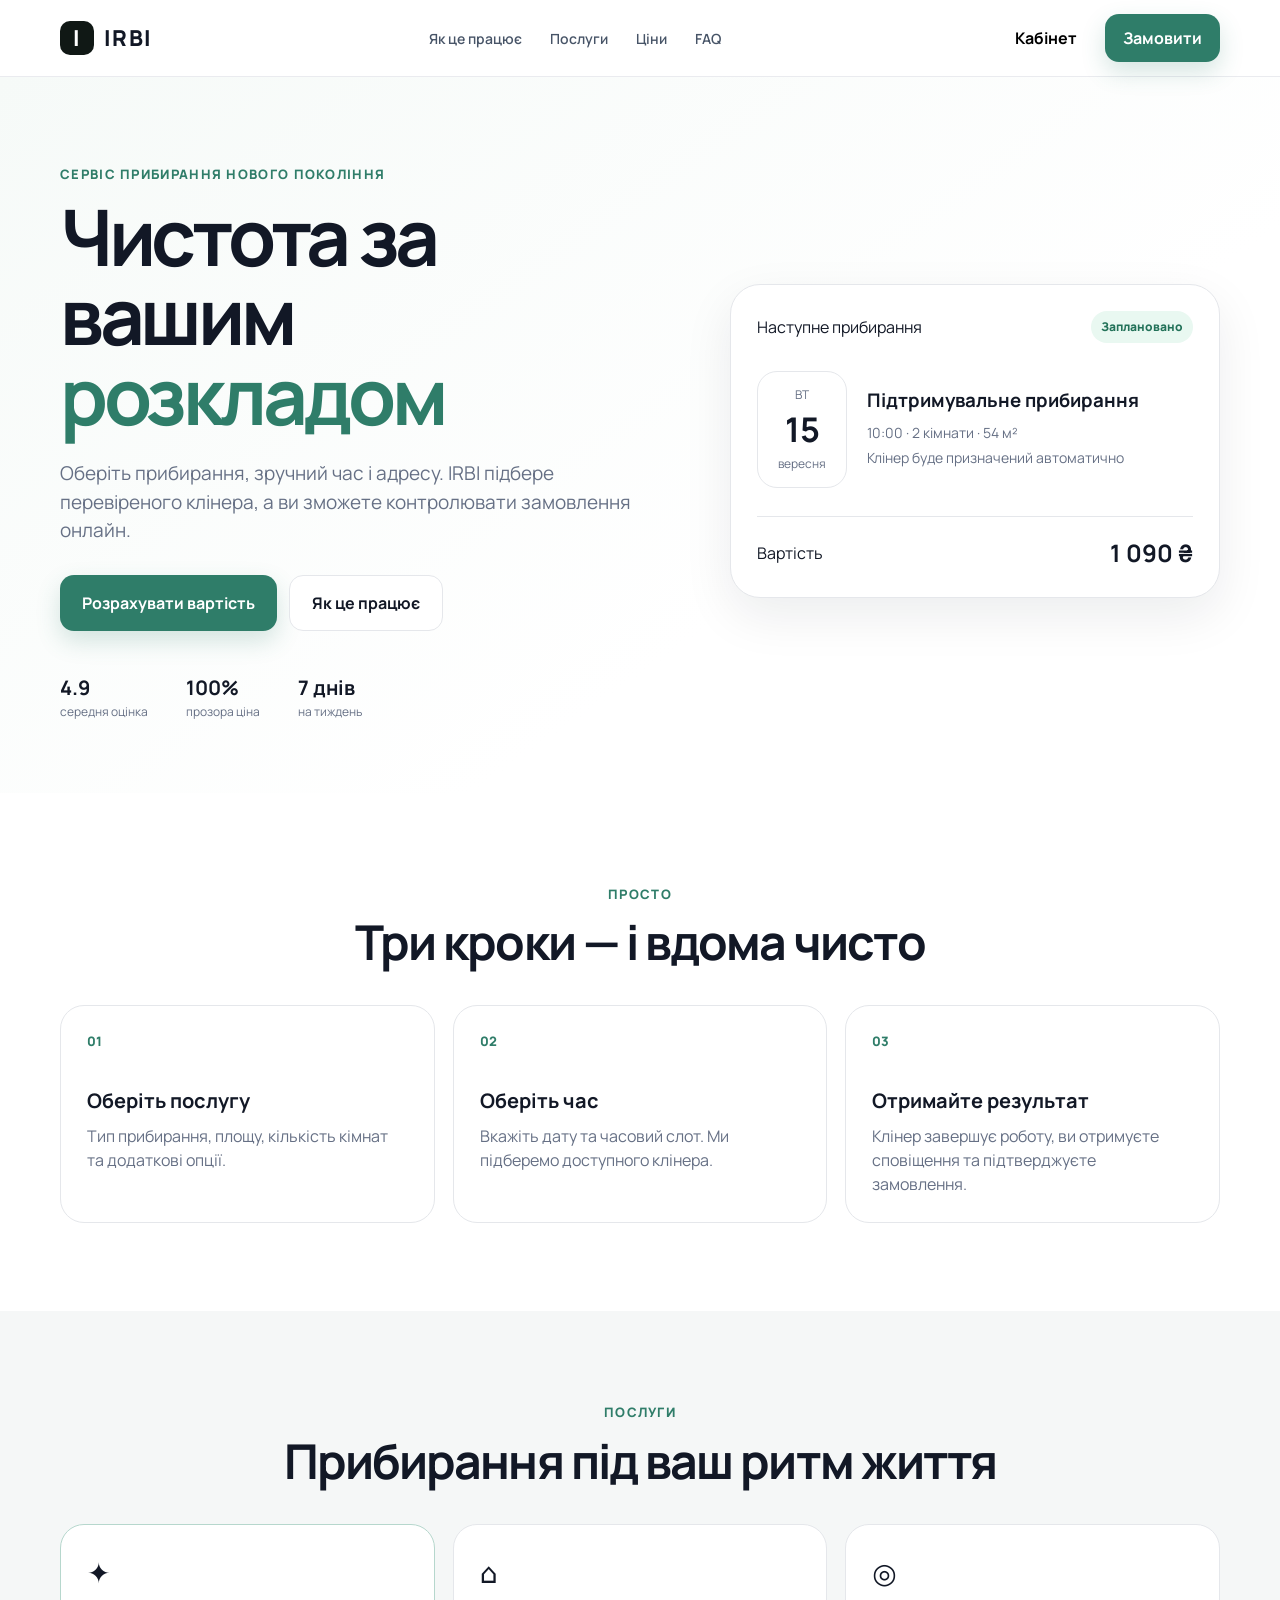
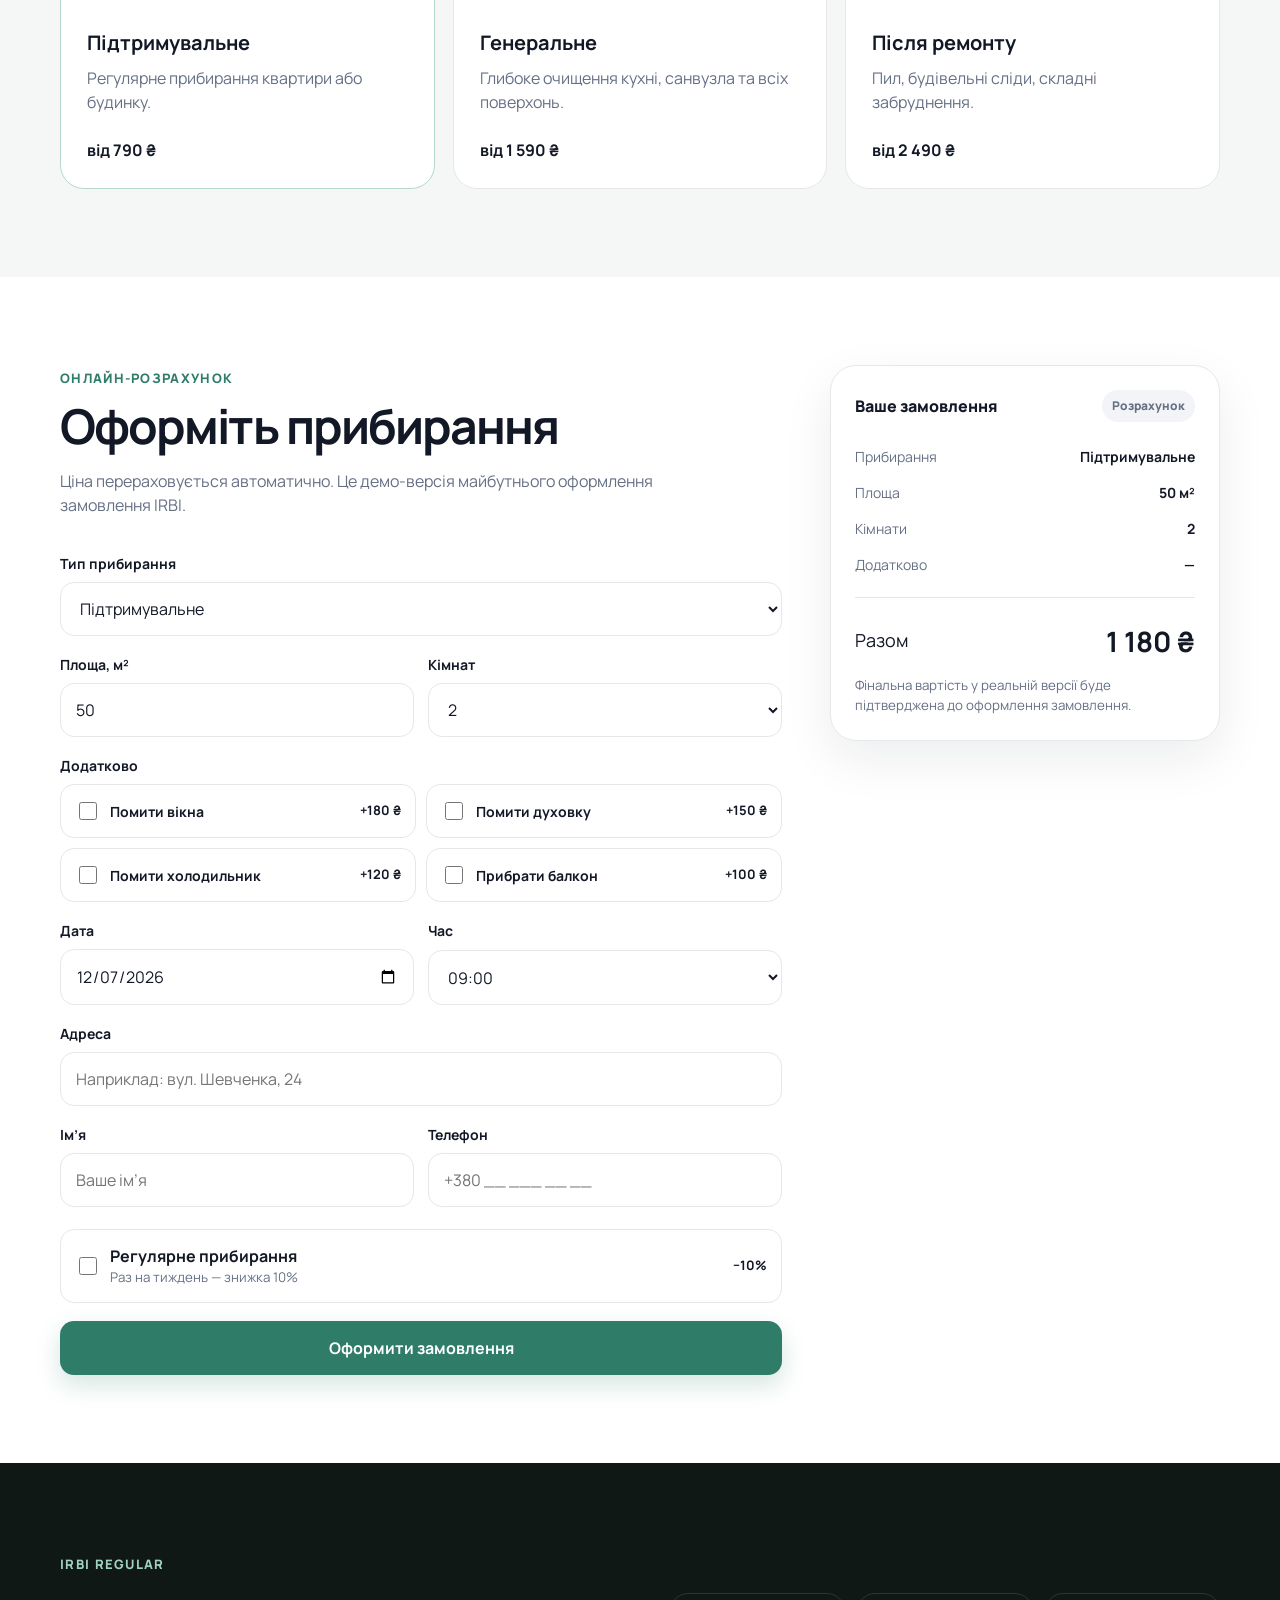
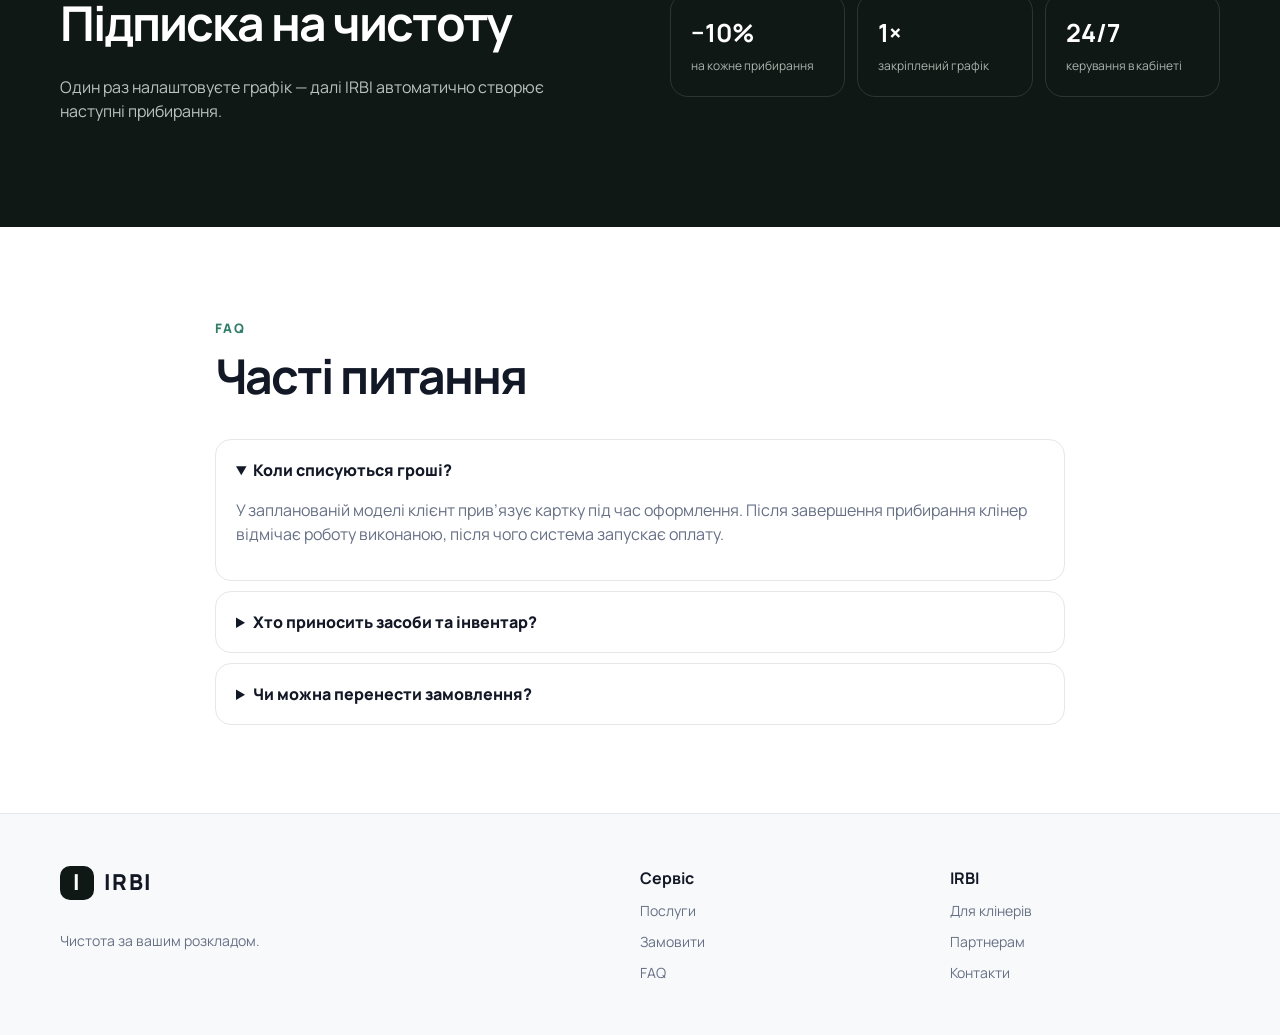
==== index.html @ 902fccc1 "Add IRBI site homepage" ====
<!DOCTYPE html>
<html lang="uk">
<head>
  <meta charset="UTF-8" />
  <meta name="viewport" content="width=device-width, initial-scale=1.0" />
  <meta name="theme-color" content="#111827" />
  <title>IRBI — Чистота за вашим розкладом</title>
  <meta name="description" content="IRBI — сервіс прибирання за вашим розкладом. Оберіть тип прибирання, зручний час та оформіть замовлення онлайн." />
  <link rel="preconnect" href="https://fonts.googleapis.com">
  <link rel="preconnect" href="https://fonts.gstatic.com" crossorigin>
  <link href="https://fonts.googleapis.com/css2?family=Manrope:wght@400;500;600;700;800&display=swap" rel="stylesheet">
  <link rel="stylesheet" href="styles.css" />
</head>
<body>
  <header class="header">
    <div class="container nav">
      <a href="#top" class="brand" aria-label="IRBI">
        <span class="brand-mark">I</span>
        <span>IRBI</span>
      </a>
      <nav class="desktop-nav">
        <a href="#how">Як це працює</a>
        <a href="#services">Послуги</a>
        <a href="#prices">Ціни</a>
        <a href="#faq">FAQ</a>
      </nav>
      <div class="nav-actions">
        <button class="btn btn-ghost" id="openCabinet">Кабінет</button>
        <a class="btn btn-primary" href="#order">Замовити</a>
      </div>
    </div>
  </header>

  <main id="top">
    <section class="hero">
      <div class="container hero-grid">
        <div class="hero-copy">
          <div class="eyebrow">Сервіс прибирання нового покоління</div>
          <h1>Чистота за вашим <span>розкладом</span></h1>
          <p class="hero-text">
            Оберіть прибирання, зручний час і адресу. IRBI підбере перевіреного клінерa, а ви зможете контролювати замовлення онлайн.
          </p>
          <div class="hero-actions">
            <a class="btn btn-primary btn-lg" href="#order">Розрахувати вартість</a>
            <a class="btn btn-secondary btn-lg" href="#how">Як це працює</a>
          </div>
          <div class="trust-row">
            <div><strong>4.9</strong><span>середня оцінка</span></div>
            <div><strong>100%</strong><span>прозора ціна</span></div>
            <div><strong>7 днів</strong><span>на тиждень</span></div>
          </div>
        </div>

        <div class="hero-card">
          <div class="hero-card-top">
            <span>Наступне прибирання</span>
            <span class="status">Заплановано</span>
          </div>
          <div class="hero-card-main">
            <div class="calendar-box">
              <span>ВТ</span>
              <strong>15</strong>
              <small>вересня</small>
            </div>
            <div>
              <h3>Підтримувальне прибирання</h3>
              <p>10:00 · 2 кімнати · 54 м²</p>
              <p>Клінер буде призначений автоматично</p>
            </div>
          </div>
          <div class="hero-card-price">
            <span>Вартість</span>
            <strong>1 090 ₴</strong>
          </div>
        </div>
      </div>
    </section>

    <section class="section" id="how">
      <div class="container">
        <div class="section-head">
          <span>Просто</span>
          <h2>Три кроки — і вдома чисто</h2>
        </div>
        <div class="steps">
          <article class="card">
            <div class="step-num">01</div>
            <h3>Оберіть послугу</h3>
            <p>Тип прибирання, площу, кількість кімнат та додаткові опції.</p>
          </article>
          <article class="card">
            <div class="step-num">02</div>
            <h3>Оберіть час</h3>
            <p>Вкажіть дату та часовий слот. Ми підберемо доступного клінерa.</p>
          </article>
          <article class="card">
            <div class="step-num">03</div>
            <h3>Отримайте результат</h3>
            <p>Клінер завершує роботу, ви отримуєте сповіщення та підтверджуєте замовлення.</p>
          </article>
        </div>
      </div>
    </section>

    <section class="section soft" id="services">
      <div class="container">
        <div class="section-head">
          <span>Послуги</span>
          <h2>Прибирання під ваш ритм життя</h2>
        </div>
        <div class="services">
          <article class="service-card active">
            <div class="icon">✦</div>
            <h3>Підтримувальне</h3>
            <p>Регулярне прибирання квартири або будинку.</p>
            <strong>від 790 ₴</strong>
          </article>
          <article class="service-card">
            <div class="icon">⌂</div>
            <h3>Генеральне</h3>
            <p>Глибоке очищення кухні, санвузла та всіх поверхонь.</p>
            <strong>від 1 590 ₴</strong>
          </article>
          <article class="service-card">
            <div class="icon">◎</div>
            <h3>Після ремонту</h3>
            <p>Пил, будівельні сліди, складні забруднення.</p>
            <strong>від 2 490 ₴</strong>
          </article>
        </div>
      </div>
    </section>

    <section class="section" id="order">
      <div class="container order-layout">
        <div>
          <div class="section-head left">
            <span>Онлайн-розрахунок</span>
            <h2>Оформіть прибирання</h2>
            <p>Ціна перераховується автоматично. Це демо-версія майбутнього оформлення замовлення IRBI.</p>
          </div>

          <form class="order-form" id="orderForm">
            <div class="field">
              <label for="cleaningType">Тип прибирання</label>
              <select id="cleaningType">
                <option value="regular">Підтримувальне</option>
                <option value="general">Генеральне</option>
                <option value="repair">Після ремонту</option>
              </select>
            </div>

            <div class="form-grid">
              <div class="field">
                <label for="area">Площа, м²</label>
                <input id="area" type="number" value="50" min="20" max="300">
              </div>
              <div class="field">
                <label for="rooms">Кімнат</label>
                <select id="rooms">
                  <option value="1">1</option>
                  <option value="2" selected>2</option>
                  <option value="3">3</option>
                  <option value="4">4+</option>
                </select>
              </div>
            </div>

            <div class="field">
              <label>Додатково</label>
              <div class="addons">
                <label class="check"><input type="checkbox" data-price="180" value="Вікна"> <span>Помити вікна</span><b>+180 ₴</b></label>
                <label class="check"><input type="checkbox" data-price="150" value="Духовка"> <span>Помити духовку</span><b>+150 ₴</b></label>
                <label class="check"><input type="checkbox" data-price="120" value="Холодильник"> <span>Помити холодильник</span><b>+120 ₴</b></label>
                <label class="check"><input type="checkbox" data-price="100" value="Балкон"> <span>Прибрати балкон</span><b>+100 ₴</b></label>
              </div>
            </div>

            <div class="form-grid">
              <div class="field">
                <label for="date">Дата</label>
                <input id="date" type="date">
              </div>
              <div class="field">
                <label for="time">Час</label>
                <select id="time">
                  <option>09:00</option>
                  <option>11:00</option>
                  <option>13:00</option>
                  <option>15:00</option>
                  <option>17:00</option>
                </select>
              </div>
            </div>

            <div class="field">
              <label for="address">Адреса</label>
              <input id="address" type="text" placeholder="Наприклад: вул. Шевченка, 24">
            </div>

            <div class="form-grid">
              <div class="field">
                <label for="name">Ім’я</label>
                <input id="name" type="text" placeholder="Ваше ім’я">
              </div>
              <div class="field">
                <label for="phone">Телефон</label>
                <input id="phone" type="tel" placeholder="+380 __ ___ __ __">
              </div>
            </div>

            <label class="check subscription">
              <input type="checkbox" id="subscription">
              <span><strong>Регулярне прибирання</strong><small>Раз на тиждень — знижка 10%</small></span>
              <b>−10%</b>
            </label>

            <button class="btn btn-primary btn-lg full" type="submit">Оформити замовлення</button>
          </form>
        </div>

        <aside class="summary" id="prices">
          <div class="summary-head">
            <span>Ваше замовлення</span>
            <span class="status neutral">Розрахунок</span>
          </div>
          <div class="summary-line">
            <span>Прибирання</span>
            <strong id="summaryType">Підтримувальне</strong>
          </div>
          <div class="summary-line">
            <span>Площа</span>
            <strong id="summaryArea">50 м²</strong>
          </div>
          <div class="summary-line">
            <span>Кімнати</span>
            <strong id="summaryRooms">2</strong>
          </div>
          <div class="summary-line">
            <span>Додатково</span>
            <strong id="summaryAddons">—</strong>
          </div>
          <div class="divider"></div>
          <div class="summary-total">
            <span>Разом</span>
            <strong id="totalPrice">1 090 ₴</strong>
          </div>
          <small class="summary-note">Фінальна вартість у реальній версії буде підтверджена до оформлення замовлення.</small>
        </aside>
      </div>
    </section>

    <section class="section dark">
      <div class="container subscription-section">
        <div>
          <span class="eyebrow light">IRBI Regular</span>
          <h2>Підписка на чистоту</h2>
          <p>Один раз налаштовуєте графік — далі IRBI автоматично створює наступні прибирання.</p>
        </div>
        <div class="subscription-benefits">
          <div><strong>−10%</strong><span>на кожне прибирання</span></div>
          <div><strong>1×</strong><span>закріплений графік</span></div>
          <div><strong>24/7</strong><span>керування в кабінеті</span></div>
        </div>
      </div>
    </section>

    <section class="section" id="faq">
      <div class="container faq-wrap">
        <div class="section-head left">
          <span>FAQ</span>
          <h2>Часті питання</h2>
        </div>
        <div class="faq">
          <details open>
            <summary>Коли списуються гроші?</summary>
            <p>У запланованій моделі клієнт прив’язує картку під час оформлення. Після завершення прибирання клінер відмічає роботу виконаною, після чого система запускає оплату.</p>
          </details>
          <details>
            <summary>Хто приносить засоби та інвентар?</summary>
            <p>У базовій моделі клінер приїжджає з погодженим набором професійної хімії та інвентарю.</p>
          </details>
          <details>
            <summary>Чи можна перенести замовлення?</summary>
            <p>Так. У майбутньому особистому кабінеті можна буде перенести або скасувати замовлення за правилами сервісу.</p>
          </details>
        </div>
      </div>
    </section>
  </main>

  <footer>
    <div class="container footer">
      <div>
        <div class="brand footer-brand"><span class="brand-mark">I</span><span>IRBI</span></div>
        <p>Чистота за вашим розкладом.</p>
      </div>
      <div>
        <strong>Сервіс</strong>
        <a href="#services">Послуги</a>
        <a href="#order">Замовити</a>
        <a href="#faq">FAQ</a>
      </div>
      <div>
        <strong>IRBI</strong>
        <a href="#">Для клінерів</a>
        <a href="#">Партнерам</a>
        <a href="#">Контакти</a>
      </div>
    </div>
  </footer>

  <div class="modal" id="successModal" aria-hidden="true">
    <div class="modal-card">
      <button class="modal-close" data-close>×</button>
      <div class="success-icon">✓</div>
      <h3>Замовлення створено</h3>
      <p id="successText">Демо-замовлення збережено на цьому пристрої.</p>
      <button class="btn btn-primary full" data-close>Готово</button>
    </div>
  </div>

  <div class="modal" id="cabinetModal" aria-hidden="true">
    <div class="modal-card cabinet-card">
      <button class="modal-close" data-close>×</button>
      <div class="cabinet-head">
        <div>
          <span class="eyebrow">Особистий кабінет</span>
          <h3>Мої замовлення</h3>
        </div>
      </div>
      <div id="ordersList" class="orders-list"></div>
      <p class="empty" id="emptyOrders">Поки що немає замовлень. Оформіть перше прибирання на сайті.</p>
    </div>
  </div>

  <script src="app.js"></script>
</body>
</html>
---- styles.css ----
:root{
  --bg:#ffffff;
  --soft:#f5f7f7;
  --text:#121826;
  --muted:#667085;
  --line:#e5e7eb;
  --accent:#2f7d69;
  --accent-dark:#235f50;
  --dark:#101815;
  --white:#fff;
  --shadow:0 18px 50px rgba(15,23,42,.08);
  --radius:24px;
}
*{box-sizing:border-box}
html{scroll-behavior:smooth}
body{margin:0;font-family:"Manrope",system-ui,sans-serif;color:var(--text);background:var(--bg);line-height:1.5}
a{text-decoration:none;color:inherit}
button,input,select{font:inherit}
button{cursor:pointer}
.container{width:min(1160px,calc(100% - 40px));margin:0 auto}
.header{position:sticky;top:0;z-index:20;background:rgba(255,255,255,.9);backdrop-filter:blur(14px);border-bottom:1px solid rgba(229,231,235,.8)}
.nav{height:76px;display:flex;align-items:center;justify-content:space-between;gap:24px}
.brand{display:flex;align-items:center;gap:10px;font-size:22px;font-weight:800;letter-spacing:.06em}
.brand-mark{width:34px;height:34px;border-radius:10px;display:grid;place-items:center;background:var(--dark);color:#fff;font-weight:800}
.desktop-nav{display:flex;gap:28px;color:#475467;font-size:14px;font-weight:600}
.desktop-nav a:hover{color:var(--accent)}
.nav-actions{display:flex;gap:10px}
.btn{border:0;border-radius:14px;padding:12px 18px;font-weight:700;display:inline-flex;align-items:center;justify-content:center;transition:.2s}
.btn:hover{transform:translateY(-1px)}
.btn-primary{background:var(--accent);color:#fff;box-shadow:0 10px 25px rgba(47,125,105,.2)}
.btn-primary:hover{background:var(--accent-dark)}
.btn-secondary{background:#fff;border:1px solid var(--line)}
.btn-ghost{background:transparent}
.btn-lg{padding:15px 22px}
.full{width:100%}
.hero{padding:84px 0 72px;background:linear-gradient(145deg,#f6faf8 0%,#fff 65%)}
.hero-grid{display:grid;grid-template-columns:1.1fr .9fr;gap:72px;align-items:center}
.eyebrow,.section-head>span{display:inline-block;font-size:13px;font-weight:800;letter-spacing:.1em;text-transform:uppercase;color:var(--accent);margin-bottom:12px}
h1{font-size:clamp(48px,7vw,78px);line-height:1.02;letter-spacing:-.055em;margin:0 0 24px}
h1 span{color:var(--accent)}
.hero-text{font-size:19px;color:var(--muted);max-width:650px;margin:0 0 30px}
.hero-actions{display:flex;gap:12px;flex-wrap:wrap}
.trust-row{display:flex;gap:38px;margin-top:42px}
.trust-row div{display:flex;flex-direction:column}
.trust-row strong{font-size:20px}
.trust-row span{font-size:12px;color:var(--muted)}
.hero-card{background:#fff;border:1px solid var(--line);border-radius:30px;padding:26px;box-shadow:var(--shadow)}
.hero-card-top,.hero-card-price,.summary-head,.summary-line{display:flex;justify-content:space-between;align-items:center;gap:16px}
.status{font-size:12px;padding:7px 10px;border-radius:999px;background:#e9f8f1;color:#237259;font-weight:800}
.status.neutral{background:#f2f4f7;color:#667085}
.hero-card-main{display:grid;grid-template-columns:90px 1fr;gap:20px;align-items:center;padding:28px 0}
.calendar-box{border:1px solid var(--line);border-radius:20px;padding:14px;text-align:center}
.calendar-box span,.calendar-box small{display:block;color:var(--muted);font-size:12px}
.calendar-box strong{display:block;font-size:34px}
.hero-card-main h3{margin:0 0 8px}
.hero-card-main p{margin:4px 0;color:var(--muted);font-size:14px}
.hero-card-price{padding-top:18px;border-top:1px solid var(--line)}
.hero-card-price strong{font-size:24px}
.section{padding:88px 0}
.soft{background:var(--soft)}
.section-head{text-align:center;margin-bottom:36px}
.section-head.left{text-align:left}
.section-head h2{font-size:clamp(32px,4vw,48px);letter-spacing:-.04em;line-height:1.1;margin:0}
.section-head p{color:var(--muted);max-width:640px}
.steps,.services{display:grid;grid-template-columns:repeat(3,1fr);gap:18px}
.card,.service-card{background:#fff;border:1px solid var(--line);border-radius:var(--radius);padding:26px}
.step-num{font-size:13px;font-weight:800;color:var(--accent);margin-bottom:35px}
.card h3,.service-card h3{margin:0 0 8px;font-size:20px}
.card p,.service-card p{margin:0;color:var(--muted)}
.service-card{min-height:235px;display:flex;flex-direction:column}
.service-card.active{border-color:#b6d7cd}
.service-card .icon{font-size:28px;margin-bottom:35px}
.service-card strong{margin-top:auto;padding-top:24px}
.order-layout{display:grid;grid-template-columns:1fr 390px;gap:48px;align-items:start}
.order-form{display:grid;gap:18px}
.form-grid{display:grid;grid-template-columns:1fr 1fr;gap:14px}
.field{display:grid;gap:8px}
.field label{font-size:14px;font-weight:700}
input,select{width:100%;padding:14px 15px;border:1px solid var(--line);border-radius:14px;background:#fff;outline:none;color:var(--text)}
input:focus,select:focus{border-color:#8cc1b2;box-shadow:0 0 0 4px rgba(47,125,105,.08)}
.addons{display:grid;grid-template-columns:1fr 1fr;gap:10px}
.check{display:grid;grid-template-columns:auto 1fr auto;align-items:center;gap:10px;padding:14px;border:1px solid var(--line);border-radius:14px;background:#fff}
.check input{width:18px;height:18px;accent-color:var(--accent)}
.check b{font-size:13px}
.subscription{margin-top:4px}
.subscription span{display:flex;flex-direction:column}
.subscription small{color:var(--muted)}
.summary{position:sticky;top:100px;border:1px solid var(--line);border-radius:26px;padding:24px;background:#fff;box-shadow:var(--shadow)}
.summary-head{margin-bottom:24px}
.summary-head>span:first-child{font-weight:800}
.summary-line{font-size:14px;margin:15px 0}
.summary-line span{color:var(--muted)}
.summary-line strong{text-align:right}
.divider{height:1px;background:var(--line);margin:22px 0}
.summary-total{display:flex;justify-content:space-between;align-items:center;font-size:18px}
.summary-total strong{font-size:28px}
.summary-note{display:block;margin-top:14px;color:var(--muted)}
.dark{background:var(--dark);color:#fff}
.eyebrow.light{color:#9fd1c3}
.subscription-section{display:grid;grid-template-columns:1fr 1fr;gap:60px;align-items:center}
.subscription-section h2{font-size:48px;margin:0 0 14px;letter-spacing:-.04em}
.subscription-section p{color:#b9c2be;max-width:520px}
.subscription-benefits{display:grid;grid-template-columns:repeat(3,1fr);gap:12px}
.subscription-benefits div{padding:20px;border:1px solid rgba(255,255,255,.12);border-radius:18px}
.subscription-benefits strong{display:block;font-size:25px}
.subscription-benefits span{font-size:12px;color:#aab4af}
.faq-wrap{max-width:850px}
.faq{display:grid;gap:10px}
details{border:1px solid var(--line);border-radius:16px;padding:18px 20px;background:#fff}
summary{font-weight:800;cursor:pointer}
details p{color:var(--muted)}
footer{background:#f8f9fa;border-top:1px solid var(--line);padding:52px 0}
.footer{display:grid;grid-template-columns:2fr 1fr 1fr;gap:40px}
.footer>div{display:flex;flex-direction:column;gap:10px}
.footer p,.footer a{color:var(--muted);font-size:14px}
.footer-brand{margin-bottom:6px}
.modal{position:fixed;inset:0;z-index:50;background:rgba(15,23,42,.55);display:none;align-items:center;justify-content:center;padding:20px}
.modal.show{display:flex}
.modal-card{position:relative;width:min(480px,100%);max-height:86vh;overflow:auto;background:#fff;border-radius:26px;padding:28px;box-shadow:0 30px 80px rgba(0,0,0,.2)}
.cabinet-card{width:min(680px,100%)}
.modal-close{position:absolute;right:18px;top:14px;border:0;background:transparent;font-size:30px;color:#667085}
.success-icon{width:54px;height:54px;border-radius:50%;display:grid;place-items:center;background:#e8f7f1;color:var(--accent);font-size:26px;font-weight:800}
.modal-card h3{font-size:26px;margin:18px 0 8px}
.modal-card p{color:var(--muted)}
.orders-list{display:grid;gap:12px}
.order-item{border:1px solid var(--line);border-radius:18px;padding:16px}
.order-item-top{display:flex;justify-content:space-between;gap:12px}
.order-item strong{font-size:16px}
.order-item small{color:var(--muted)}
.empty{padding:30px 0;text-align:center}
@media(max-width:900px){
  .desktop-nav{display:none}
  .hero-grid,.order-layout,.subscription-section{grid-template-columns:1fr}
  .hero{padding-top:52px}
  .order-layout{gap:28px}
  .summary{position:static}
  .steps,.services{grid-template-columns:1fr}
  .subscription-benefits{grid-template-columns:1fr 1fr 1fr}
}
@media(max-width:640px){
  .container{width:min(100% - 24px,1160px)}
  .header .nav{height:66px}
  .nav-actions .btn-ghost{display:none}
  .hero{padding:42px 0 48px}
  h1{font-size:48px}
  .hero-text{font-size:17px}
  .trust-row{gap:18px;justify-content:space-between}
  .hero-card-main{grid-template-columns:74px 1fr}
  .section{padding:64px 0}
  .form-grid,.addons{grid-template-columns:1fr}
  .subscription-benefits{grid-template-columns:1fr}
  .footer{grid-template-columns:1fr 1fr}
  .footer>div:first-child{grid-column:1/-1}
}
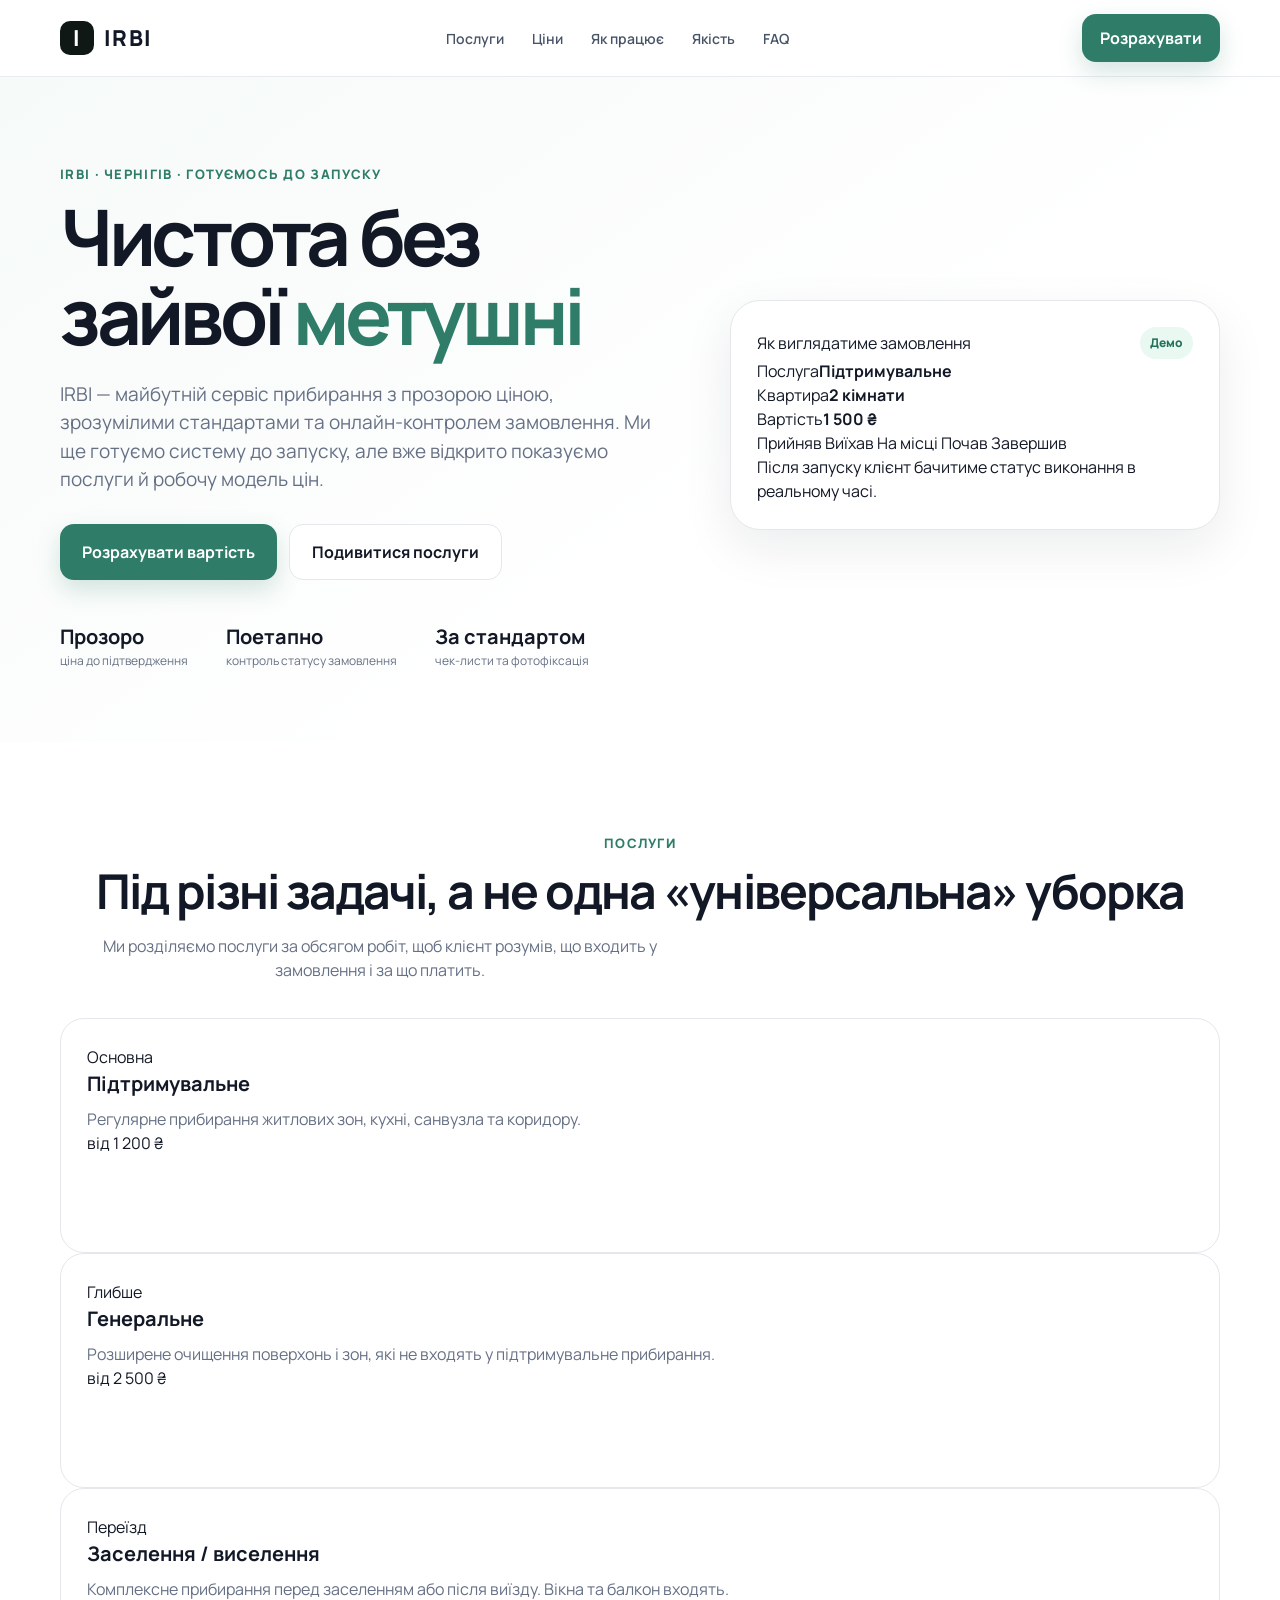
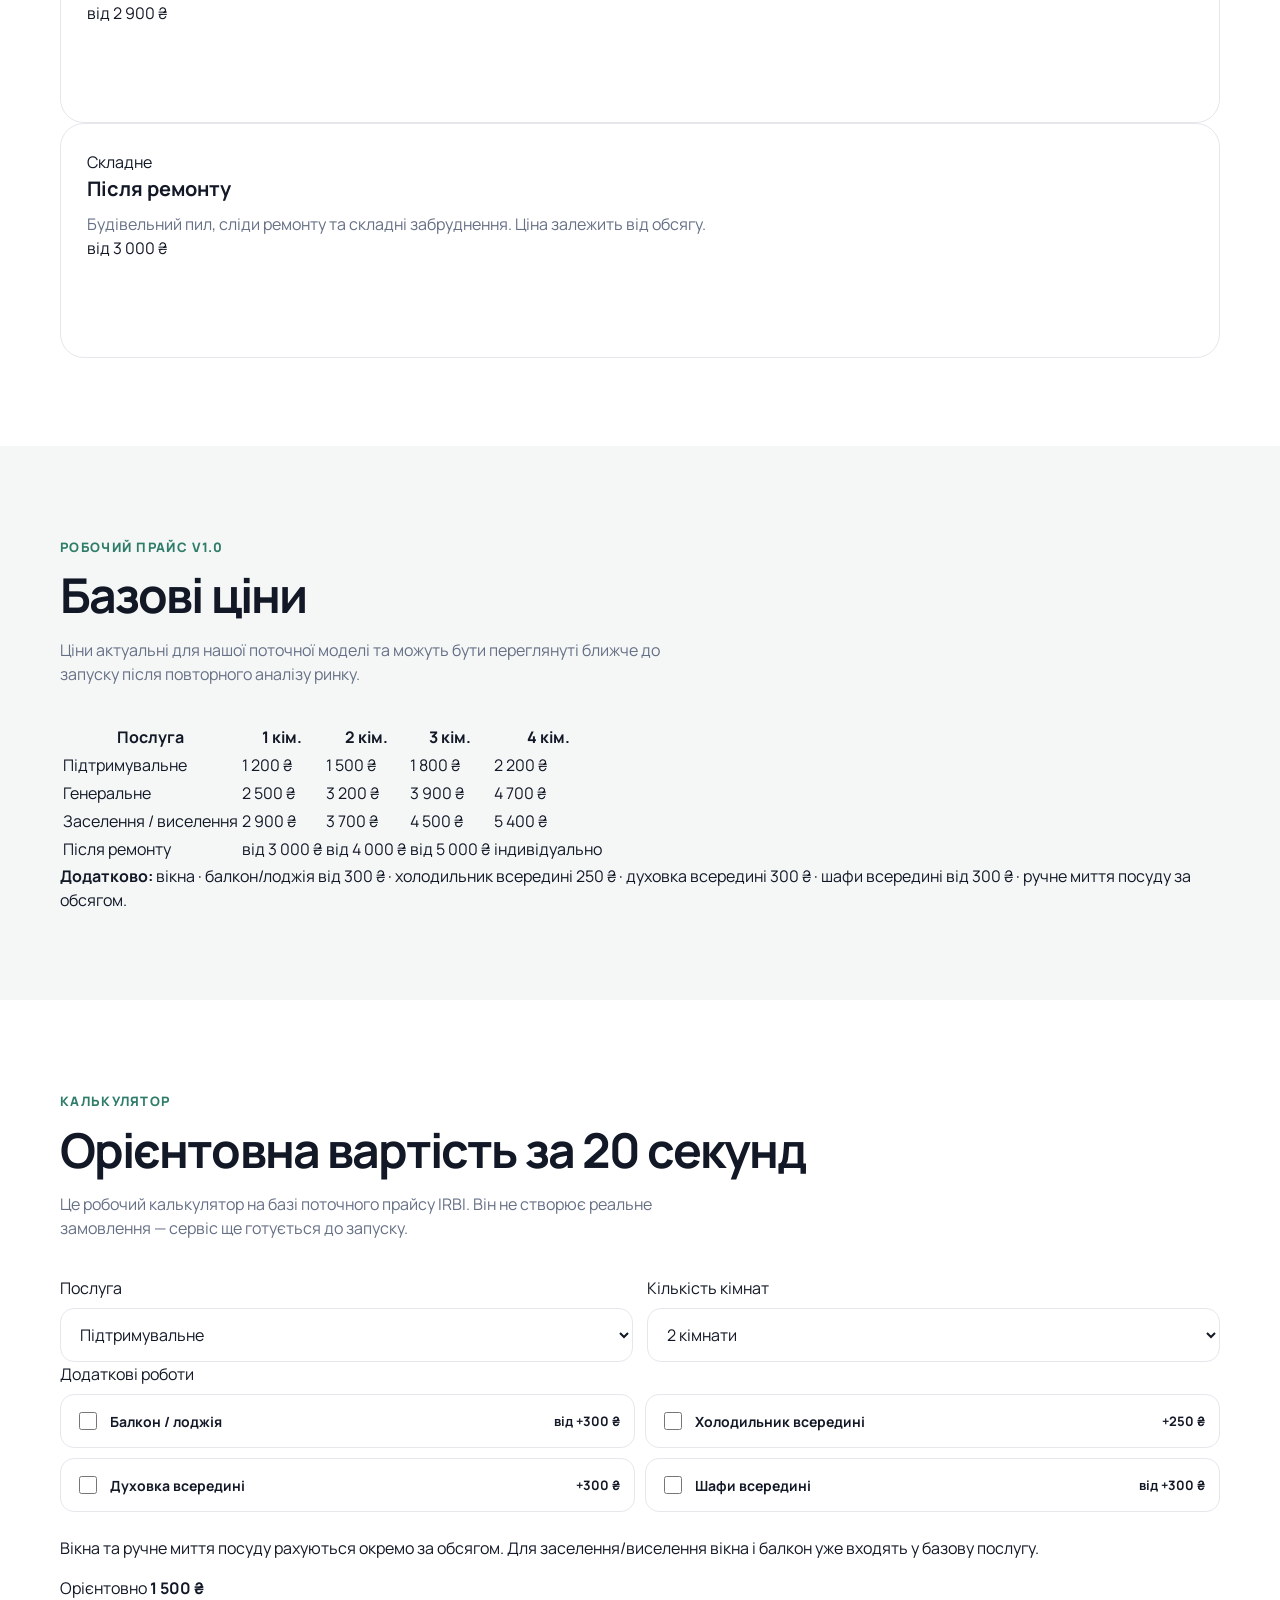
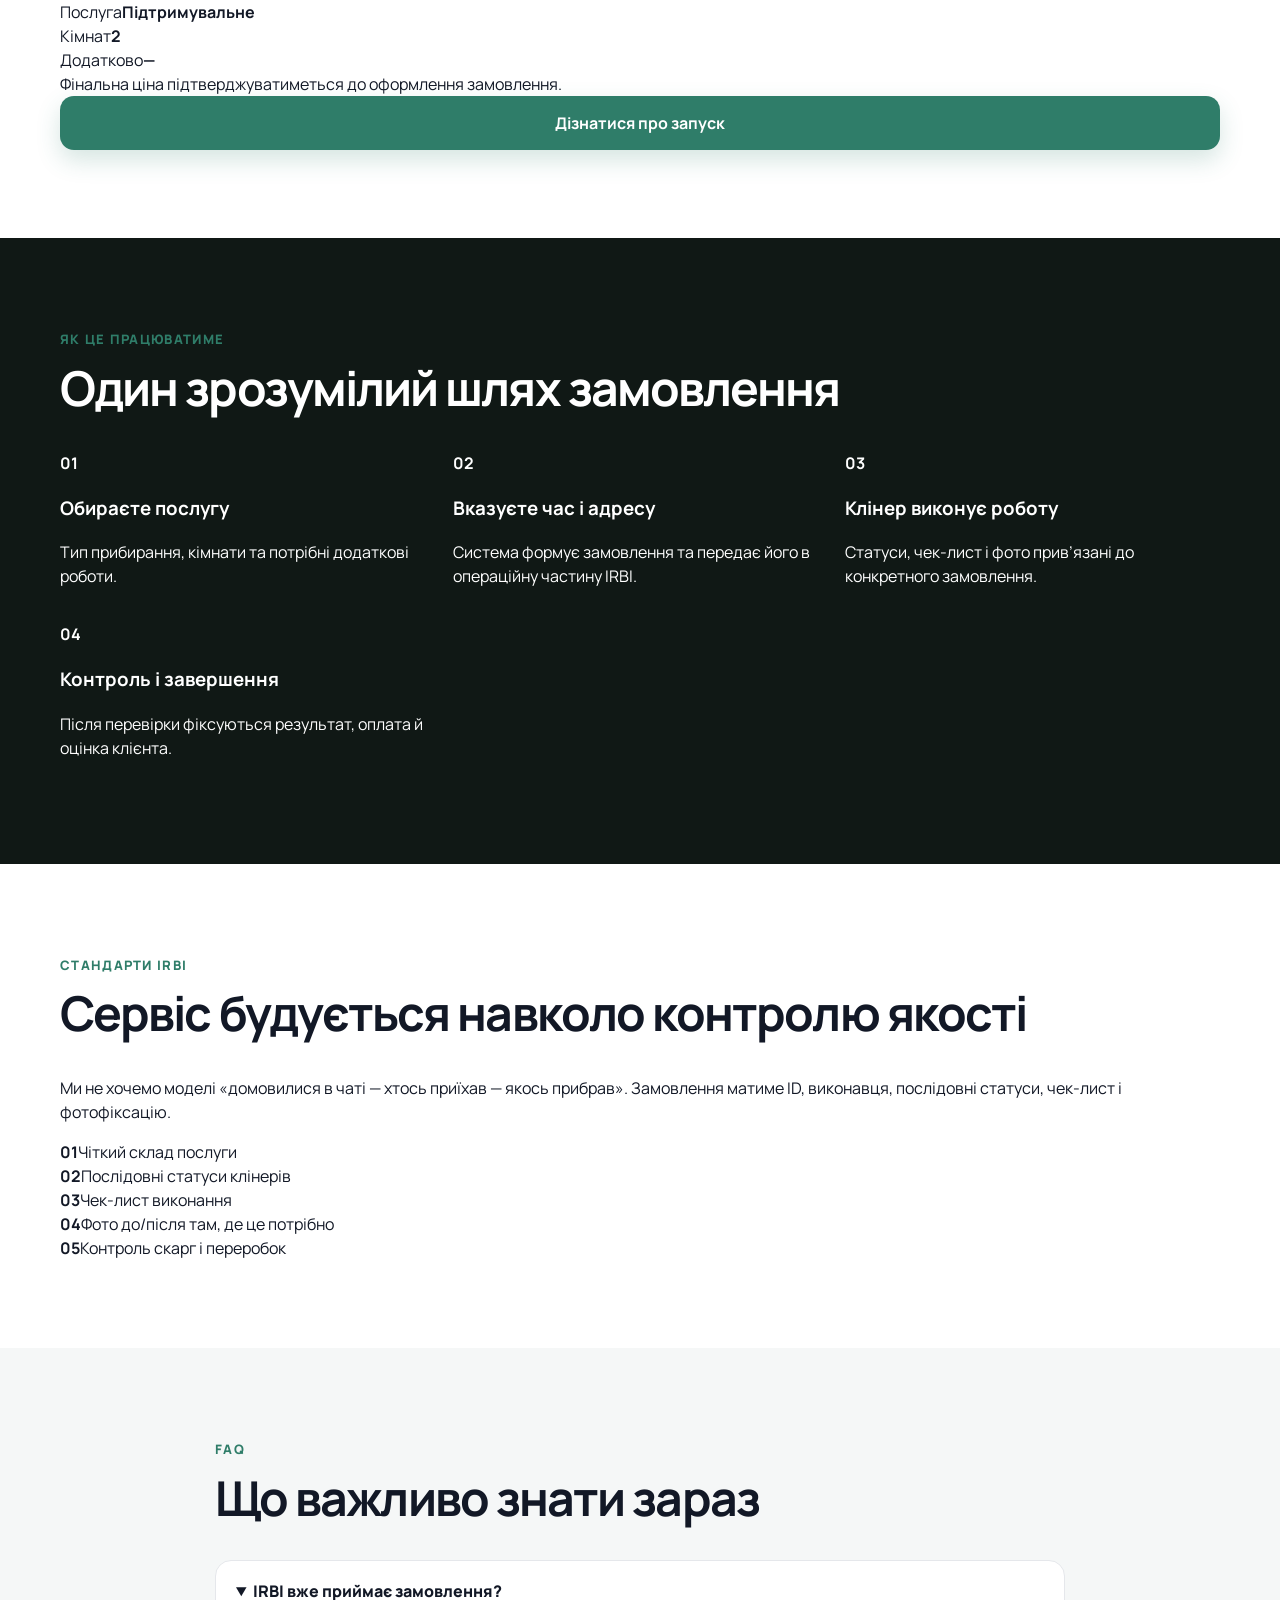
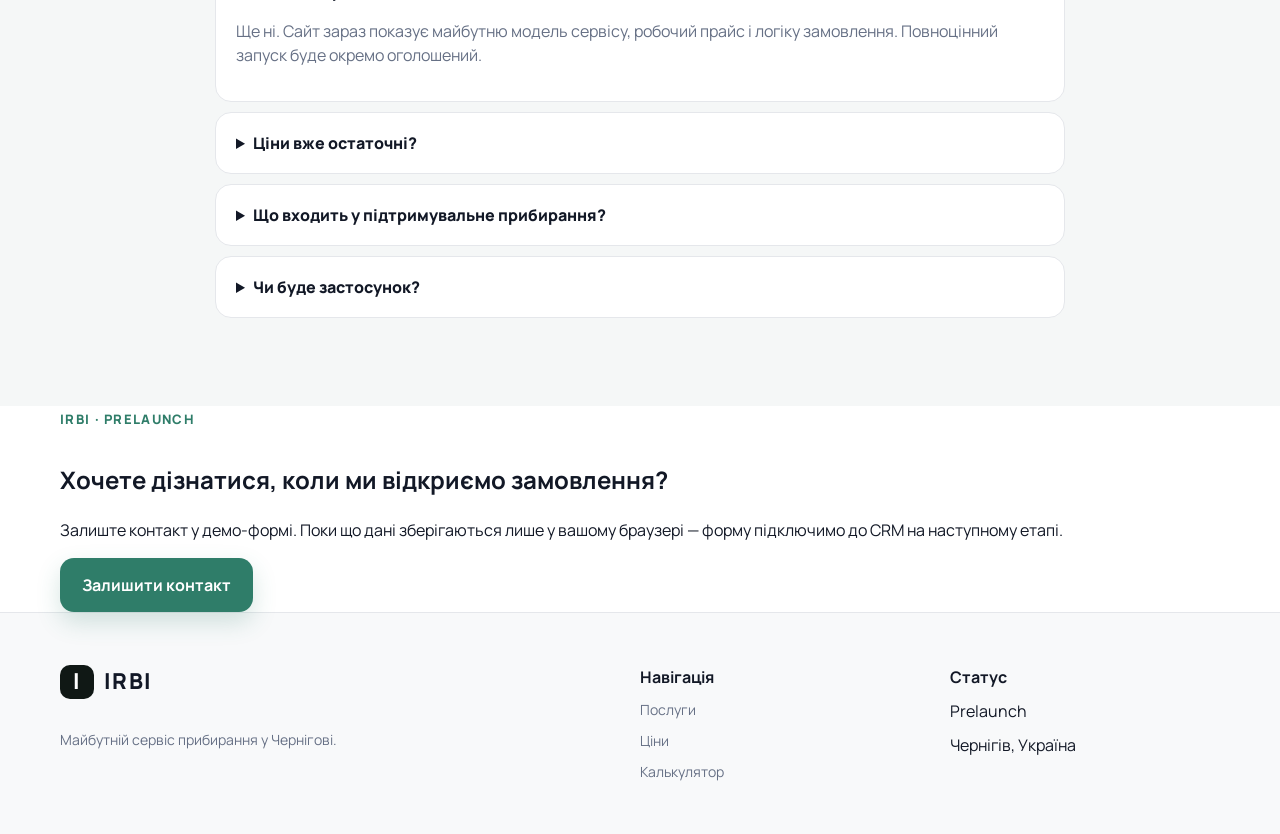
==== commit c67fa637: "Update IRBI site to current prelaunch model and pricing" ====
--- a/index.html
+++ b/index.html
@@ -3,9 +3,12 @@
 <head>
   <meta charset="UTF-8" />
   <meta name="viewport" content="width=device-width, initial-scale=1.0" />
-  <meta name="theme-color" content="#111827" />
-  <title>IRBI — Чистота за вашим розкладом</title>
-  <meta name="description" content="IRBI — сервіс прибирання за вашим розкладом. Оберіть тип прибирання, зручний час та оформіть замовлення онлайн." />
+  <meta name="theme-color" content="#123A32" />
+  <title>IRBI — клінінг у Чернігові</title>
+  <meta name="description" content="IRBI — майбутній сервіс прибирання у Чернігові. Прозорі ціни, контроль замовлення онлайн, стандарти якості та перевірені клінери." />
+  <meta property="og:title" content="IRBI — клінінг у Чернігові" />
+  <meta property="og:description" content="Чистота за вашим розкладом. Знайомтесь із майбутнім сервісом IRBI та розрахуйте орієнтовну вартість прибирання." />
+  <meta property="og:type" content="website" />
   <link rel="preconnect" href="https://fonts.googleapis.com">
   <link rel="preconnect" href="https://fonts.gstatic.com" crossorigin>
   <link href="https://fonts.googleapis.com/css2?family=Manrope:wght@400;500;600;700;800&display=swap" rel="stylesheet">
@@ -14,20 +17,18 @@
 <body>
   <header class="header">
     <div class="container nav">
-      <a href="#top" class="brand" aria-label="IRBI">
+      <a href="#top" class="brand" aria-label="IRBI — головна">
         <span class="brand-mark">I</span>
         <span>IRBI</span>
       </a>
-      <nav class="desktop-nav">
-        <a href="#how">Як це працює</a>
+      <nav class="desktop-nav" aria-label="Навігація">
         <a href="#services">Послуги</a>
         <a href="#prices">Ціни</a>
+        <a href="#how">Як працює</a>
+        <a href="#quality">Якість</a>
         <a href="#faq">FAQ</a>
       </nav>
-      <div class="nav-actions">
-        <button class="btn btn-ghost" id="openCabinet">Кабінет</button>
-        <a class="btn btn-primary" href="#order">Замовити</a>
-      </div>
+      <a class="btn btn-primary" href="#calculator">Розрахувати</a>
     </div>
   </header>
 
@@ -35,256 +36,235 @@
     <section class="hero">
       <div class="container hero-grid">
         <div class="hero-copy">
-          <div class="eyebrow">Сервіс прибирання нового покоління</div>
-          <h1>Чистота за вашим <span>розкладом</span></h1>
+          <div class="eyebrow">IRBI · Чернігів · готуємось до запуску</div>
+          <h1>Чистота без зайвої <span>метушні</span></h1>
           <p class="hero-text">
-            Оберіть прибирання, зручний час і адресу. IRBI підбере перевіреного клінерa, а ви зможете контролювати замовлення онлайн.
+            IRBI — майбутній сервіс прибирання з прозорою ціною, зрозумілими стандартами та онлайн-контролем замовлення.
+            Ми ще готуємо систему до запуску, але вже відкрито показуємо послуги й робочу модель цін.
           </p>
           <div class="hero-actions">
-            <a class="btn btn-primary btn-lg" href="#order">Розрахувати вартість</a>
-            <a class="btn btn-secondary btn-lg" href="#how">Як це працює</a>
+            <a class="btn btn-primary btn-lg" href="#calculator">Розрахувати вартість</a>
+            <a class="btn btn-secondary btn-lg" href="#services">Подивитися послуги</a>
           </div>
           <div class="trust-row">
-            <div><strong>4.9</strong><span>середня оцінка</span></div>
-            <div><strong>100%</strong><span>прозора ціна</span></div>
-            <div><strong>7 днів</strong><span>на тиждень</span></div>
+            <div><strong>Прозоро</strong><span>ціна до підтвердження</span></div>
+            <div><strong>Поетапно</strong><span>контроль статусу замовлення</span></div>
+            <div><strong>За стандартом</strong><span>чек-листи та фотофіксація</span></div>
           </div>
         </div>
 
         <div class="hero-card">
           <div class="hero-card-top">
-            <span>Наступне прибирання</span>
-            <span class="status">Заплановано</span>
-          </div>
-          <div class="hero-card-main">
-            <div class="calendar-box">
-              <span>ВТ</span>
-              <strong>15</strong>
-              <small>вересня</small>
+            <span>Як виглядатиме замовлення</span>
+            <span class="status">Демо</span>
+          </div>
+          <div class="order-preview">
+            <div class="preview-row"><span>Послуга</span><strong>Підтримувальне</strong></div>
+            <div class="preview-row"><span>Квартира</span><strong>2 кімнати</strong></div>
+            <div class="preview-row"><span>Вартість</span><strong>1 500 ₴</strong></div>
+            <div class="preview-divider"></div>
+            <div class="status-flow">
+              <span>Прийняв</span>
+              <span>Виїхав</span>
+              <span>На місці</span>
+              <span>Почав</span>
+              <span>Завершив</span>
             </div>
-            <div>
-              <h3>Підтримувальне прибирання</h3>
-              <p>10:00 · 2 кімнати · 54 м²</p>
-              <p>Клінер буде призначений автоматично</p>
-            </div>
-          </div>
-          <div class="hero-card-price">
-            <span>Вартість</span>
-            <strong>1 090 ₴</strong>
-          </div>
-        </div>
-      </div>
-    </section>
-
-    <section class="section" id="how">
-      <div class="container">
-        <div class="section-head">
-          <span>Просто</span>
-          <h2>Три кроки — і вдома чисто</h2>
-        </div>
-        <div class="steps">
-          <article class="card">
-            <div class="step-num">01</div>
-            <h3>Оберіть послугу</h3>
-            <p>Тип прибирання, площу, кількість кімнат та додаткові опції.</p>
-          </article>
-          <article class="card">
-            <div class="step-num">02</div>
-            <h3>Оберіть час</h3>
-            <p>Вкажіть дату та часовий слот. Ми підберемо доступного клінерa.</p>
-          </article>
-          <article class="card">
-            <div class="step-num">03</div>
-            <h3>Отримайте результат</h3>
-            <p>Клінер завершує роботу, ви отримуєте сповіщення та підтверджуєте замовлення.</p>
-          </article>
-        </div>
-      </div>
-    </section>
-
-    <section class="section soft" id="services">
+          </div>
+          <div class="hero-note">Після запуску клієнт бачитиме статус виконання в реальному часі.</div>
+        </div>
+      </div>
+    </section>
+
+    <section class="section" id="services">
       <div class="container">
         <div class="section-head">
           <span>Послуги</span>
-          <h2>Прибирання під ваш ритм життя</h2>
-        </div>
-        <div class="services">
-          <article class="service-card active">
-            <div class="icon">✦</div>
+          <h2>Під різні задачі, а не одна «універсальна» уборка</h2>
+          <p>Ми розділяємо послуги за обсягом робіт, щоб клієнт розумів, що входить у замовлення і за що платить.</p>
+        </div>
+        <div class="services-grid">
+          <article class="service-card featured">
+            <div class="service-kicker">Основна</div>
             <h3>Підтримувальне</h3>
-            <p>Регулярне прибирання квартири або будинку.</p>
-            <strong>від 790 ₴</strong>
+            <p>Регулярне прибирання житлових зон, кухні, санвузла та коридору.</p>
+            <div class="price-tag">від 1 200 ₴</div>
           </article>
           <article class="service-card">
-            <div class="icon">⌂</div>
+            <div class="service-kicker">Глибше</div>
             <h3>Генеральне</h3>
-            <p>Глибоке очищення кухні, санвузла та всіх поверхонь.</p>
-            <strong>від 1 590 ₴</strong>
+            <p>Розширене очищення поверхонь і зон, які не входять у підтримувальне прибирання.</p>
+            <div class="price-tag">від 2 500 ₴</div>
           </article>
           <article class="service-card">
-            <div class="icon">◎</div>
+            <div class="service-kicker">Переїзд</div>
+            <h3>Заселення / виселення</h3>
+            <p>Комплексне прибирання перед заселенням або після виїзду. Вікна та балкон входять.</p>
+            <div class="price-tag">від 2 900 ₴</div>
+          </article>
+          <article class="service-card">
+            <div class="service-kicker">Складне</div>
             <h3>Після ремонту</h3>
-            <p>Пил, будівельні сліди, складні забруднення.</p>
-            <strong>від 2 490 ₴</strong>
+            <p>Будівельний пил, сліди ремонту та складні забруднення. Ціна залежить від обсягу.</p>
+            <div class="price-tag">від 3 000 ₴</div>
           </article>
         </div>
       </div>
     </section>
 
-    <section class="section" id="order">
-      <div class="container order-layout">
+    <section class="section soft" id="prices">
+      <div class="container">
+        <div class="section-head left">
+          <span>Робочий прайс v1.0</span>
+          <h2>Базові ціни</h2>
+          <p>Ціни актуальні для нашої поточної моделі та можуть бути переглянуті ближче до запуску після повторного аналізу ринку.</p>
+        </div>
+        <div class="price-table-wrap">
+          <table class="price-table">
+            <thead>
+              <tr><th>Послуга</th><th>1 кім.</th><th>2 кім.</th><th>3 кім.</th><th>4 кім.</th></tr>
+            </thead>
+            <tbody>
+              <tr><td>Підтримувальне</td><td>1 200 ₴</td><td>1 500 ₴</td><td>1 800 ₴</td><td>2 200 ₴</td></tr>
+              <tr><td>Генеральне</td><td>2 500 ₴</td><td>3 200 ₴</td><td>3 900 ₴</td><td>4 700 ₴</td></tr>
+              <tr><td>Заселення / виселення</td><td>2 900 ₴</td><td>3 700 ₴</td><td>4 500 ₴</td><td>5 400 ₴</td></tr>
+              <tr><td>Після ремонту</td><td>від 3 000 ₴</td><td>від 4 000 ₴</td><td>від 5 000 ₴</td><td>індивідуально</td></tr>
+            </tbody>
+          </table>
+        </div>
+        <div class="addons-note">
+          <strong>Додатково:</strong>
+          вікна · балкон/лоджія від 300 ₴ · холодильник всередині 250 ₴ · духовка всередині 300 ₴ · шафи всередині від 300 ₴ · ручне миття посуду за обсягом.
+        </div>
+      </div>
+    </section>
+
+    <section class="section" id="calculator">
+      <div class="container calculator-layout">
         <div>
           <div class="section-head left">
-            <span>Онлайн-розрахунок</span>
-            <h2>Оформіть прибирання</h2>
-            <p>Ціна перераховується автоматично. Це демо-версія майбутнього оформлення замовлення IRBI.</p>
-          </div>
-
-          <form class="order-form" id="orderForm">
+            <span>Калькулятор</span>
+            <h2>Орієнтовна вартість за 20 секунд</h2>
+            <p>Це робочий калькулятор на базі поточного прайсу IRBI. Він не створює реальне замовлення — сервіс ще готується до запуску.</p>
+          </div>
+          <form id="calculatorForm" class="calculator-form">
+            <div class="form-grid">
+              <label class="field">
+                <span>Послуга</span>
+                <select id="serviceType">
+                  <option value="regular">Підтримувальне</option>
+                  <option value="general">Генеральне</option>
+                  <option value="move">Заселення / виселення</option>
+                  <option value="repair">Після ремонту</option>
+                </select>
+              </label>
+              <label class="field">
+                <span>Кількість кімнат</span>
+                <select id="rooms">
+                  <option value="1">1 кімната</option>
+                  <option value="2" selected>2 кімнати</option>
+                  <option value="3">3 кімнати</option>
+                  <option value="4">4 кімнати</option>
+                </select>
+              </label>
+            </div>
+
             <div class="field">
-              <label for="cleaningType">Тип прибирання</label>
-              <select id="cleaningType">
-                <option value="regular">Підтримувальне</option>
-                <option value="general">Генеральне</option>
-                <option value="repair">Після ремонту</option>
-              </select>
+              <span>Додаткові роботи</span>
+              <div class="addons">
+                <label class="check"><input type="checkbox" data-addon="balcony" data-price="300"><span>Балкон / лоджія</span><b>від +300 ₴</b></label>
+                <label class="check"><input type="checkbox" data-addon="fridge" data-price="250"><span>Холодильник всередині</span><b>+250 ₴</b></label>
+                <label class="check"><input type="checkbox" data-addon="oven" data-price="300"><span>Духовка всередині</span><b>+300 ₴</b></label>
+                <label class="check"><input type="checkbox" data-addon="cabinets" data-price="300"><span>Шафи всередині</span><b>від +300 ₴</b></label>
+              </div>
+              <p class="field-help">Вікна та ручне миття посуду рахуються окремо за обсягом. Для заселення/виселення вікна і балкон уже входять у базову послугу.</p>
             </div>
-
-            <div class="form-grid">
-              <div class="field">
-                <label for="area">Площа, м²</label>
-                <input id="area" type="number" value="50" min="20" max="300">
-              </div>
-              <div class="field">
-                <label for="rooms">Кімнат</label>
-                <select id="rooms">
-                  <option value="1">1</option>
-                  <option value="2" selected>2</option>
-                  <option value="3">3</option>
-                  <option value="4">4+</option>
-                </select>
-              </div>
-            </div>
-
-            <div class="field">
-              <label>Додатково</label>
-              <div class="addons">
-                <label class="check"><input type="checkbox" data-price="180" value="Вікна"> <span>Помити вікна</span><b>+180 ₴</b></label>
-                <label class="check"><input type="checkbox" data-price="150" value="Духовка"> <span>Помити духовку</span><b>+150 ₴</b></label>
-                <label class="check"><input type="checkbox" data-price="120" value="Холодильник"> <span>Помити холодильник</span><b>+120 ₴</b></label>
-                <label class="check"><input type="checkbox" data-price="100" value="Балкон"> <span>Прибрати балкон</span><b>+100 ₴</b></label>
-              </div>
-            </div>
-
-            <div class="form-grid">
-              <div class="field">
-                <label for="date">Дата</label>
-                <input id="date" type="date">
-              </div>
-              <div class="field">
-                <label for="time">Час</label>
-                <select id="time">
-                  <option>09:00</option>
-                  <option>11:00</option>
-                  <option>13:00</option>
-                  <option>15:00</option>
-                  <option>17:00</option>
-                </select>
-              </div>
-            </div>
-
-            <div class="field">
-              <label for="address">Адреса</label>
-              <input id="address" type="text" placeholder="Наприклад: вул. Шевченка, 24">
-            </div>
-
-            <div class="form-grid">
-              <div class="field">
-                <label for="name">Ім’я</label>
-                <input id="name" type="text" placeholder="Ваше ім’я">
-              </div>
-              <div class="field">
-                <label for="phone">Телефон</label>
-                <input id="phone" type="tel" placeholder="+380 __ ___ __ __">
-              </div>
-            </div>
-
-            <label class="check subscription">
-              <input type="checkbox" id="subscription">
-              <span><strong>Регулярне прибирання</strong><small>Раз на тиждень — знижка 10%</small></span>
-              <b>−10%</b>
-            </label>
-
-            <button class="btn btn-primary btn-lg full" type="submit">Оформити замовлення</button>
           </form>
         </div>
 
-        <aside class="summary" id="prices">
-          <div class="summary-head">
-            <span>Ваше замовлення</span>
-            <span class="status neutral">Розрахунок</span>
-          </div>
-          <div class="summary-line">
-            <span>Прибирання</span>
-            <strong id="summaryType">Підтримувальне</strong>
-          </div>
-          <div class="summary-line">
-            <span>Площа</span>
-            <strong id="summaryArea">50 м²</strong>
-          </div>
-          <div class="summary-line">
-            <span>Кімнати</span>
-            <strong id="summaryRooms">2</strong>
-          </div>
-          <div class="summary-line">
-            <span>Додатково</span>
-            <strong id="summaryAddons">—</strong>
-          </div>
-          <div class="divider"></div>
-          <div class="summary-total">
-            <span>Разом</span>
-            <strong id="totalPrice">1 090 ₴</strong>
-          </div>
-          <small class="summary-note">Фінальна вартість у реальній версії буде підтверджена до оформлення замовлення.</small>
+        <aside class="summary-card">
+          <span class="summary-label">Орієнтовно</span>
+          <strong class="summary-price" id="totalPrice">1 500 ₴</strong>
+          <div class="summary-lines">
+            <div><span>Послуга</span><b id="summaryService">Підтримувальне</b></div>
+            <div><span>Кімнат</span><b id="summaryRooms">2</b></div>
+            <div><span>Додатково</span><b id="summaryAddons">—</b></div>
+          </div>
+          <div class="summary-warning" id="summaryWarning">Фінальна ціна підтверджуватиметься до оформлення замовлення.</div>
+          <button class="btn btn-primary btn-lg full" type="button" id="openInterest">Дізнатися про запуск</button>
         </aside>
       </div>
     </section>
 
-    <section class="section dark">
-      <div class="container subscription-section">
+    <section class="section dark" id="how">
+      <div class="container">
+        <div class="section-head left light-head">
+          <span>Як це працюватиме</span>
+          <h2>Один зрозумілий шлях замовлення</h2>
+        </div>
+        <div class="steps">
+          <article><b>01</b><h3>Обираєте послугу</h3><p>Тип прибирання, кімнати та потрібні додаткові роботи.</p></article>
+          <article><b>02</b><h3>Вказуєте час і адресу</h3><p>Система формує замовлення та передає його в операційну частину IRBI.</p></article>
+          <article><b>03</b><h3>Клінер виконує роботу</h3><p>Статуси, чек-лист і фото прив’язані до конкретного замовлення.</p></article>
+          <article><b>04</b><h3>Контроль і завершення</h3><p>Після перевірки фіксуються результат, оплата й оцінка клієнта.</p></article>
+        </div>
+      </div>
+    </section>
+
+    <section class="section" id="quality">
+      <div class="container quality-grid">
         <div>
-          <span class="eyebrow light">IRBI Regular</span>
-          <h2>Підписка на чистоту</h2>
-          <p>Один раз налаштовуєте графік — далі IRBI автоматично створює наступні прибирання.</p>
-        </div>
-        <div class="subscription-benefits">
-          <div><strong>−10%</strong><span>на кожне прибирання</span></div>
-          <div><strong>1×</strong><span>закріплений графік</span></div>
-          <div><strong>24/7</strong><span>керування в кабінеті</span></div>
-        </div>
-      </div>
-    </section>
-
-    <section class="section" id="faq">
+          <div class="section-head left">
+            <span>Стандарти IRBI</span>
+            <h2>Сервіс будується навколо контролю якості</h2>
+          </div>
+          <p class="quality-copy">Ми не хочемо моделі «домовилися в чаті — хтось приїхав — якось прибрав». Замовлення матиме ID, виконавця, послідовні статуси, чек-лист і фотофіксацію.</p>
+        </div>
+        <div class="quality-list">
+          <div><strong>01</strong><span>Чіткий склад послуги</span></div>
+          <div><strong>02</strong><span>Послідовні статуси клінерів</span></div>
+          <div><strong>03</strong><span>Чек-лист виконання</span></div>
+          <div><strong>04</strong><span>Фото до/після там, де це потрібно</span></div>
+          <div><strong>05</strong><span>Контроль скарг і переробок</span></div>
+        </div>
+      </div>
+    </section>
+
+    <section class="section soft" id="faq">
       <div class="container faq-wrap">
         <div class="section-head left">
           <span>FAQ</span>
-          <h2>Часті питання</h2>
+          <h2>Що важливо знати зараз</h2>
         </div>
         <div class="faq">
           <details open>
-            <summary>Коли списуються гроші?</summary>
-            <p>У запланованій моделі клієнт прив’язує картку під час оформлення. Після завершення прибирання клінер відмічає роботу виконаною, після чого система запускає оплату.</p>
+            <summary>IRBI вже приймає замовлення?</summary>
+            <p>Ще ні. Сайт зараз показує майбутню модель сервісу, робочий прайс і логіку замовлення. Повноцінний запуск буде окремо оголошений.</p>
           </details>
           <details>
-            <summary>Хто приносить засоби та інвентар?</summary>
-            <p>У базовій моделі клінер приїжджає з погодженим набором професійної хімії та інвентарю.</p>
+            <summary>Ціни вже остаточні?</summary>
+            <p>Це робочий прайс v1.0. Перед запуском ми повторно перевіримо ринок, собівартість і можемо скоригувати ціни.</p>
           </details>
           <details>
-            <summary>Чи можна перенести замовлення?</summary>
-            <p>Так. У майбутньому особистому кабінеті можна буде перенести або скасувати замовлення за правилами сервісу.</p>
+            <summary>Що входить у підтримувальне прибирання?</summary>
+            <p>Житлові зони, кухня, санвузол і коридор за затвердженим чек-листом. Вікна, внутрішня частина шаф, духовки, холодильника та ручне миття посуду — окремі роботи.</p>
           </details>
-        </div>
+          <details>
+            <summary>Чи буде застосунок?</summary>
+            <p>Так. У нашій моделі клієнт і клінер працюватимуть через цифровий інтерфейс, а замовлення та статуси синхронізуватимуться з CRM та операційною базою.</p>
+          </details>
+        </div>
+      </div>
+    </section>
+
+    <section class="cta">
+      <div class="container cta-card">
+        <div>
+          <span class="eyebrow">IRBI · prelaunch</span>
+          <h2>Хочете дізнатися, коли ми відкриємо замовлення?</h2>
+          <p>Залиште контакт у демо-формі. Поки що дані зберігаються лише у вашому браузері — форму підключимо до CRM на наступному етапі.</p>
+        </div>
+        <button class="btn btn-primary btn-lg" id="openInterestBottom">Залишити контакт</button>
       </div>
     </section>
   </main>
@@ -293,47 +273,37 @@
     <div class="container footer">
       <div>
         <div class="brand footer-brand"><span class="brand-mark">I</span><span>IRBI</span></div>
-        <p>Чистота за вашим розкладом.</p>
+        <p>Майбутній сервіс прибирання у Чернігові.</p>
       </div>
       <div>
-        <strong>Сервіс</strong>
+        <strong>Навігація</strong>
         <a href="#services">Послуги</a>
-        <a href="#order">Замовити</a>
-        <a href="#faq">FAQ</a>
+        <a href="#prices">Ціни</a>
+        <a href="#calculator">Калькулятор</a>
       </div>
       <div>
-        <strong>IRBI</strong>
-        <a href="#">Для клінерів</a>
-        <a href="#">Партнерам</a>
-        <a href="#">Контакти</a>
+        <strong>Статус</strong>
+        <span>Prelaunch</span>
+        <span>Чернігів, Україна</span>
       </div>
     </div>
   </footer>
 
-  <div class="modal" id="successModal" aria-hidden="true">
+  <div class="modal" id="interestModal" aria-hidden="true">
     <div class="modal-card">
-      <button class="modal-close" data-close>×</button>
-      <div class="success-icon">✓</div>
-      <h3>Замовлення створено</h3>
-      <p id="successText">Демо-замовлення збережено на цьому пристрої.</p>
-      <button class="btn btn-primary full" data-close>Готово</button>
+      <button class="modal-close" type="button" data-close aria-label="Закрити">×</button>
+      <span class="eyebrow">Ранній доступ</span>
+      <h3>Повідомити про запуск IRBI</h3>
+      <p>Це демо-форма до підключення HubSpot. Контакт тимчасово зберігається лише у вашому браузері.</p>
+      <form id="interestForm" class="interest-form">
+        <label class="field"><span>Ім’я</span><input id="interestName" type="text" required placeholder="Ваше ім’я"></label>
+        <label class="field"><span>Телефон або email</span><input id="interestContact" type="text" required placeholder="+380… або email"></label>
+        <button class="btn btn-primary full" type="submit">Зберегти</button>
+      </form>
+      <div class="success-box" id="interestSuccess" hidden>Готово. Контакт збережено локально для демо.</div>
     </div>
   </div>
 
-  <div class="modal" id="cabinetModal" aria-hidden="true">
-    <div class="modal-card cabinet-card">
-      <button class="modal-close" data-close>×</button>
-      <div class="cabinet-head">
-        <div>
-          <span class="eyebrow">Особистий кабінет</span>
-          <h3>Мої замовлення</h3>
-        </div>
-      </div>
-      <div id="ordersList" class="orders-list"></div>
-      <p class="empty" id="emptyOrders">Поки що немає замовлень. Оформіть перше прибирання на сайті.</p>
-    </div>
-  </div>
-
   <script src="app.js"></script>
 </body>
-</html>
+</html>
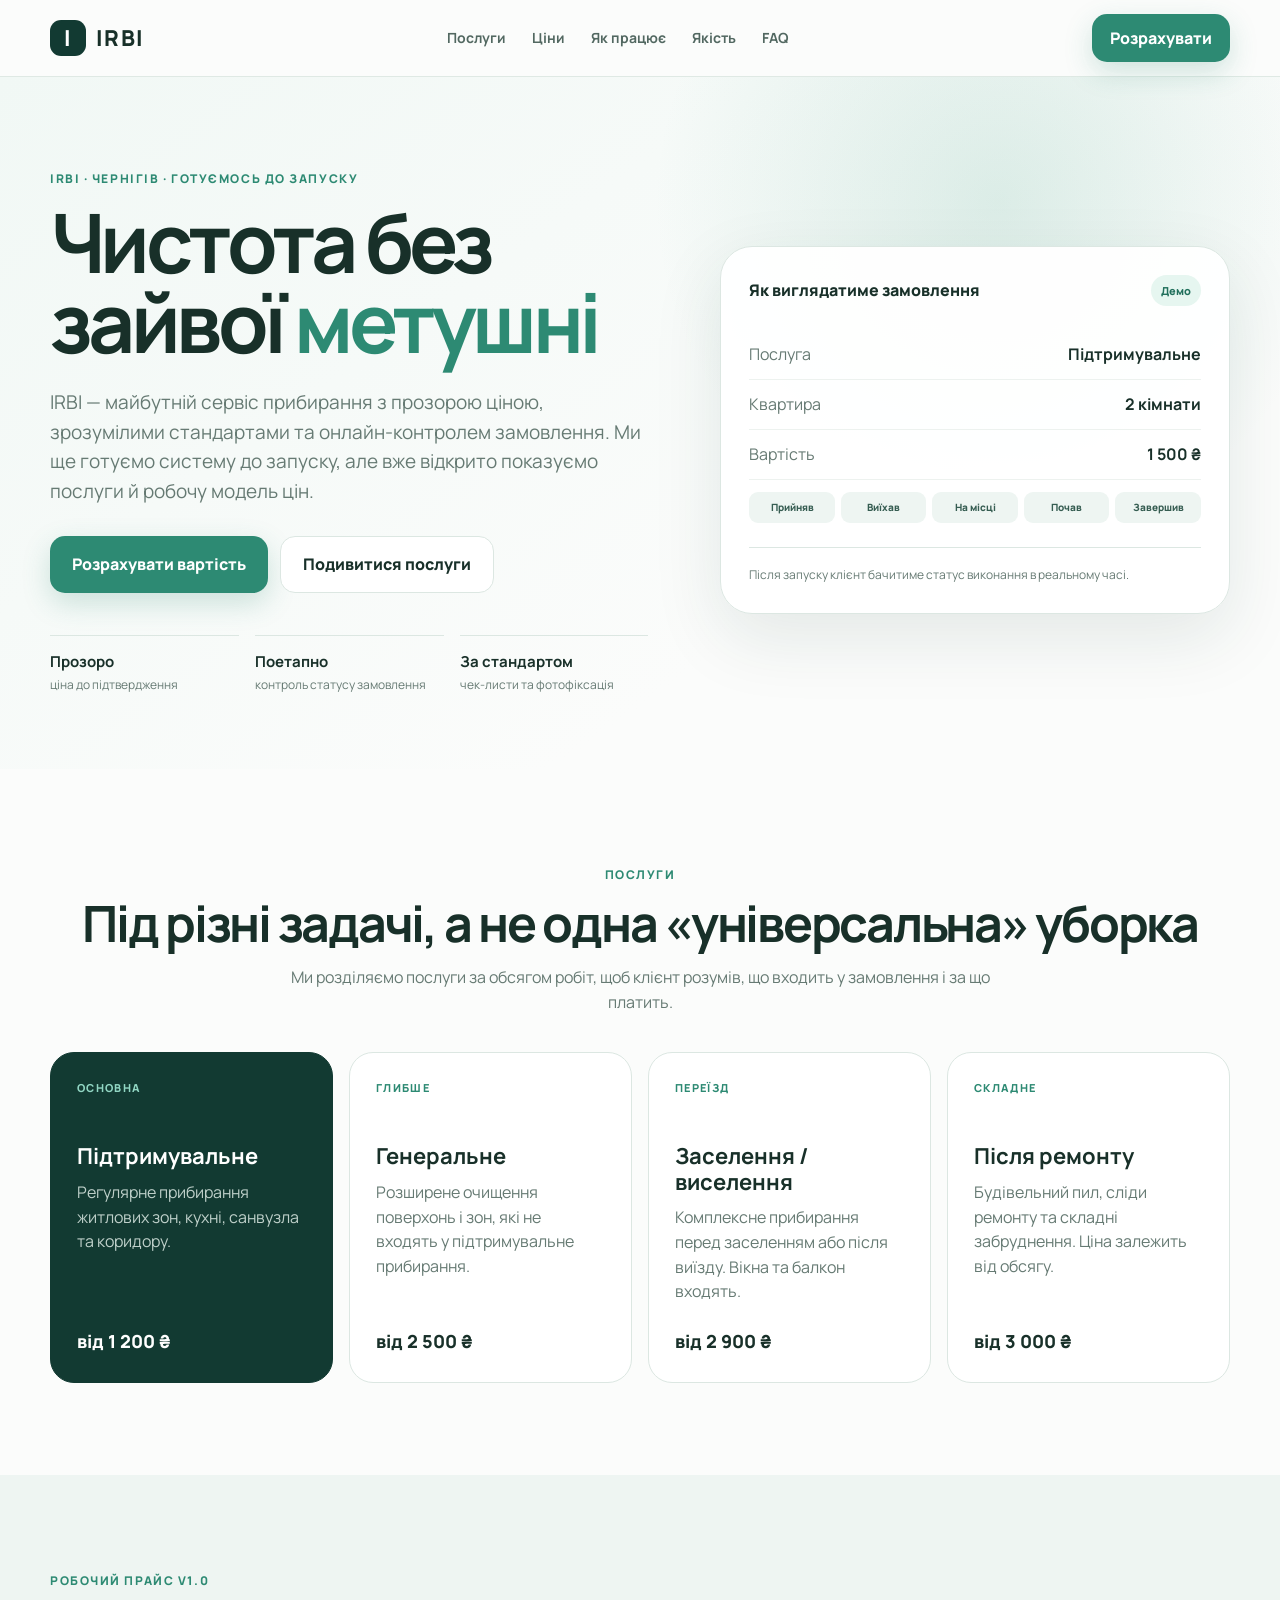
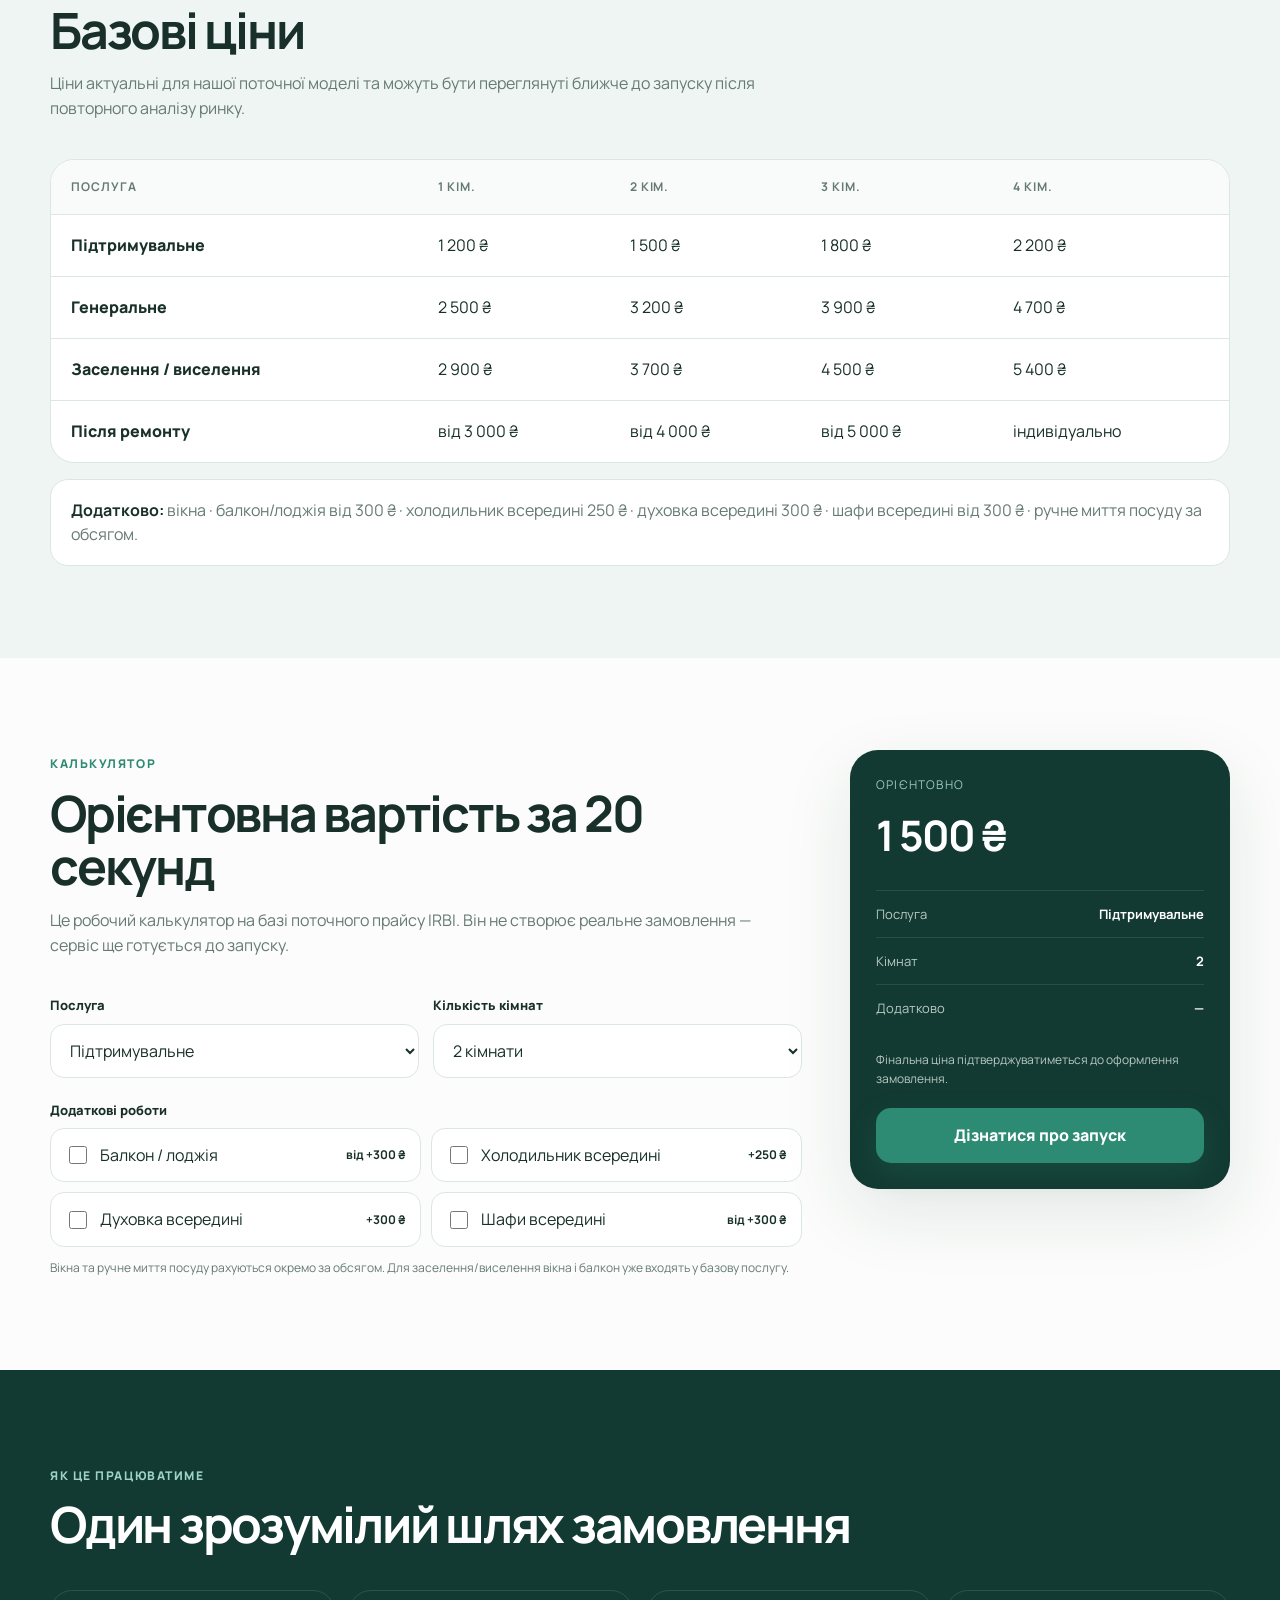
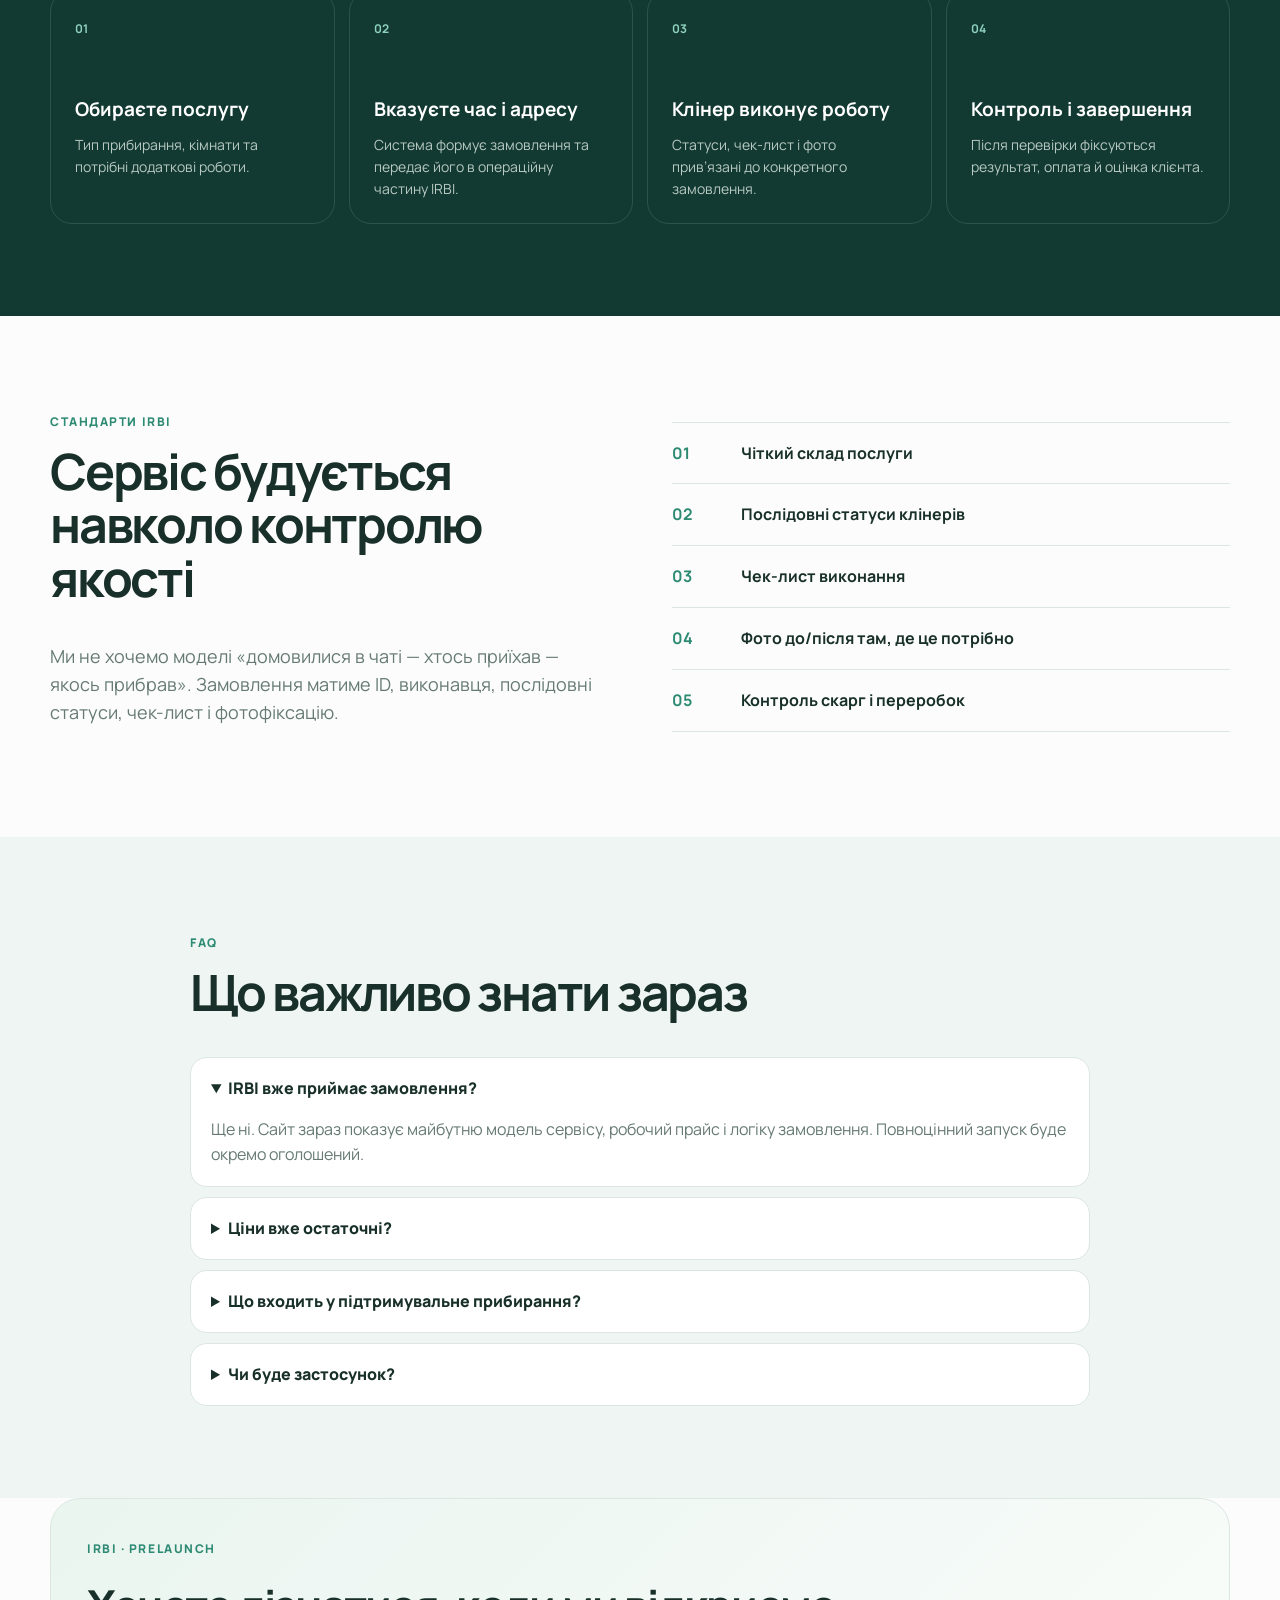
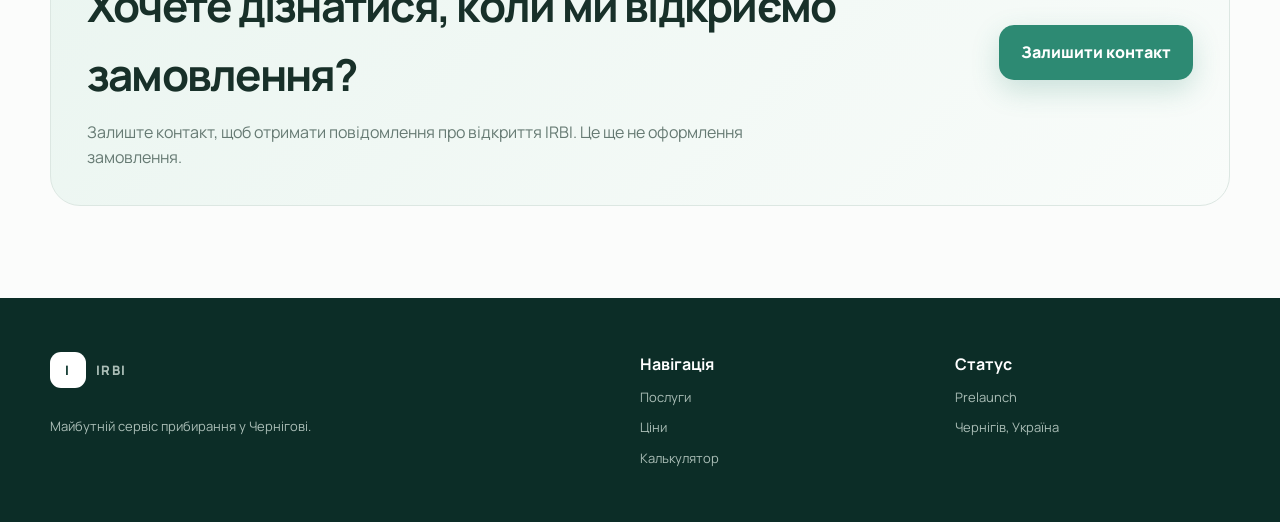
==== commit bc440bce: "Update prelaunch form consent and submission messaging" ====
--- a/index.html
+++ b/index.html
@@ -262,7 +262,7 @@
         <div>
           <span class="eyebrow">IRBI · prelaunch</span>
           <h2>Хочете дізнатися, коли ми відкриємо замовлення?</h2>
-          <p>Залиште контакт у демо-формі. Поки що дані зберігаються лише у вашому браузері — форму підключимо до CRM на наступному етапі.</p>
+          <p>Залиште контакт, щоб отримати повідомлення про відкриття IRBI. Це ще не оформлення замовлення.</p>
         </div>
         <button class="btn btn-primary btn-lg" id="openInterestBottom">Залишити контакт</button>
       </div>
@@ -294,13 +294,13 @@
       <button class="modal-close" type="button" data-close aria-label="Закрити">×</button>
       <span class="eyebrow">Ранній доступ</span>
       <h3>Повідомити про запуск IRBI</h3>
-      <p>Це демо-форма до підключення HubSpot. Контакт тимчасово зберігається лише у вашому браузері.</p>
+      <p>Залиште контакт для раннього доступу. Замовлення поки не приймаються.</p>
       <form id="interestForm" class="interest-form">
         <label class="field"><span>Ім’я</span><input id="interestName" type="text" required placeholder="Ваше ім’я"></label>
         <label class="field"><span>Телефон або email</span><input id="interestContact" type="text" required placeholder="+380… або email"></label>
-        <button class="btn btn-primary full" type="submit">Зберегти</button>
+        <div style="position:absolute;left:-9999px" aria-hidden="true"><label>Сайт<input id="interestWebsite" type="text" tabindex="-1" autocomplete="off"></label></div>\n        <label class="check"><input id="privacyAccepted" type="checkbox" required><span>Погоджуюсь на обробку контактних даних для відповіді на заявку.</span></label>\n        <label class="check"><input id="marketingConsent" type="checkbox"><span>Хочу отримати повідомлення про запуск та пропозиції IRBI (необов’язково).</span></label>\n        <p id="interestStatus" role="status" aria-live="polite"></p>\n        <button class="btn btn-primary full" type="submit">Надіслати заявку</button>
       </form>
-      <div class="success-box" id="interestSuccess" hidden>Готово. Контакт збережено локально для демо.</div>
+      <div class="success-box" id="interestSuccess" hidden>Дякуємо! Заявку отримано. Це не бронювання прибирання.</div>
     </div>
   </div>
 
--- a/styles.css
+++ b/styles.css
@@ -1,154 +1,177 @@
 :root{
-  --bg:#ffffff;
-  --soft:#f5f7f7;
-  --text:#121826;
-  --muted:#667085;
-  --line:#e5e7eb;
-  --accent:#2f7d69;
-  --accent-dark:#235f50;
-  --dark:#101815;
-  --white:#fff;
-  --shadow:0 18px 50px rgba(15,23,42,.08);
-  --radius:24px;
+  --bg:#fbfcfb;
+  --surface:#ffffff;
+  --soft:#eef5f2;
+  --text:#183029;
+  --muted:#667a73;
+  --line:#dce7e2;
+  --accent:#2d8a73;
+  --accent-dark:#1f6656;
+  --dark:#123a32;
+  --dark-2:#0c2d27;
+  --white:#ffffff;
+  --shadow:0 24px 70px rgba(20,54,45,.10);
+  --radius:28px;
 }
 *{box-sizing:border-box}
 html{scroll-behavior:smooth}
-body{margin:0;font-family:"Manrope",system-ui,sans-serif;color:var(--text);background:var(--bg);line-height:1.5}
+body{margin:0;font-family:"Manrope",system-ui,sans-serif;color:var(--text);background:var(--bg);line-height:1.55}
 a{text-decoration:none;color:inherit}
 button,input,select{font:inherit}
 button{cursor:pointer}
-.container{width:min(1160px,calc(100% - 40px));margin:0 auto}
-.header{position:sticky;top:0;z-index:20;background:rgba(255,255,255,.9);backdrop-filter:blur(14px);border-bottom:1px solid rgba(229,231,235,.8)}
+img{max-width:100%;display:block}
+.container{width:min(1180px,calc(100% - 40px));margin:0 auto}
+.header{position:sticky;top:0;z-index:30;background:rgba(251,252,251,.92);backdrop-filter:blur(16px);border-bottom:1px solid rgba(220,231,226,.9)}
 .nav{height:76px;display:flex;align-items:center;justify-content:space-between;gap:24px}
-.brand{display:flex;align-items:center;gap:10px;font-size:22px;font-weight:800;letter-spacing:.06em}
-.brand-mark{width:34px;height:34px;border-radius:10px;display:grid;place-items:center;background:var(--dark);color:#fff;font-weight:800}
-.desktop-nav{display:flex;gap:28px;color:#475467;font-size:14px;font-weight:600}
+.brand{display:flex;align-items:center;gap:10px;font-weight:800;font-size:22px;letter-spacing:.06em}
+.brand-mark{width:36px;height:36px;border-radius:11px;display:grid;place-items:center;background:var(--dark);color:#fff}
+.desktop-nav{display:flex;gap:26px;color:#526861;font-size:14px;font-weight:700}
 .desktop-nav a:hover{color:var(--accent)}
-.nav-actions{display:flex;gap:10px}
-.btn{border:0;border-radius:14px;padding:12px 18px;font-weight:700;display:inline-flex;align-items:center;justify-content:center;transition:.2s}
+.btn{border:0;border-radius:15px;padding:12px 18px;font-weight:800;display:inline-flex;align-items:center;justify-content:center;transition:.2s ease}
 .btn:hover{transform:translateY(-1px)}
-.btn-primary{background:var(--accent);color:#fff;box-shadow:0 10px 25px rgba(47,125,105,.2)}
+.btn-primary{background:var(--accent);color:#fff;box-shadow:0 10px 28px rgba(45,138,115,.22)}
 .btn-primary:hover{background:var(--accent-dark)}
-.btn-secondary{background:#fff;border:1px solid var(--line)}
-.btn-ghost{background:transparent}
+.btn-secondary{background:#fff;color:var(--text);border:1px solid var(--line)}
 .btn-lg{padding:15px 22px}
 .full{width:100%}
-.hero{padding:84px 0 72px;background:linear-gradient(145deg,#f6faf8 0%,#fff 65%)}
-.hero-grid{display:grid;grid-template-columns:1.1fr .9fr;gap:72px;align-items:center}
-.eyebrow,.section-head>span{display:inline-block;font-size:13px;font-weight:800;letter-spacing:.1em;text-transform:uppercase;color:var(--accent);margin-bottom:12px}
-h1{font-size:clamp(48px,7vw,78px);line-height:1.02;letter-spacing:-.055em;margin:0 0 24px}
+
+.hero{padding:88px 0 74px;background:
+  radial-gradient(circle at 78% 18%,rgba(86,170,145,.18),transparent 30%),
+  linear-gradient(145deg,#f1f8f5 0%,#fbfcfb 68%)}
+.hero-grid{display:grid;grid-template-columns:1.08fr .92fr;gap:72px;align-items:center}
+.eyebrow,.section-head>span{display:inline-block;font-size:12px;font-weight:800;letter-spacing:.13em;text-transform:uppercase;color:var(--accent);margin-bottom:13px}
+h1{font-size:clamp(50px,7vw,82px);line-height:.98;letter-spacing:-.055em;margin:0 0 26px;max-width:760px}
 h1 span{color:var(--accent)}
-.hero-text{font-size:19px;color:var(--muted);max-width:650px;margin:0 0 30px}
+.hero-text{font-size:19px;color:var(--muted);max-width:710px;margin:0 0 30px}
 .hero-actions{display:flex;gap:12px;flex-wrap:wrap}
-.trust-row{display:flex;gap:38px;margin-top:42px}
-.trust-row div{display:flex;flex-direction:column}
-.trust-row strong{font-size:20px}
-.trust-row span{font-size:12px;color:var(--muted)}
-.hero-card{background:#fff;border:1px solid var(--line);border-radius:30px;padding:26px;box-shadow:var(--shadow)}
-.hero-card-top,.hero-card-price,.summary-head,.summary-line{display:flex;justify-content:space-between;align-items:center;gap:16px}
-.status{font-size:12px;padding:7px 10px;border-radius:999px;background:#e9f8f1;color:#237259;font-weight:800}
-.status.neutral{background:#f2f4f7;color:#667085}
-.hero-card-main{display:grid;grid-template-columns:90px 1fr;gap:20px;align-items:center;padding:28px 0}
-.calendar-box{border:1px solid var(--line);border-radius:20px;padding:14px;text-align:center}
-.calendar-box span,.calendar-box small{display:block;color:var(--muted);font-size:12px}
-.calendar-box strong{display:block;font-size:34px}
-.hero-card-main h3{margin:0 0 8px}
-.hero-card-main p{margin:4px 0;color:var(--muted);font-size:14px}
-.hero-card-price{padding-top:18px;border-top:1px solid var(--line)}
-.hero-card-price strong{font-size:24px}
-.section{padding:88px 0}
+.trust-row{display:grid;grid-template-columns:repeat(3,1fr);gap:16px;margin-top:42px}
+.trust-row div{padding-top:14px;border-top:1px solid var(--line)}
+.trust-row strong,.trust-row span{display:block}
+.trust-row strong{font-size:15px}
+.trust-row span{font-size:12px;color:var(--muted);margin-top:3px}
+
+.hero-card{background:rgba(255,255,255,.96);border:1px solid var(--line);border-radius:32px;padding:28px;box-shadow:var(--shadow)}
+.hero-card-top{display:flex;justify-content:space-between;gap:16px;align-items:center;font-weight:800}
+.status{font-size:11px;padding:7px 10px;border-radius:999px;background:#e6f6f0;color:#21705c}
+.order-preview{margin:24px 0}
+.preview-row{display:flex;justify-content:space-between;gap:20px;padding:12px 0;border-bottom:1px solid #edf2ef}
+.preview-row span{color:var(--muted)}
+.preview-divider{height:12px}
+.status-flow{display:grid;grid-template-columns:repeat(5,1fr);gap:6px}
+.status-flow span{font-size:10px;text-align:center;padding:8px 5px;border-radius:9px;background:var(--soft);color:#365d52;font-weight:800}
+.hero-note{font-size:12px;color:var(--muted);padding-top:18px;border-top:1px solid var(--line)}
+
+.section{padding:92px 0}
 .soft{background:var(--soft)}
-.section-head{text-align:center;margin-bottom:36px}
+.section-head{text-align:center;margin-bottom:38px}
 .section-head.left{text-align:left}
-.section-head h2{font-size:clamp(32px,4vw,48px);letter-spacing:-.04em;line-height:1.1;margin:0}
-.section-head p{color:var(--muted);max-width:640px}
-.steps,.services{display:grid;grid-template-columns:repeat(3,1fr);gap:18px}
-.card,.service-card{background:#fff;border:1px solid var(--line);border-radius:var(--radius);padding:26px}
-.step-num{font-size:13px;font-weight:800;color:var(--accent);margin-bottom:35px}
-.card h3,.service-card h3{margin:0 0 8px;font-size:20px}
-.card p,.service-card p{margin:0;color:var(--muted)}
-.service-card{min-height:235px;display:flex;flex-direction:column}
-.service-card.active{border-color:#b6d7cd}
-.service-card .icon{font-size:28px;margin-bottom:35px}
-.service-card strong{margin-top:auto;padding-top:24px}
-.order-layout{display:grid;grid-template-columns:1fr 390px;gap:48px;align-items:start}
-.order-form{display:grid;gap:18px}
+.section-head h2{font-size:clamp(32px,4.3vw,50px);letter-spacing:-.045em;line-height:1.07;margin:0}
+.section-head p{color:var(--muted);max-width:760px;margin:14px auto 0}
+.section-head.left p{margin-left:0}
+
+.services-grid{display:grid;grid-template-columns:repeat(4,1fr);gap:16px}
+.service-card{background:#fff;border:1px solid var(--line);border-radius:24px;padding:26px;display:flex;flex-direction:column;min-height:290px}
+.service-card.featured{background:var(--dark);color:#fff;border-color:var(--dark)}
+.service-kicker{font-size:11px;font-weight:800;letter-spacing:.12em;text-transform:uppercase;color:var(--accent)}
+.featured .service-kicker{color:#91d6c3}
+.service-card h3{font-size:22px;line-height:1.15;margin:48px 0 10px}
+.service-card p{color:var(--muted);margin:0}
+.featured p{color:#bfd0ca}
+.price-tag{margin-top:auto;padding-top:24px;font-weight:800;font-size:18px}
+
+.price-table-wrap{overflow:auto;border:1px solid var(--line);border-radius:24px;background:#fff}
+.price-table{width:100%;border-collapse:collapse;min-width:780px}
+.price-table th,.price-table td{padding:18px 20px;text-align:left;border-bottom:1px solid var(--line)}
+.price-table th{font-size:12px;text-transform:uppercase;letter-spacing:.08em;color:var(--muted);background:#f8fbf9}
+.price-table tbody tr:last-child td{border-bottom:0}
+.price-table td:first-child{font-weight:800}
+.addons-note{margin-top:16px;padding:18px 20px;border:1px solid var(--line);border-radius:18px;background:#fff;color:var(--muted)}
+.addons-note strong{color:var(--text)}
+
+.calculator-layout{display:grid;grid-template-columns:1fr 380px;gap:48px;align-items:start}
+.calculator-form{display:grid;gap:22px}
 .form-grid{display:grid;grid-template-columns:1fr 1fr;gap:14px}
 .field{display:grid;gap:8px}
-.field label{font-size:14px;font-weight:700}
-input,select{width:100%;padding:14px 15px;border:1px solid var(--line);border-radius:14px;background:#fff;outline:none;color:var(--text)}
-input:focus,select:focus{border-color:#8cc1b2;box-shadow:0 0 0 4px rgba(47,125,105,.08)}
+.field>span{font-size:13px;font-weight:800}
+input,select{width:100%;padding:14px 15px;border:1px solid var(--line);border-radius:14px;background:#fff;color:var(--text);outline:none}
+input:focus,select:focus{border-color:#7ab9a6;box-shadow:0 0 0 4px rgba(45,138,115,.09)}
 .addons{display:grid;grid-template-columns:1fr 1fr;gap:10px}
 .check{display:grid;grid-template-columns:auto 1fr auto;align-items:center;gap:10px;padding:14px;border:1px solid var(--line);border-radius:14px;background:#fff}
 .check input{width:18px;height:18px;accent-color:var(--accent)}
-.check b{font-size:13px}
-.subscription{margin-top:4px}
-.subscription span{display:flex;flex-direction:column}
-.subscription small{color:var(--muted)}
-.summary{position:sticky;top:100px;border:1px solid var(--line);border-radius:26px;padding:24px;background:#fff;box-shadow:var(--shadow)}
-.summary-head{margin-bottom:24px}
-.summary-head>span:first-child{font-weight:800}
-.summary-line{font-size:14px;margin:15px 0}
-.summary-line span{color:var(--muted)}
-.summary-line strong{text-align:right}
-.divider{height:1px;background:var(--line);margin:22px 0}
-.summary-total{display:flex;justify-content:space-between;align-items:center;font-size:18px}
-.summary-total strong{font-size:28px}
-.summary-note{display:block;margin-top:14px;color:var(--muted)}
+.check b{font-size:12px;text-align:right}
+.field-help{font-size:12px;color:var(--muted);margin:4px 0 0}
+.summary-card{position:sticky;top:102px;background:var(--dark);color:#fff;border-radius:28px;padding:26px;box-shadow:var(--shadow)}
+.summary-label{display:block;font-size:12px;text-transform:uppercase;letter-spacing:.1em;color:#9bc9bc}
+.summary-price{display:block;font-size:42px;letter-spacing:-.04em;margin:8px 0 22px}
+.summary-lines{display:grid;gap:0}
+.summary-lines>div{display:flex;justify-content:space-between;gap:16px;padding:13px 0;border-top:1px solid rgba(255,255,255,.1)}
+.summary-lines span{color:#b8c9c3;font-size:13px}
+.summary-lines b{text-align:right;font-size:13px}
+.summary-warning{font-size:12px;color:#b8c9c3;margin:20px 0}
+
 .dark{background:var(--dark);color:#fff}
-.eyebrow.light{color:#9fd1c3}
-.subscription-section{display:grid;grid-template-columns:1fr 1fr;gap:60px;align-items:center}
-.subscription-section h2{font-size:48px;margin:0 0 14px;letter-spacing:-.04em}
-.subscription-section p{color:#b9c2be;max-width:520px}
-.subscription-benefits{display:grid;grid-template-columns:repeat(3,1fr);gap:12px}
-.subscription-benefits div{padding:20px;border:1px solid rgba(255,255,255,.12);border-radius:18px}
-.subscription-benefits strong{display:block;font-size:25px}
-.subscription-benefits span{font-size:12px;color:#aab4af}
-.faq-wrap{max-width:850px}
+.light-head h2{color:#fff}
+.light-head>span{color:#9bd4c4}
+.steps{display:grid;grid-template-columns:repeat(4,1fr);gap:14px}
+.steps article{border:1px solid rgba(255,255,255,.12);border-radius:22px;padding:24px;min-height:230px}
+.steps b{color:#8fd1bf;font-size:12px}
+.steps h3{margin:55px 0 10px;font-size:19px}
+.steps p{margin:0;color:#b8c9c3;font-size:14px}
+
+.quality-grid{display:grid;grid-template-columns:1fr 1fr;gap:64px;align-items:center}
+.quality-copy{font-size:18px;color:var(--muted);max-width:650px}
+.quality-list{border-top:1px solid var(--line)}
+.quality-list>div{display:grid;grid-template-columns:55px 1fr;gap:14px;padding:18px 0;border-bottom:1px solid var(--line)}
+.quality-list strong{color:var(--accent)}
+.quality-list span{font-weight:700}
+
+.faq-wrap{max-width:900px}
 .faq{display:grid;gap:10px}
-details{border:1px solid var(--line);border-radius:16px;padding:18px 20px;background:#fff}
+details{border:1px solid var(--line);border-radius:17px;padding:18px 20px;background:#fff}
 summary{font-weight:800;cursor:pointer}
-details p{color:var(--muted)}
-footer{background:#f8f9fa;border-top:1px solid var(--line);padding:52px 0}
+details p{color:var(--muted);margin-bottom:2px}
+
+.cta{padding:0 0 92px}
+.cta-card{background:linear-gradient(135deg,#eaf5f0,#f9fcfa);border:1px solid var(--line);border-radius:30px;padding:36px;display:grid;grid-template-columns:1fr auto;gap:30px;align-items:center}
+.cta-card h2{font-size:clamp(28px,4vw,44px);letter-spacing:-.04em;margin:0 0 12px}
+.cta-card p{margin:0;color:var(--muted);max-width:720px}
+
+footer{background:var(--dark-2);color:#fff;padding:54px 0}
 .footer{display:grid;grid-template-columns:2fr 1fr 1fr;gap:40px}
 .footer>div{display:flex;flex-direction:column;gap:10px}
-.footer p,.footer a{color:var(--muted);font-size:14px}
-.footer-brand{margin-bottom:6px}
-.modal{position:fixed;inset:0;z-index:50;background:rgba(15,23,42,.55);display:none;align-items:center;justify-content:center;padding:20px}
+.footer p,.footer a,.footer span{font-size:13px;color:#aabdb6}
+.footer-brand{margin-bottom:5px}
+.footer .brand-mark{background:#fff;color:var(--dark)}
+
+.modal{position:fixed;inset:0;z-index:60;background:rgba(8,26,22,.62);display:none;align-items:center;justify-content:center;padding:20px}
 .modal.show{display:flex}
-.modal-card{position:relative;width:min(480px,100%);max-height:86vh;overflow:auto;background:#fff;border-radius:26px;padding:28px;box-shadow:0 30px 80px rgba(0,0,0,.2)}
-.cabinet-card{width:min(680px,100%)}
-.modal-close{position:absolute;right:18px;top:14px;border:0;background:transparent;font-size:30px;color:#667085}
-.success-icon{width:54px;height:54px;border-radius:50%;display:grid;place-items:center;background:#e8f7f1;color:var(--accent);font-size:26px;font-weight:800}
-.modal-card h3{font-size:26px;margin:18px 0 8px}
+.modal-card{position:relative;width:min(500px,100%);background:#fff;border-radius:26px;padding:28px;box-shadow:0 30px 90px rgba(0,0,0,.24)}
+.modal-card h3{font-size:28px;letter-spacing:-.03em;margin:2px 0 8px}
 .modal-card p{color:var(--muted)}
-.orders-list{display:grid;gap:12px}
-.order-item{border:1px solid var(--line);border-radius:18px;padding:16px}
-.order-item-top{display:flex;justify-content:space-between;gap:12px}
-.order-item strong{font-size:16px}
-.order-item small{color:var(--muted)}
-.empty{padding:30px 0;text-align:center}
-@media(max-width:900px){
+.modal-close{position:absolute;right:16px;top:12px;border:0;background:transparent;font-size:30px;color:#6c7c76}
+.interest-form{display:grid;gap:14px;margin-top:20px}
+.success-box{margin-top:16px;padding:14px;border-radius:14px;background:#e8f6f0;color:#245f50;font-weight:700}
+
+@media(max-width:1000px){
   .desktop-nav{display:none}
-  .hero-grid,.order-layout,.subscription-section{grid-template-columns:1fr}
-  .hero{padding-top:52px}
-  .order-layout{gap:28px}
-  .summary{position:static}
-  .steps,.services{grid-template-columns:1fr}
-  .subscription-benefits{grid-template-columns:1fr 1fr 1fr}
+  .hero-grid,.calculator-layout,.quality-grid{grid-template-columns:1fr}
+  .services-grid,.steps{grid-template-columns:1fr 1fr}
+  .summary-card{position:static}
+  .hero{padding-top:58px}
 }
-@media(max-width:640px){
-  .container{width:min(100% - 24px,1160px)}
-  .header .nav{height:66px}
-  .nav-actions .btn-ghost{display:none}
-  .hero{padding:42px 0 48px}
+@media(max-width:680px){
+  .container{width:min(100% - 24px,1180px)}
+  .nav{height:68px}
+  .nav>.btn{padding:10px 13px;font-size:12px}
+  .hero{padding:44px 0 54px}
   h1{font-size:48px}
   .hero-text{font-size:17px}
-  .trust-row{gap:18px;justify-content:space-between}
-  .hero-card-main{grid-template-columns:74px 1fr}
-  .section{padding:64px 0}
-  .form-grid,.addons{grid-template-columns:1fr}
-  .subscription-benefits{grid-template-columns:1fr}
-  .footer{grid-template-columns:1fr 1fr}
-  .footer>div:first-child{grid-column:1/-1}
-}
+  .trust-row{grid-template-columns:1fr}
+  .status-flow{grid-template-columns:1fr}
+  .services-grid,.steps,.form-grid,.addons{grid-template-columns:1fr}
+  .section{padding:68px 0}
+  .cta-card{grid-template-columns:1fr;padding:26px}
+  .footer{grid-template-columns:1fr}
+  .service-card{min-height:240px}
+  .service-card h3,.steps h3{margin-top:34px}
+}
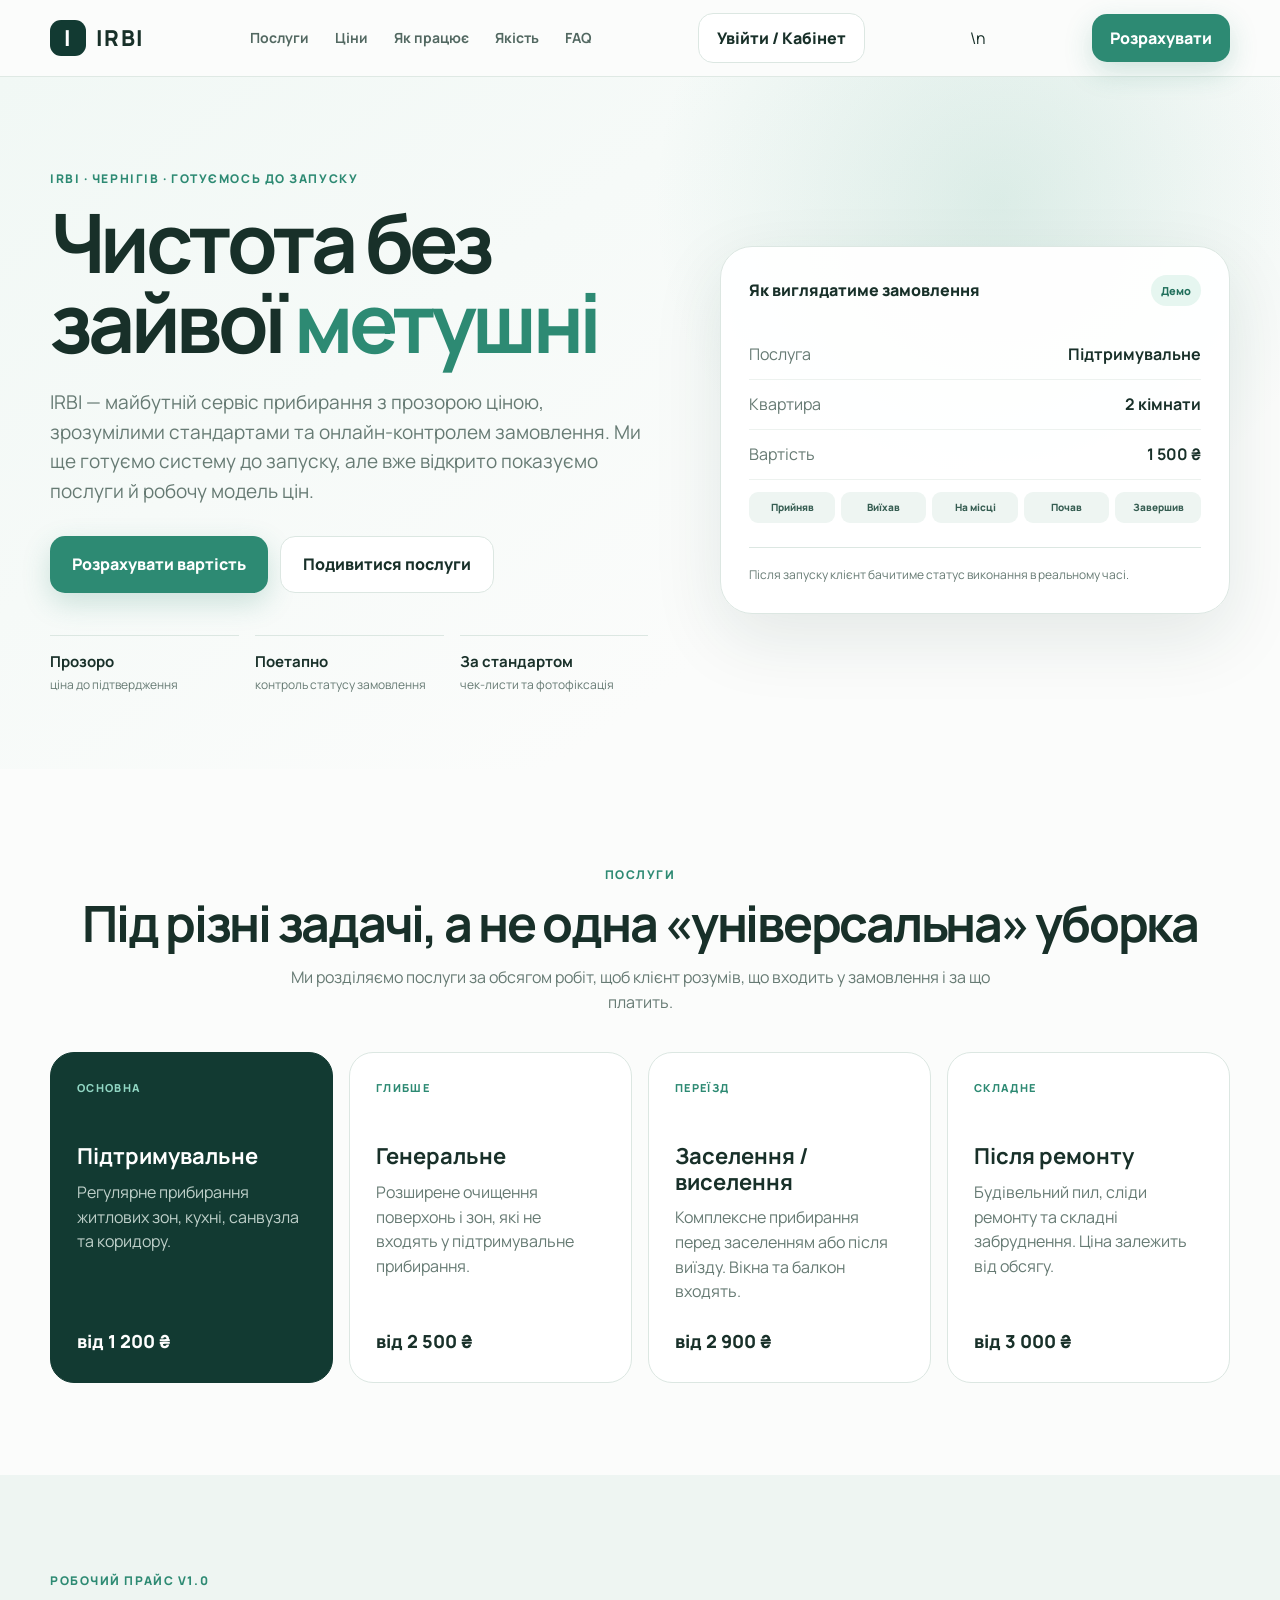
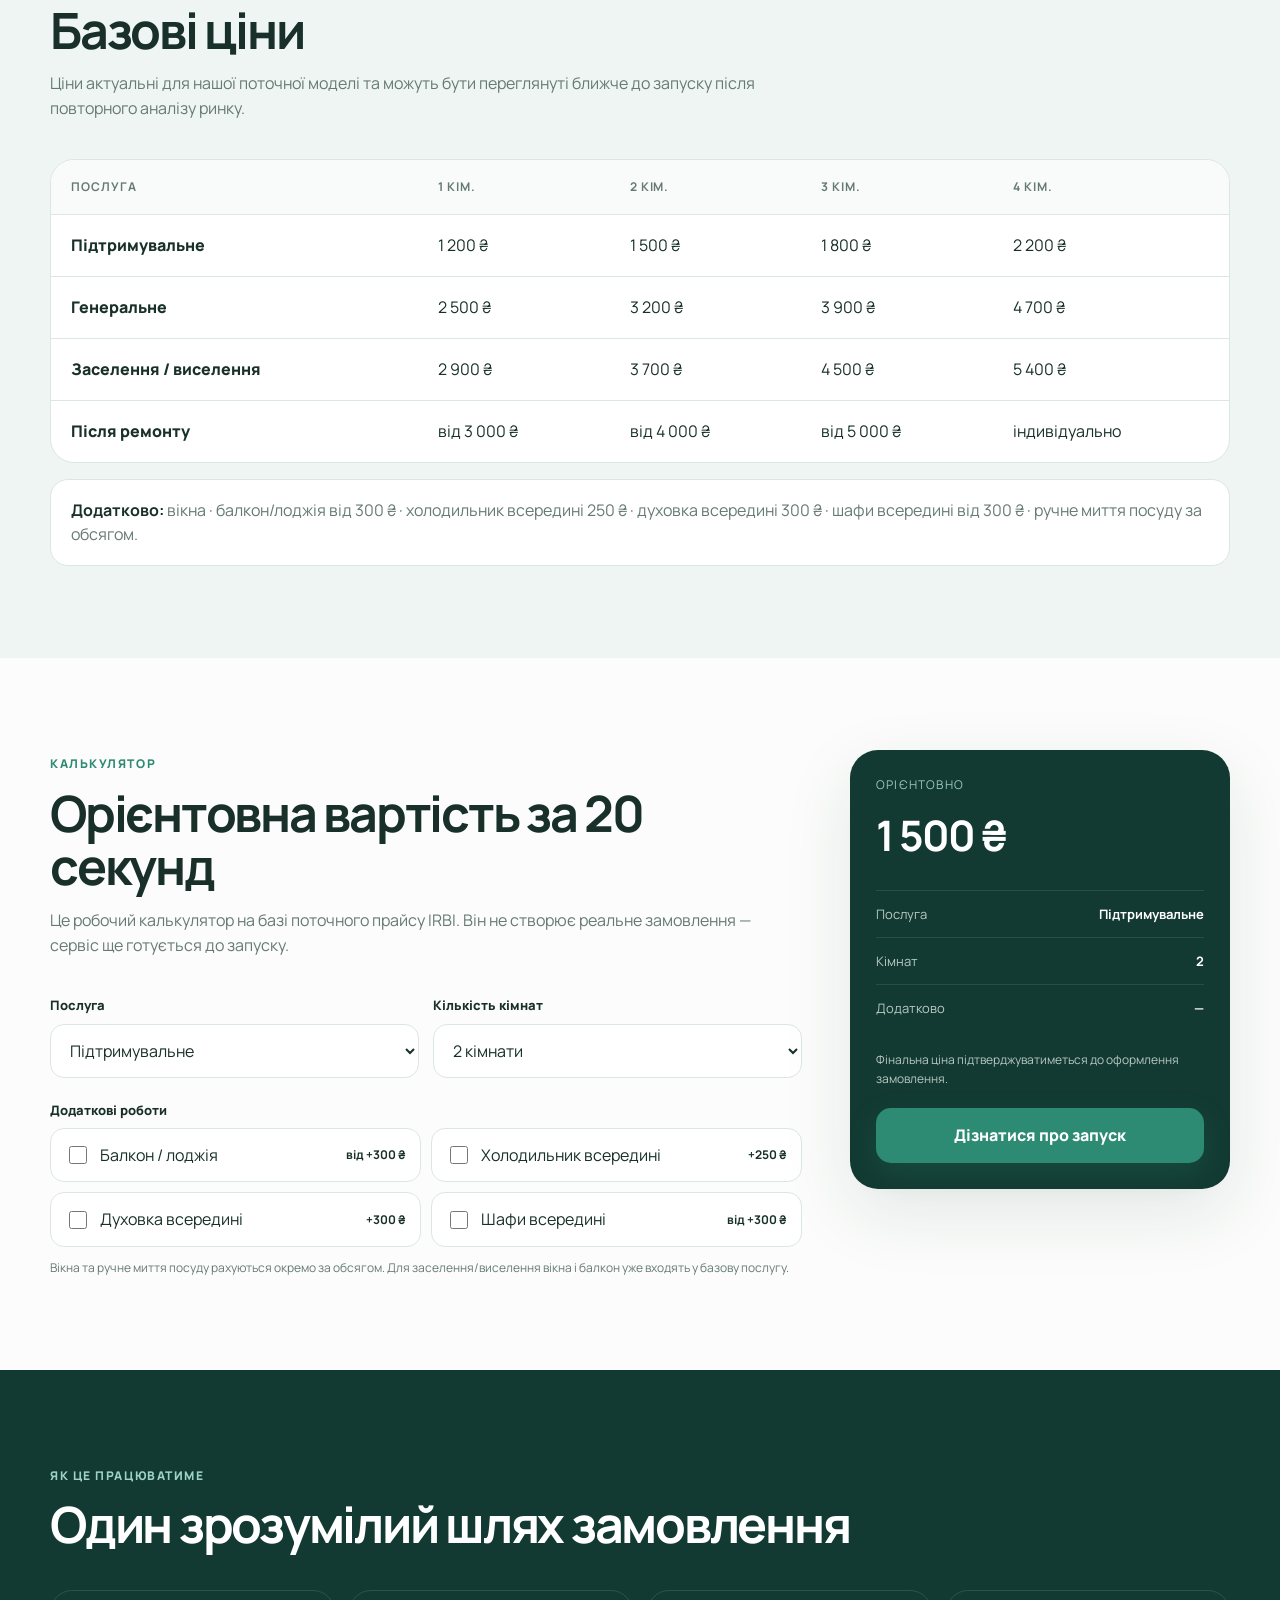
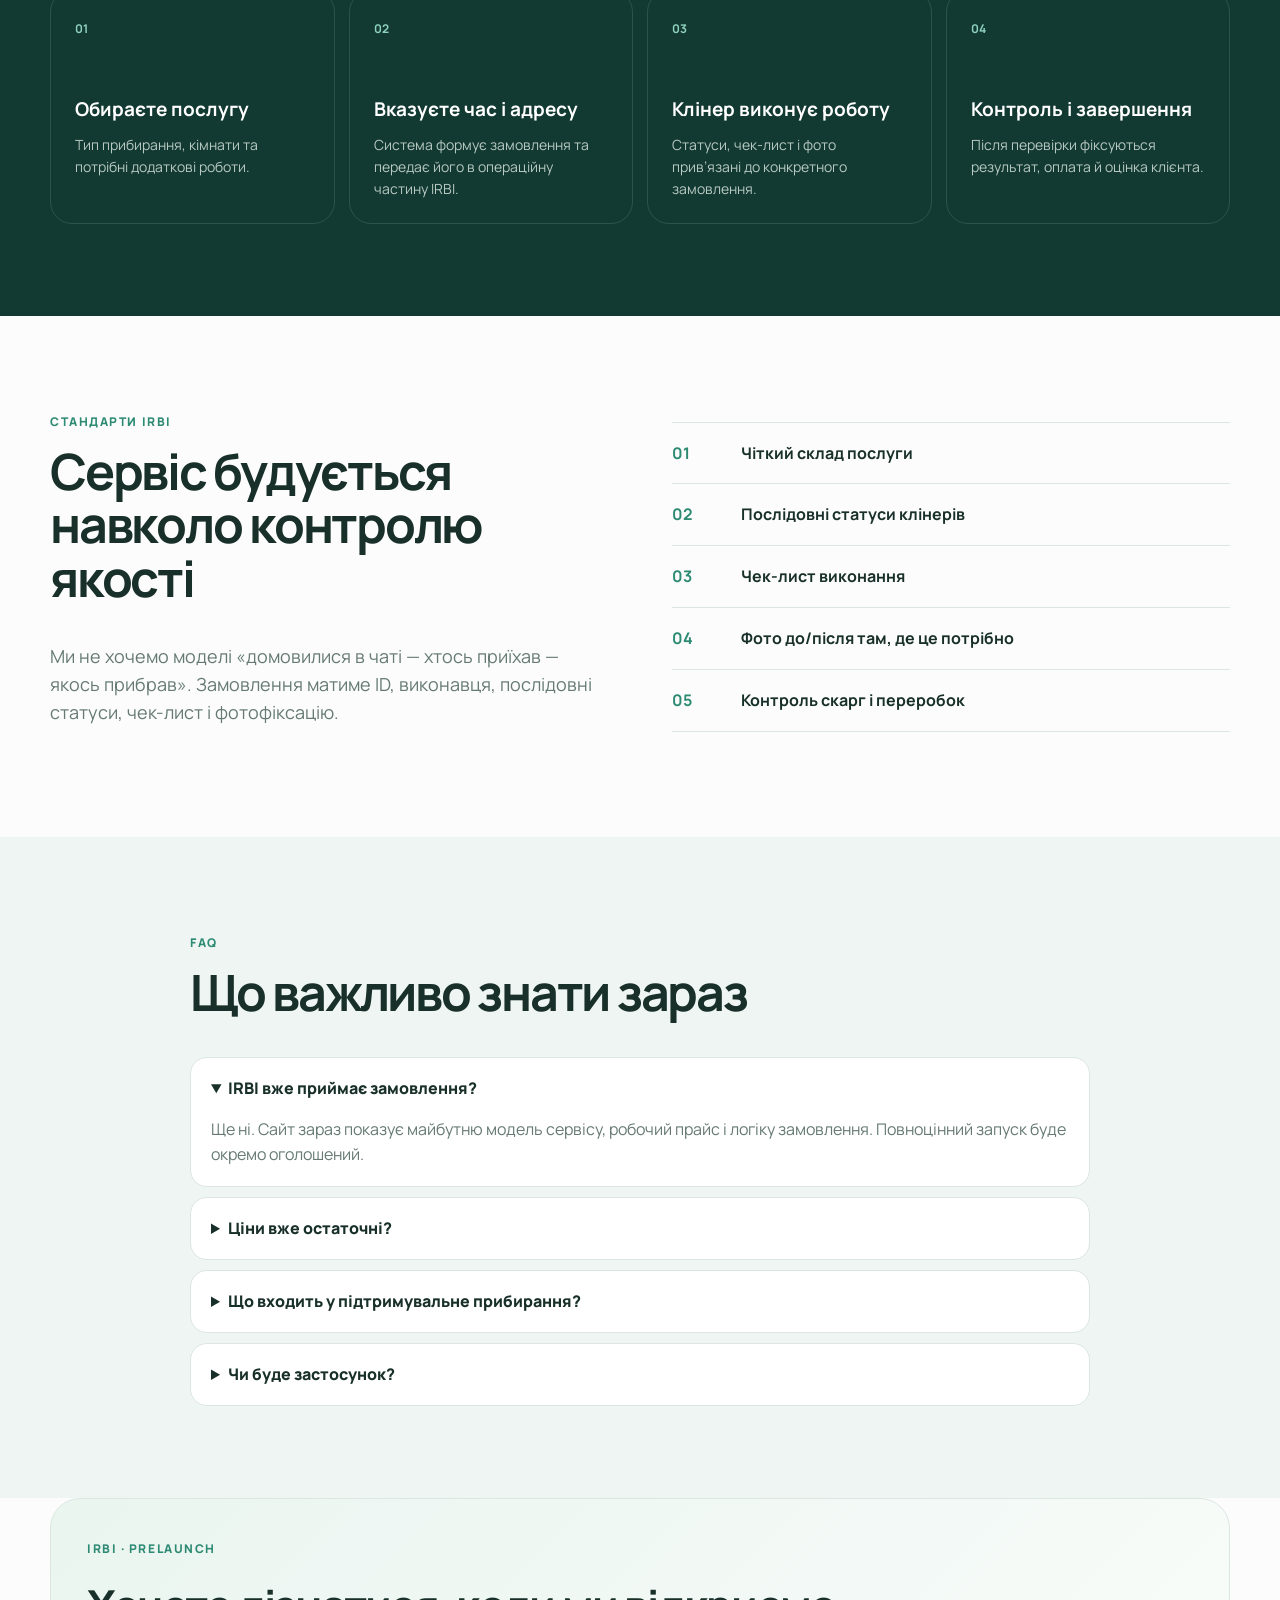
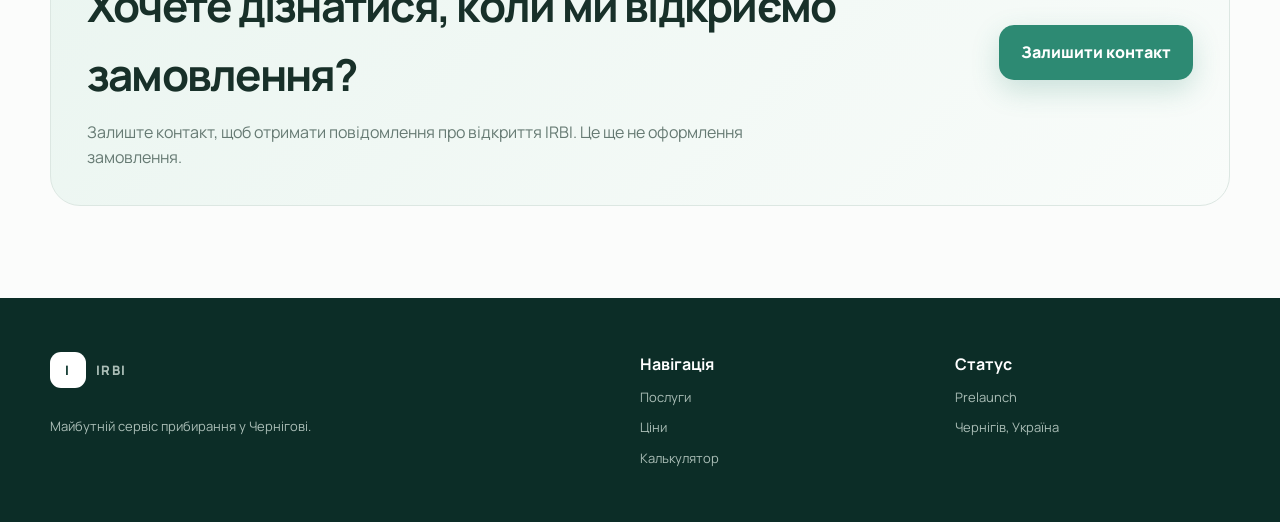
==== commit a2cf576a: "Add portal access link to public website" ====
--- a/index.html
+++ b/index.html
@@ -28,7 +28,7 @@
         <a href="#quality">Якість</a>
         <a href="#faq">FAQ</a>
       </nav>
-      <a class="btn btn-primary" href="#calculator">Розрахувати</a>
+      <a class="btn btn-secondary" href="/portal.html">Увійти / Кабінет</a>\n      <a class="btn btn-primary" href="#calculator">Розрахувати</a>
     </div>
   </header>
 
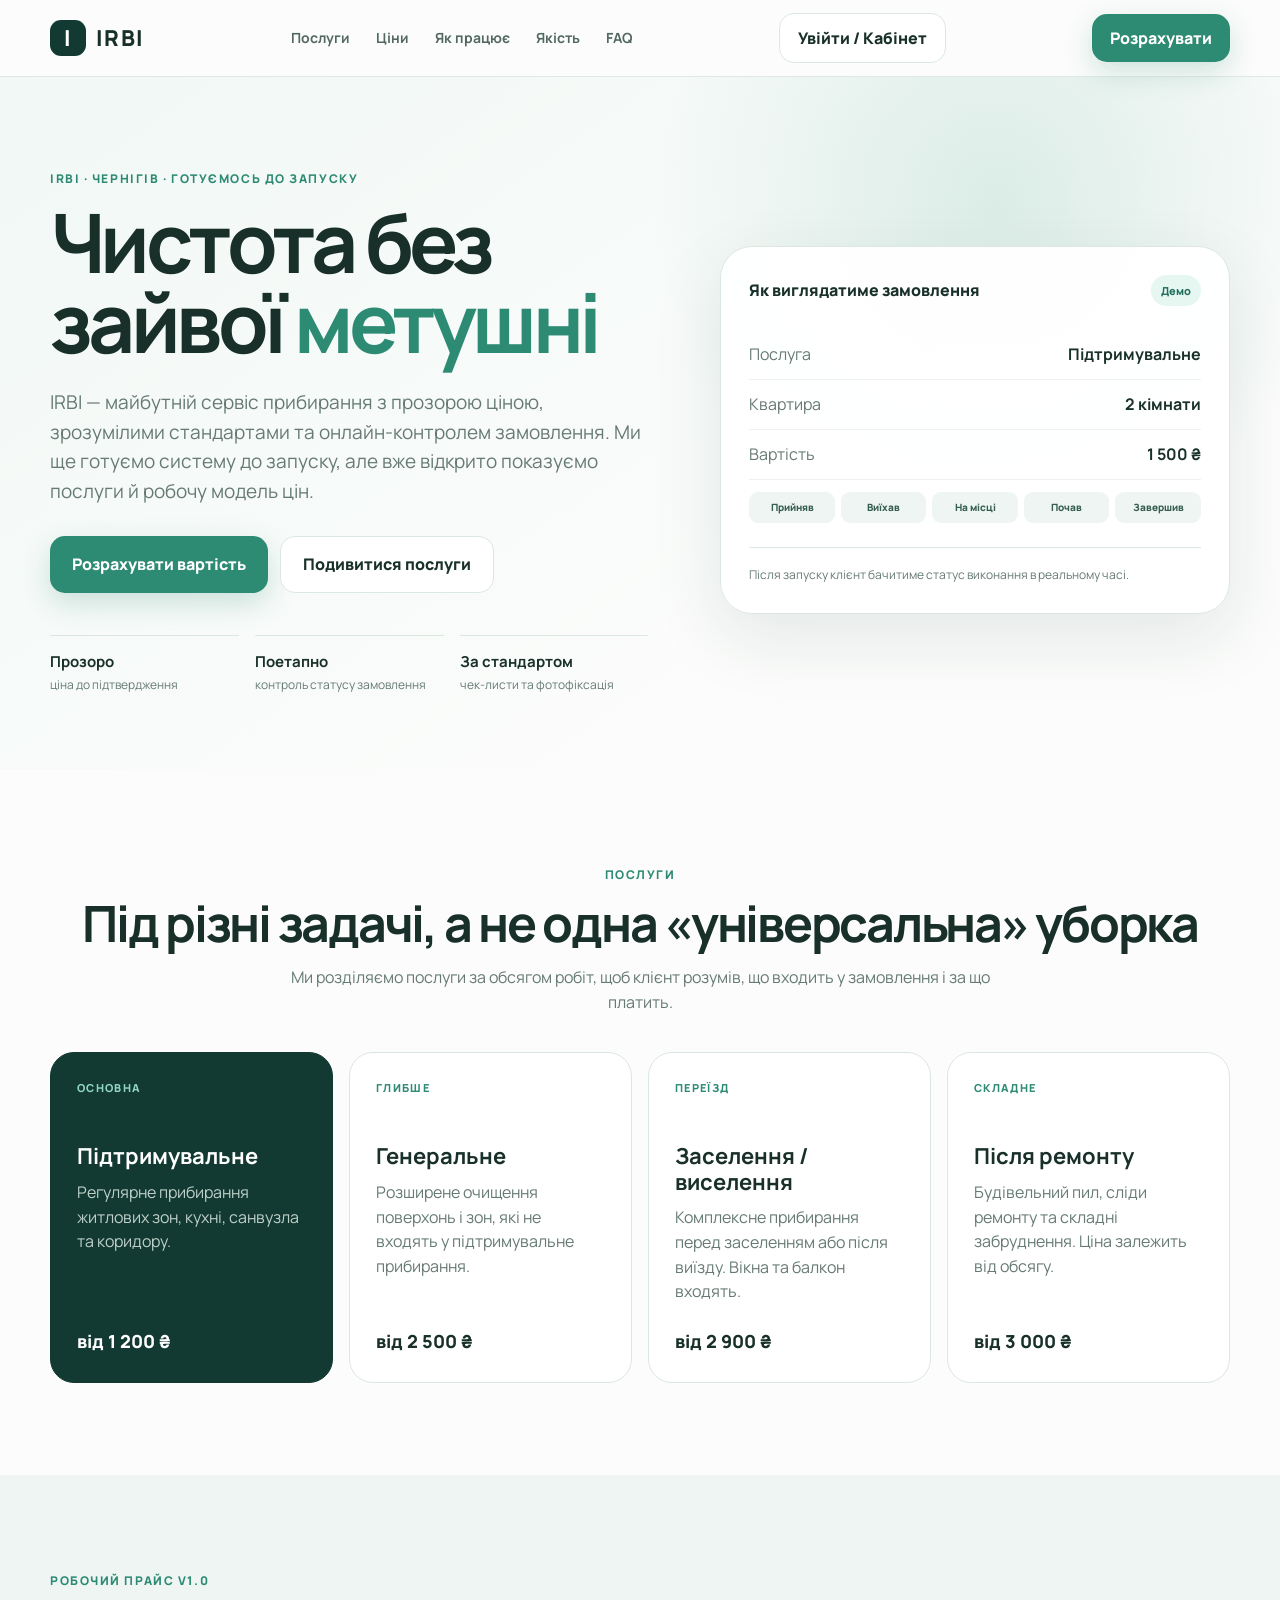
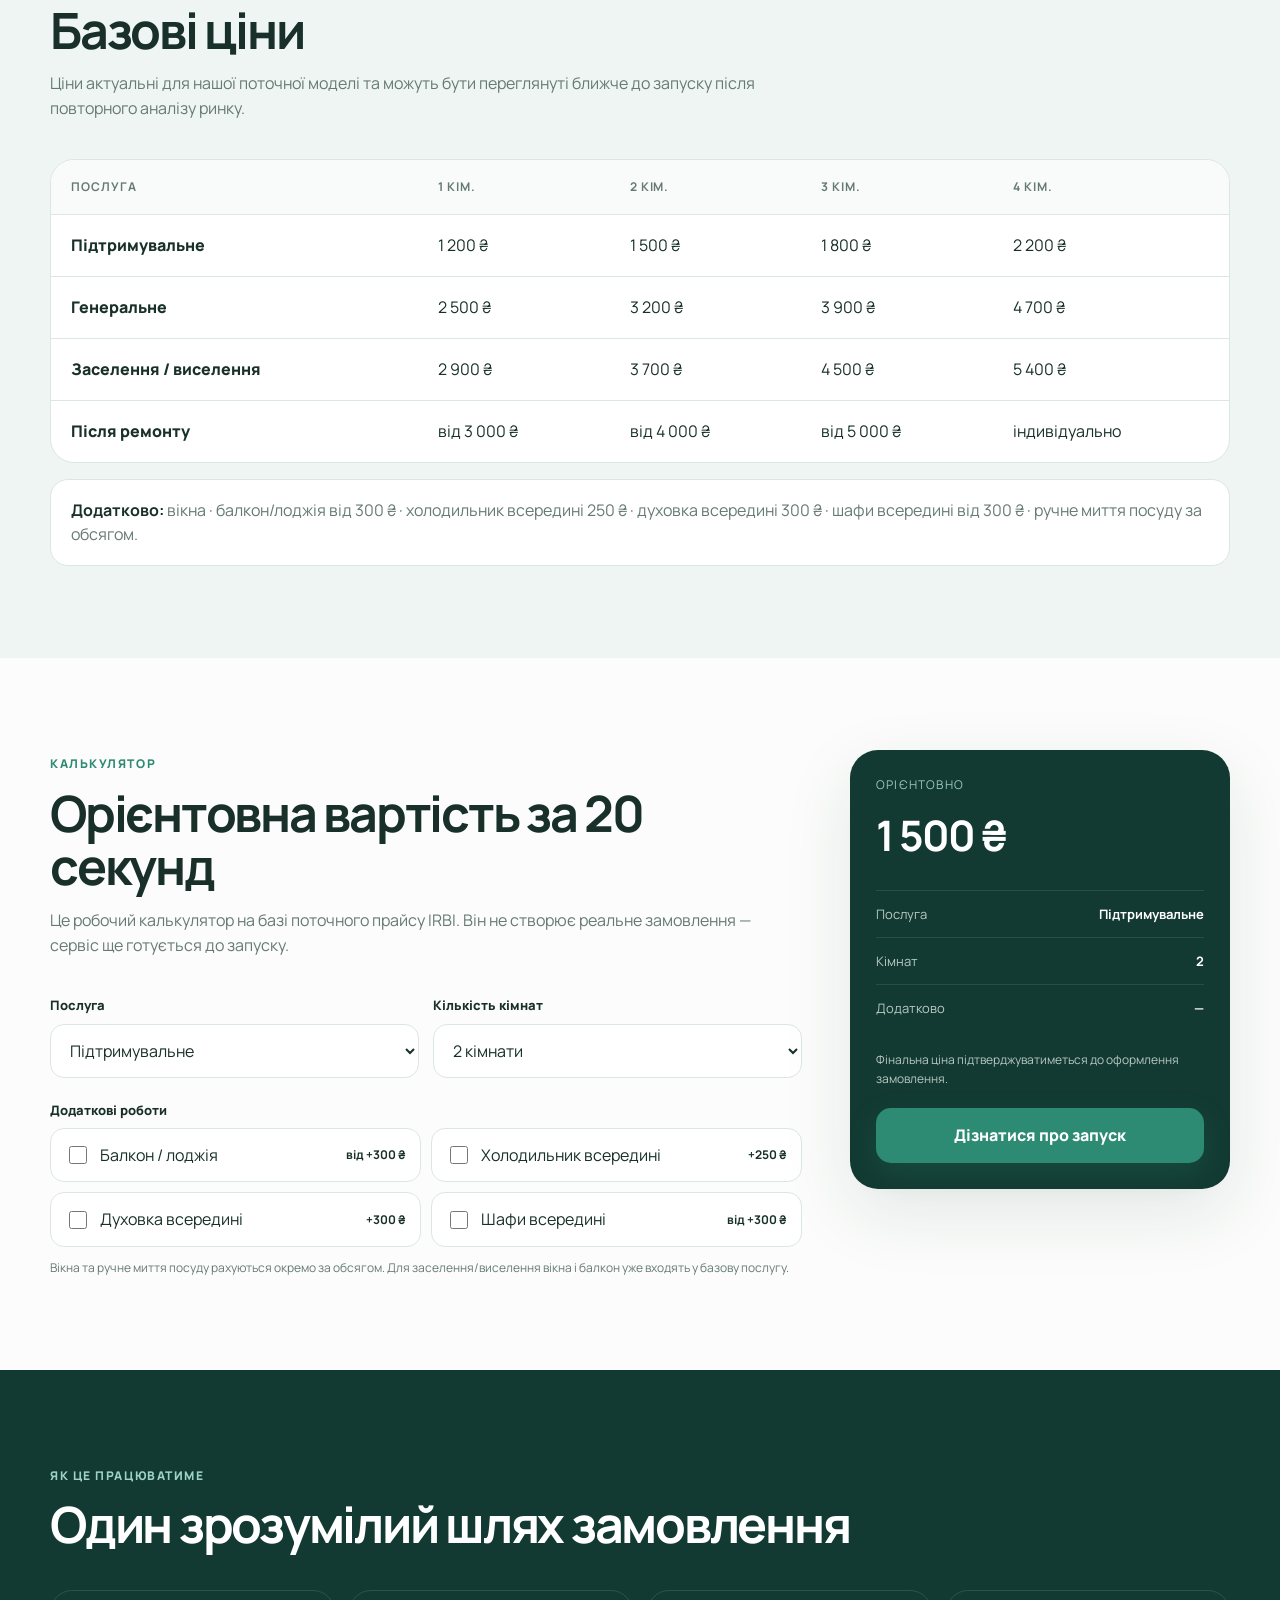
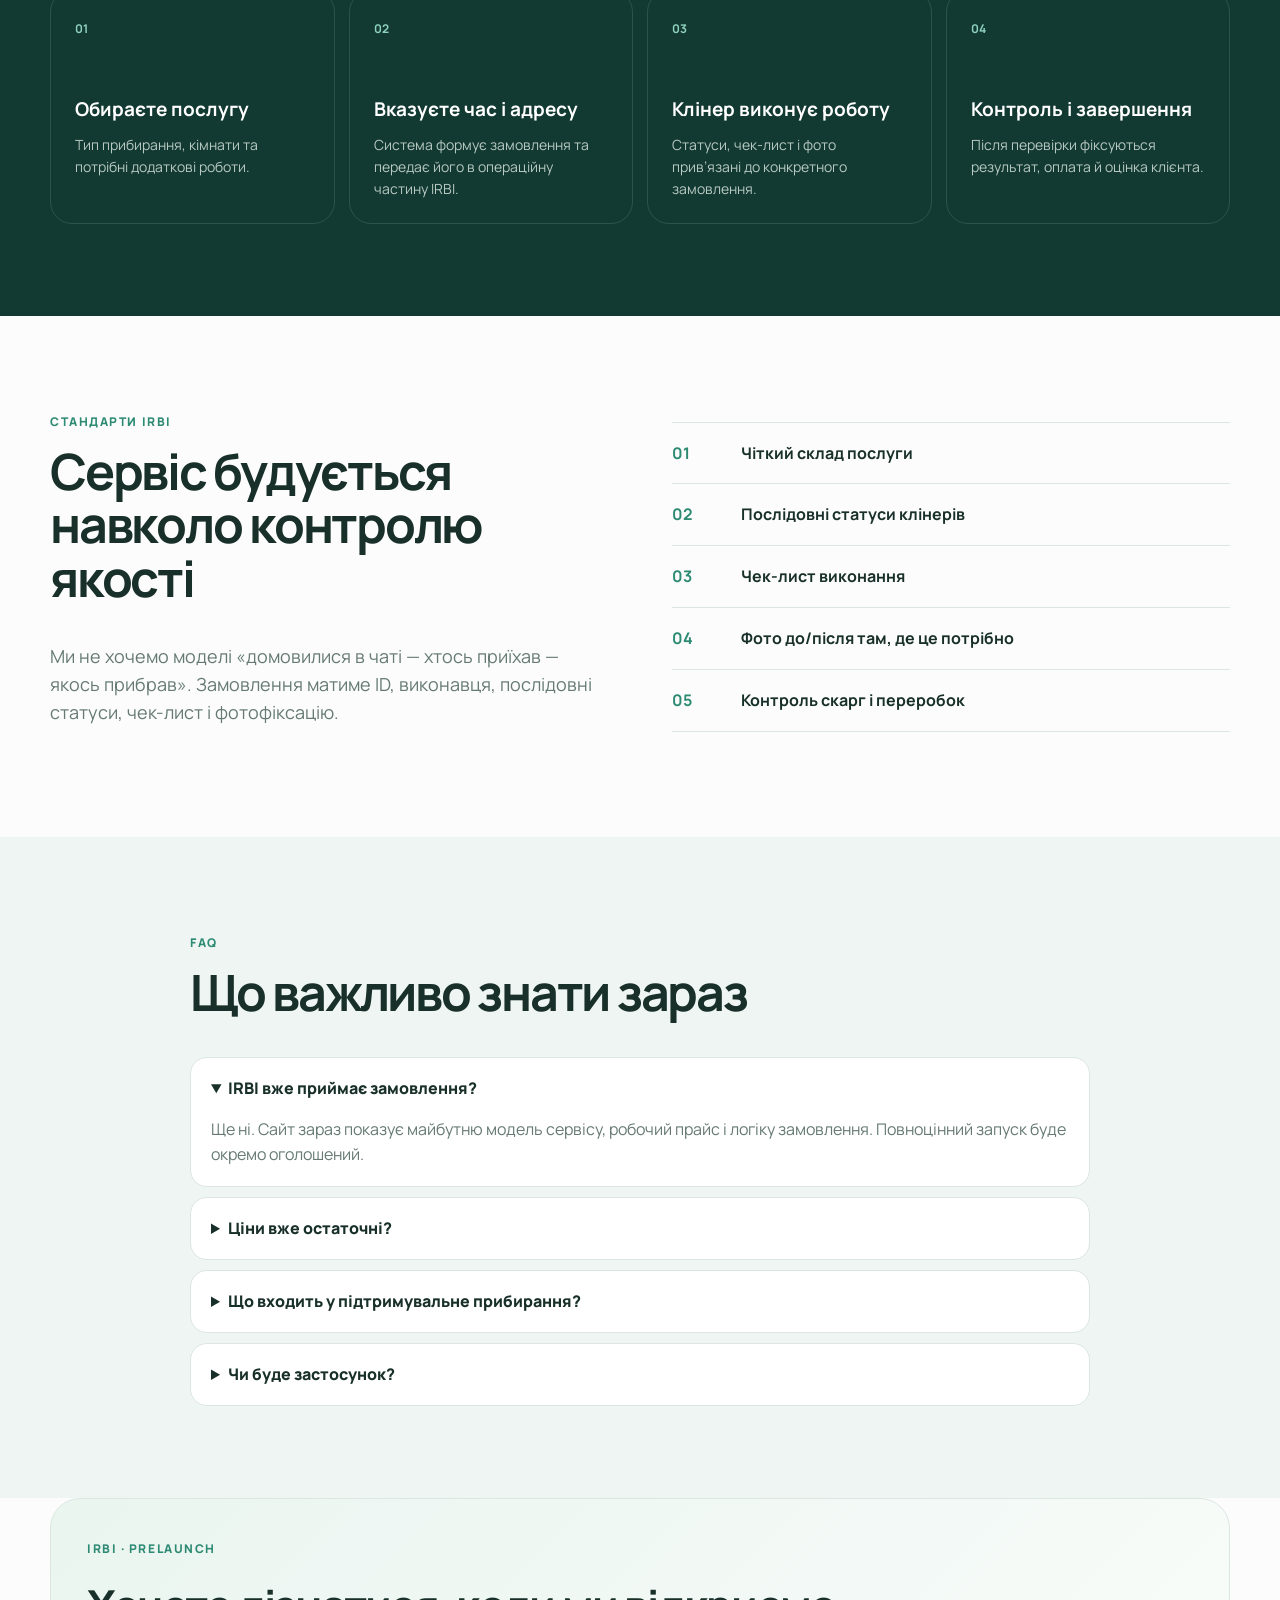
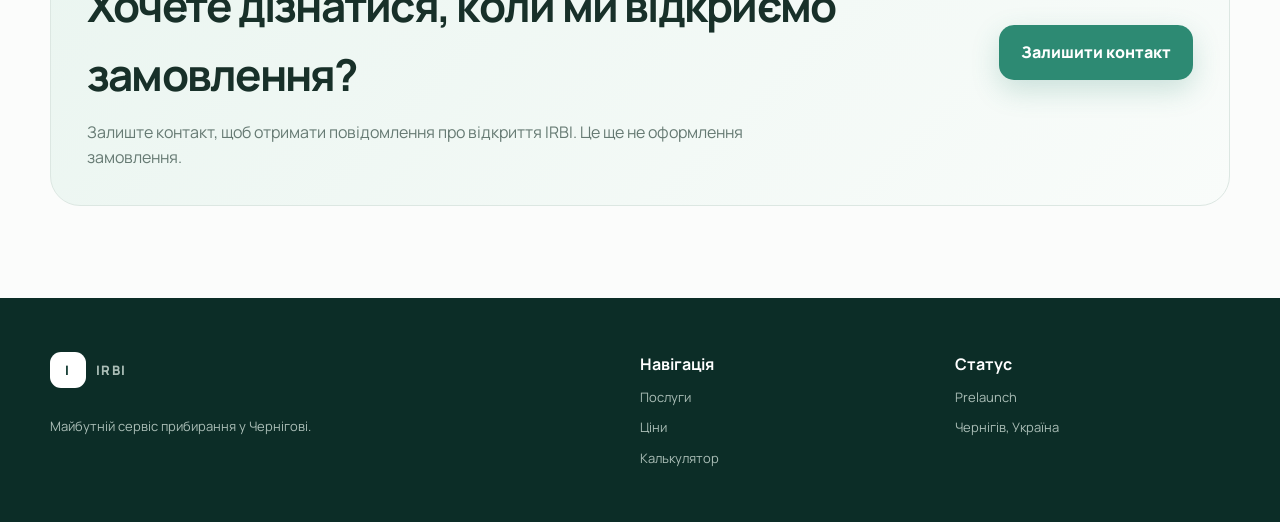
==== commit 4f58c222: "Fix homepage account login navigation markup" ====
--- a/index.html
+++ b/index.html
@@ -28,7 +28,8 @@
         <a href="#quality">Якість</a>
         <a href="#faq">FAQ</a>
       </nav>
-      <a class="btn btn-secondary" href="/portal.html">Увійти / Кабінет</a>\n      <a class="btn btn-primary" href="#calculator">Розрахувати</a>
+      <a class="btn btn-secondary" href="/portal.html">Увійти / Кабінет</a>
+      <a class="btn btn-primary" href="#calculator">Розрахувати</a>
     </div>
   </header>
 
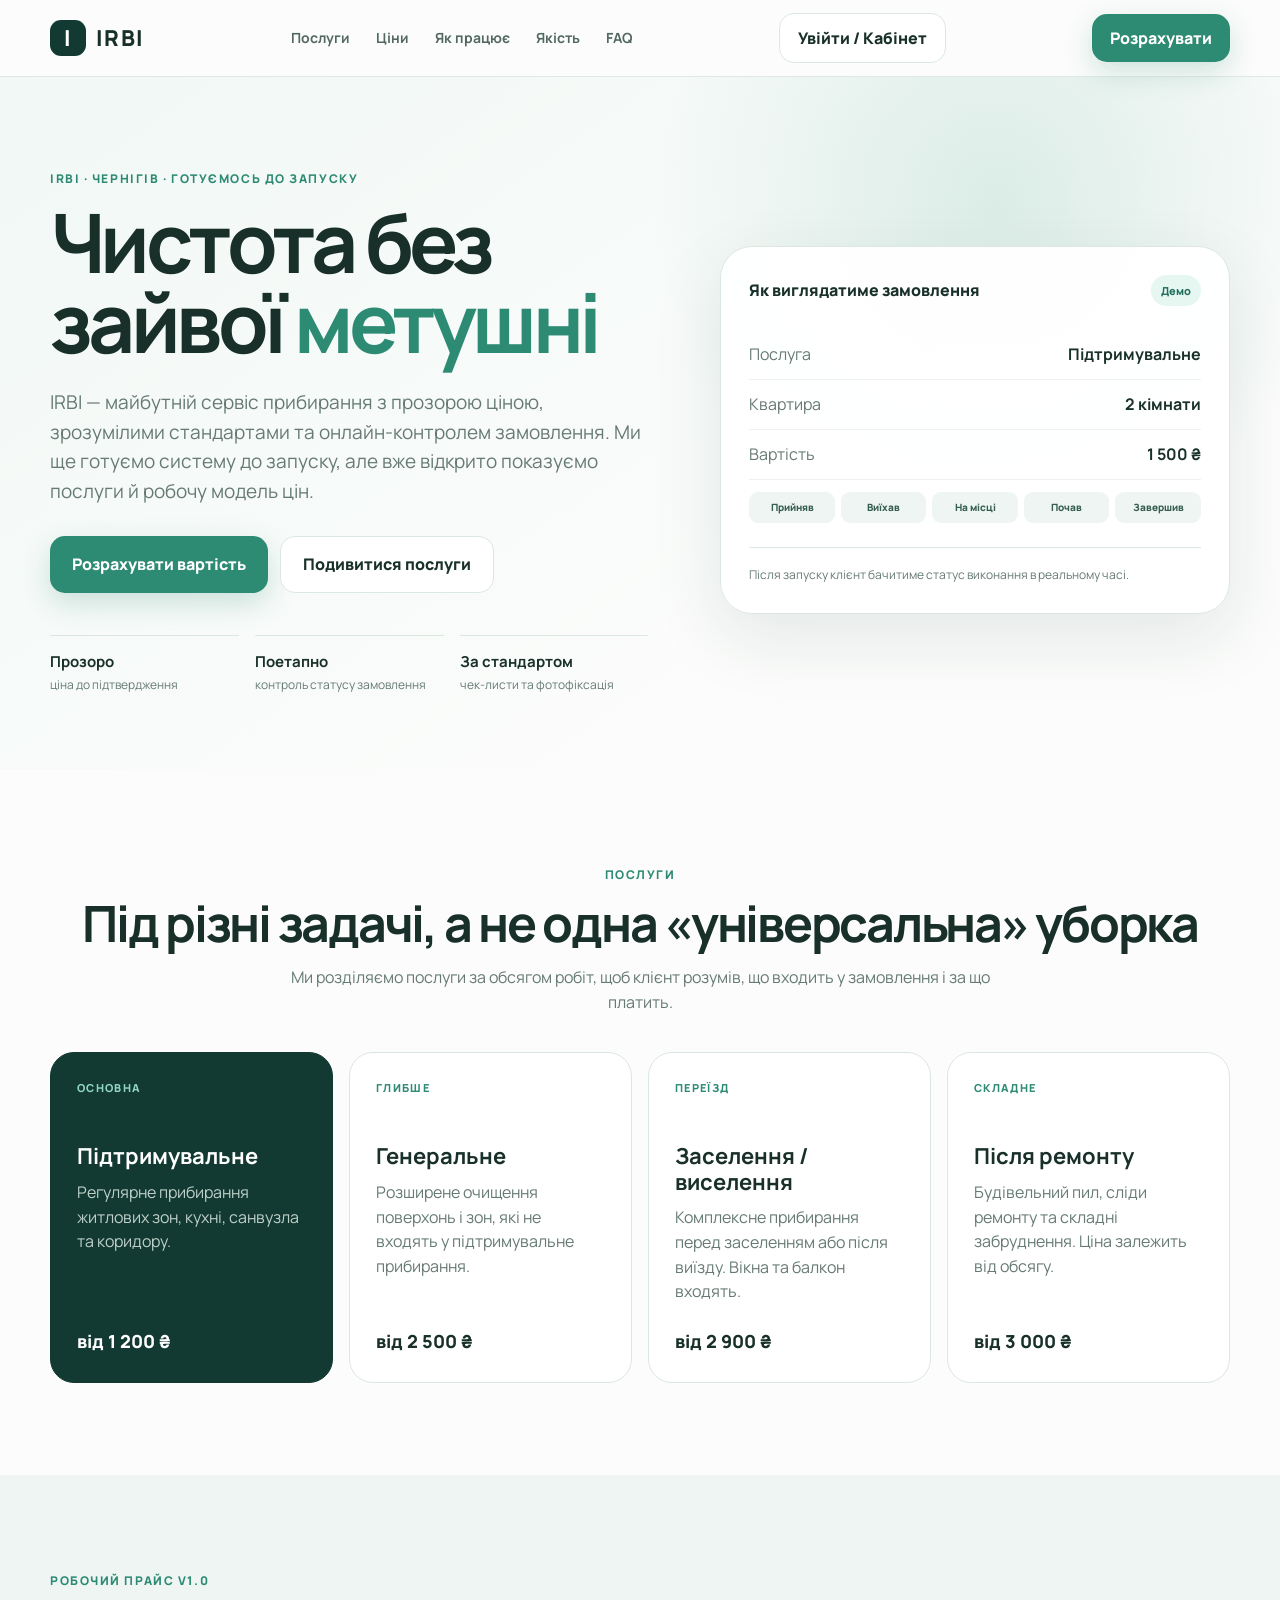
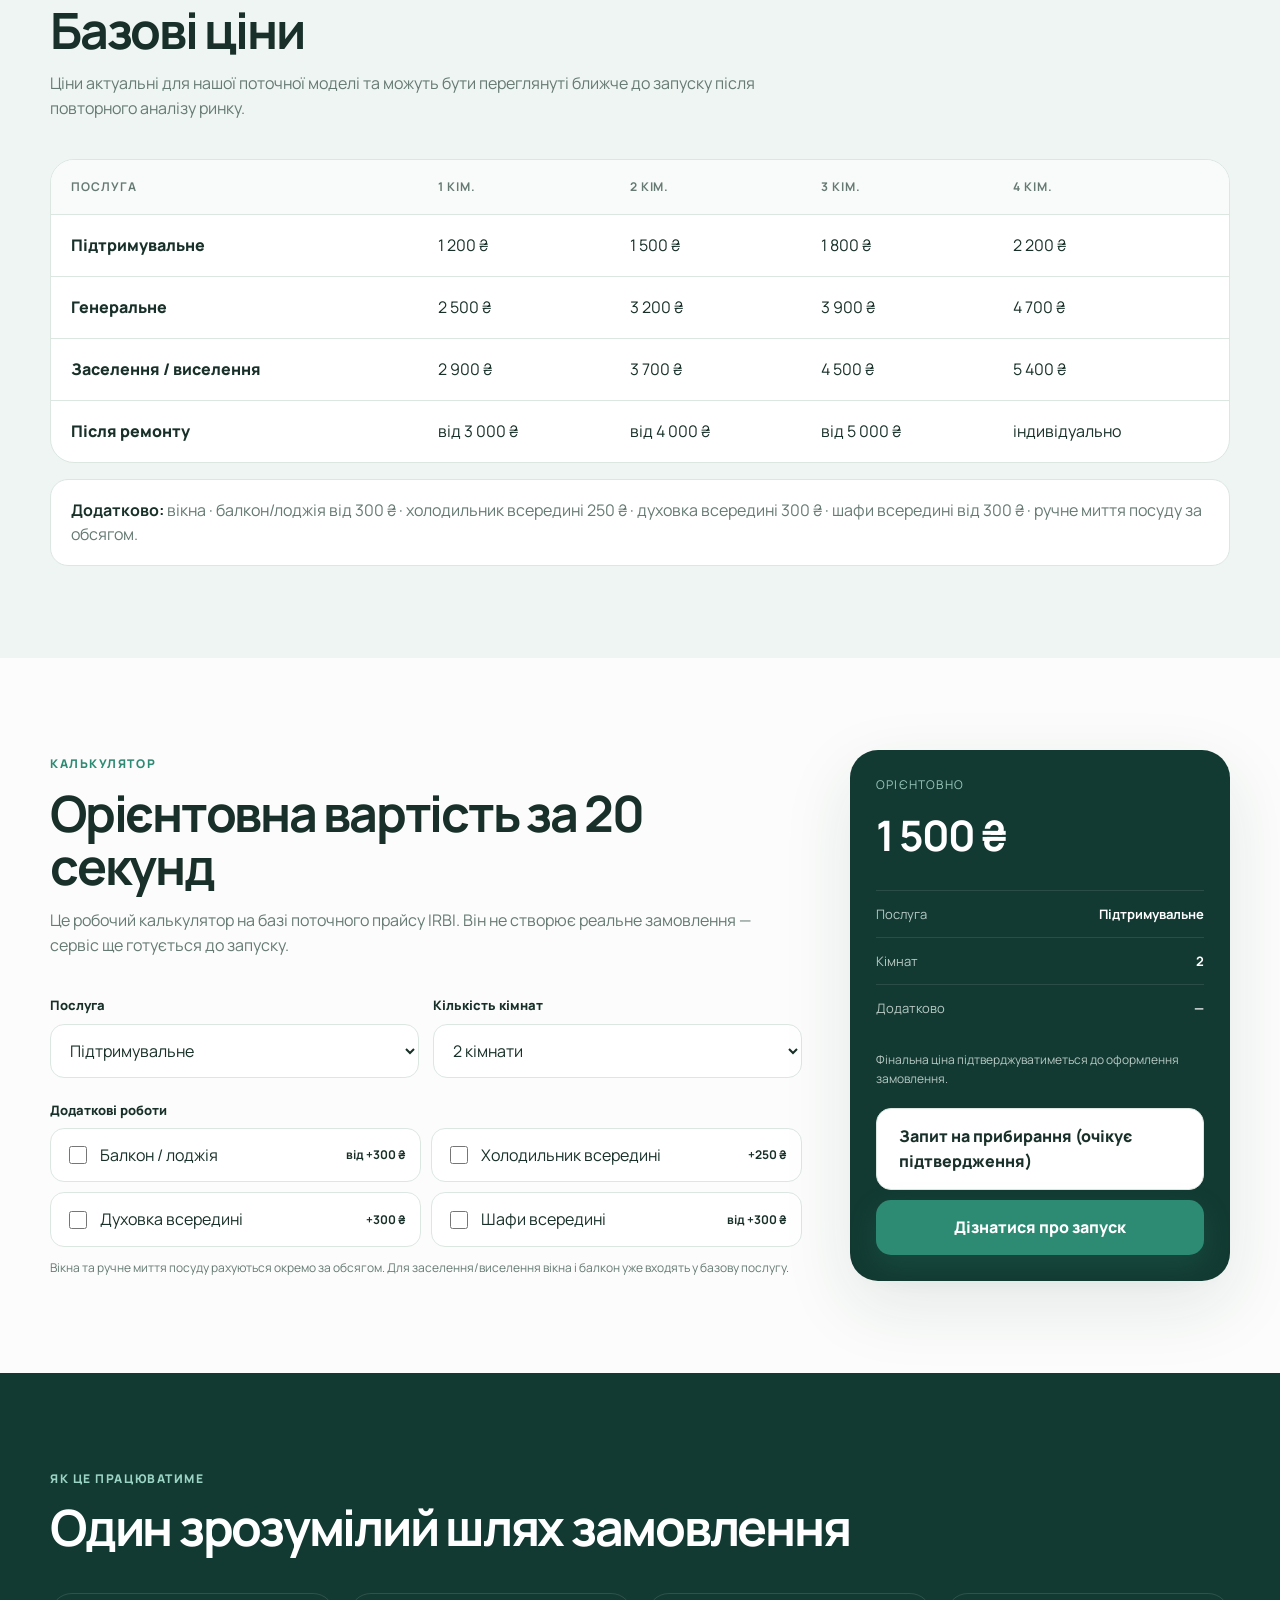
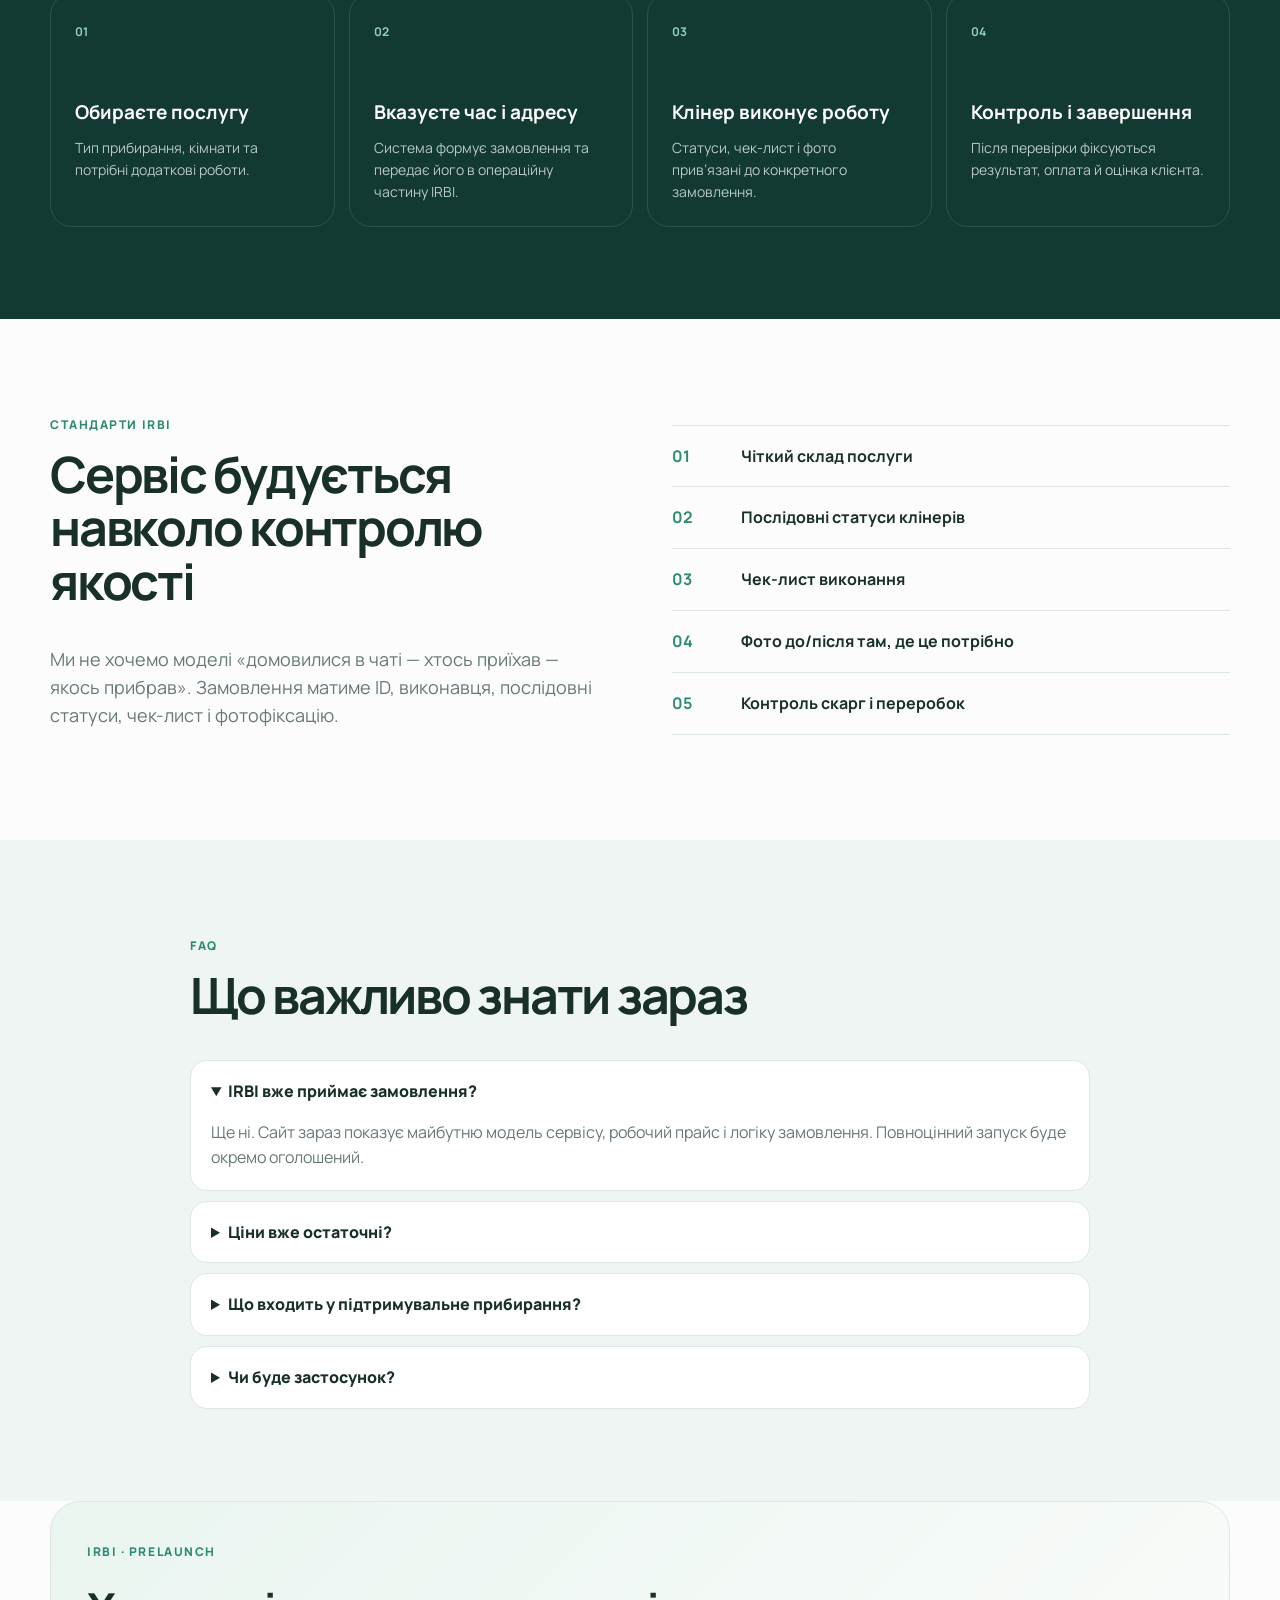
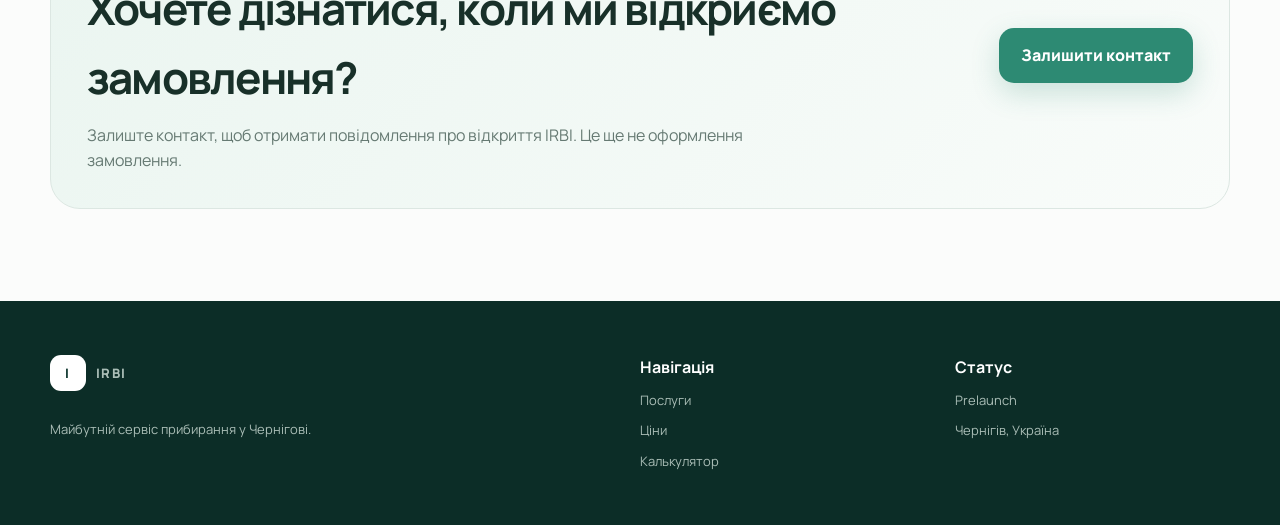
==== commit 88d51d67: "Link preliminary cleaning request form from home calculator" ====
--- a/index.html
+++ b/index.html
@@ -192,7 +192,7 @@
             <div><span>Додатково</span><b id="summaryAddons">—</b></div>
           </div>
           <div class="summary-warning" id="summaryWarning">Фінальна ціна підтверджуватиметься до оформлення замовлення.</div>
-          <button class="btn btn-primary btn-lg full" type="button" id="openInterest">Дізнатися про запуск</button>
+          <a class="btn btn-secondary btn-lg full" style="margin-bottom:10px" href="/booking.html">Запит на прибирання (очікує підтвердження)</a><button class="btn btn-primary btn-lg full" type="button" id="openInterest">Дізнатися про запуск</button>
         </aside>
       </div>
     </section>
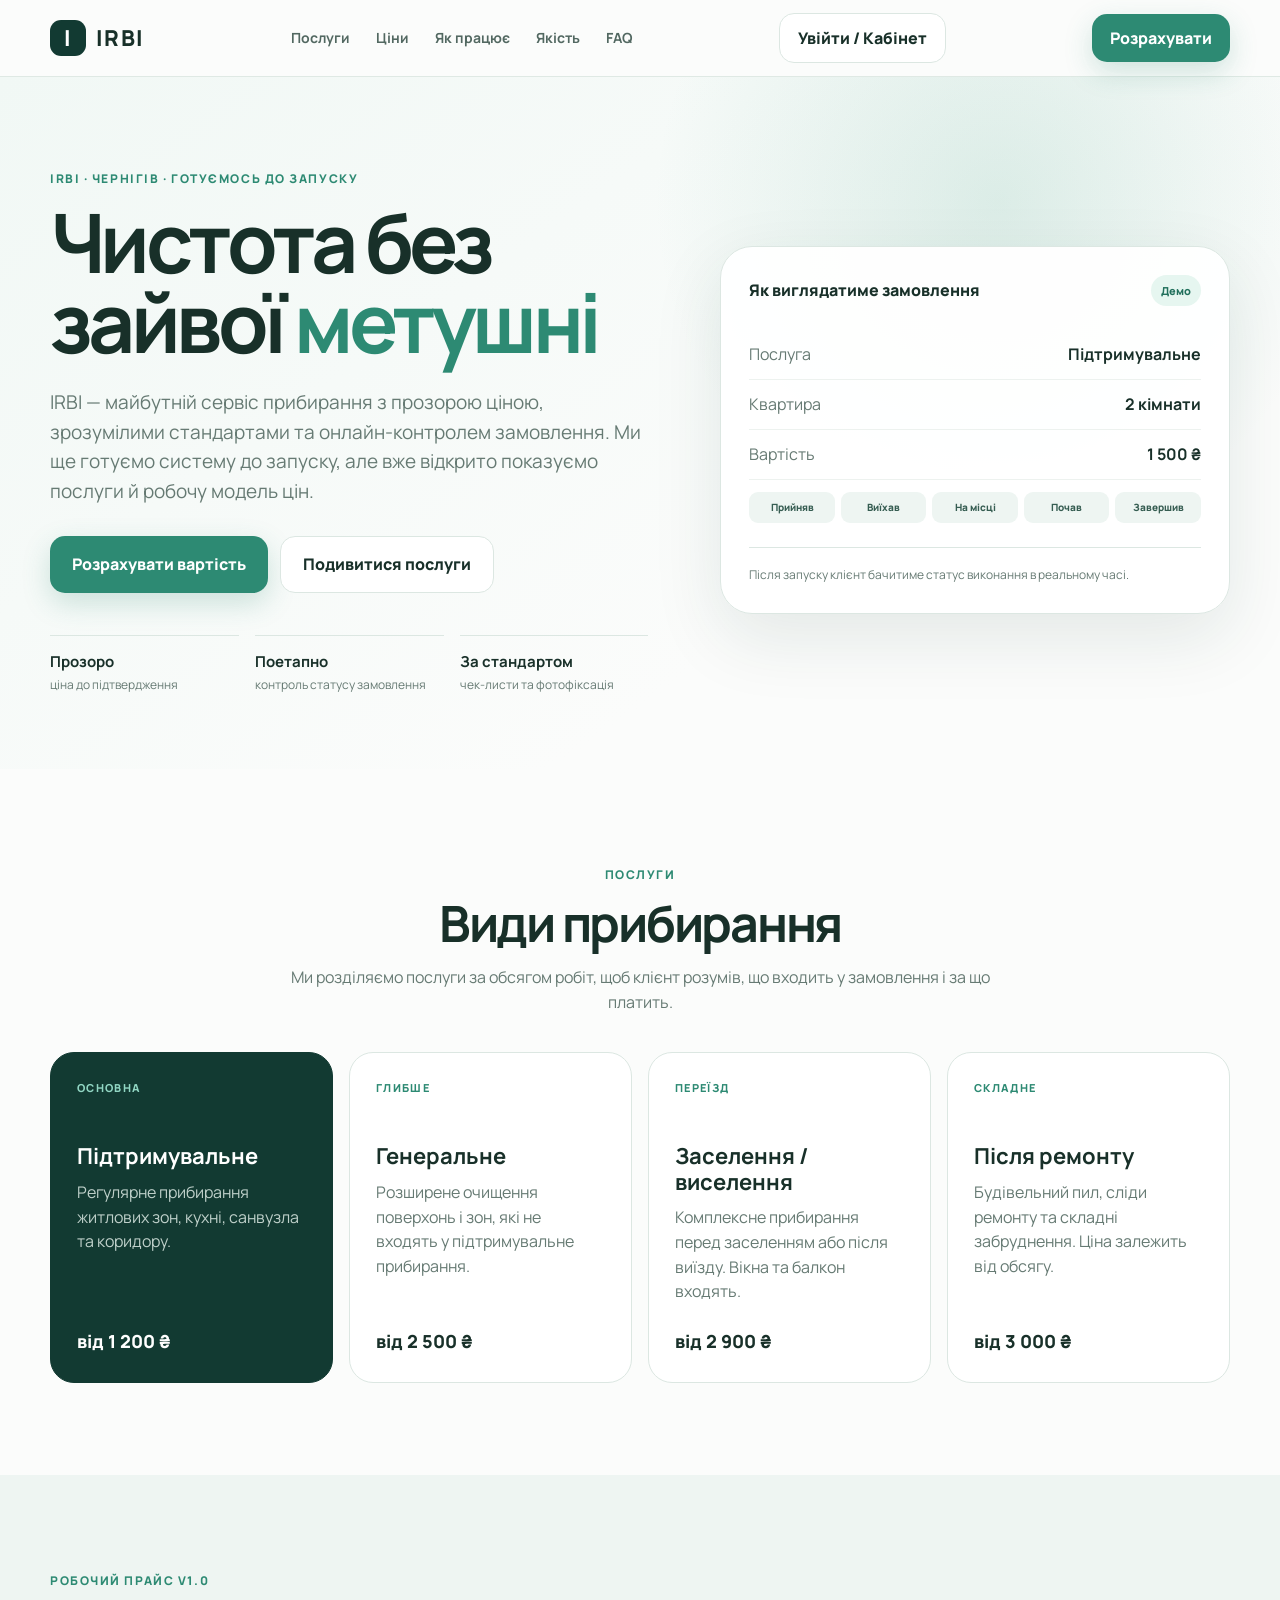
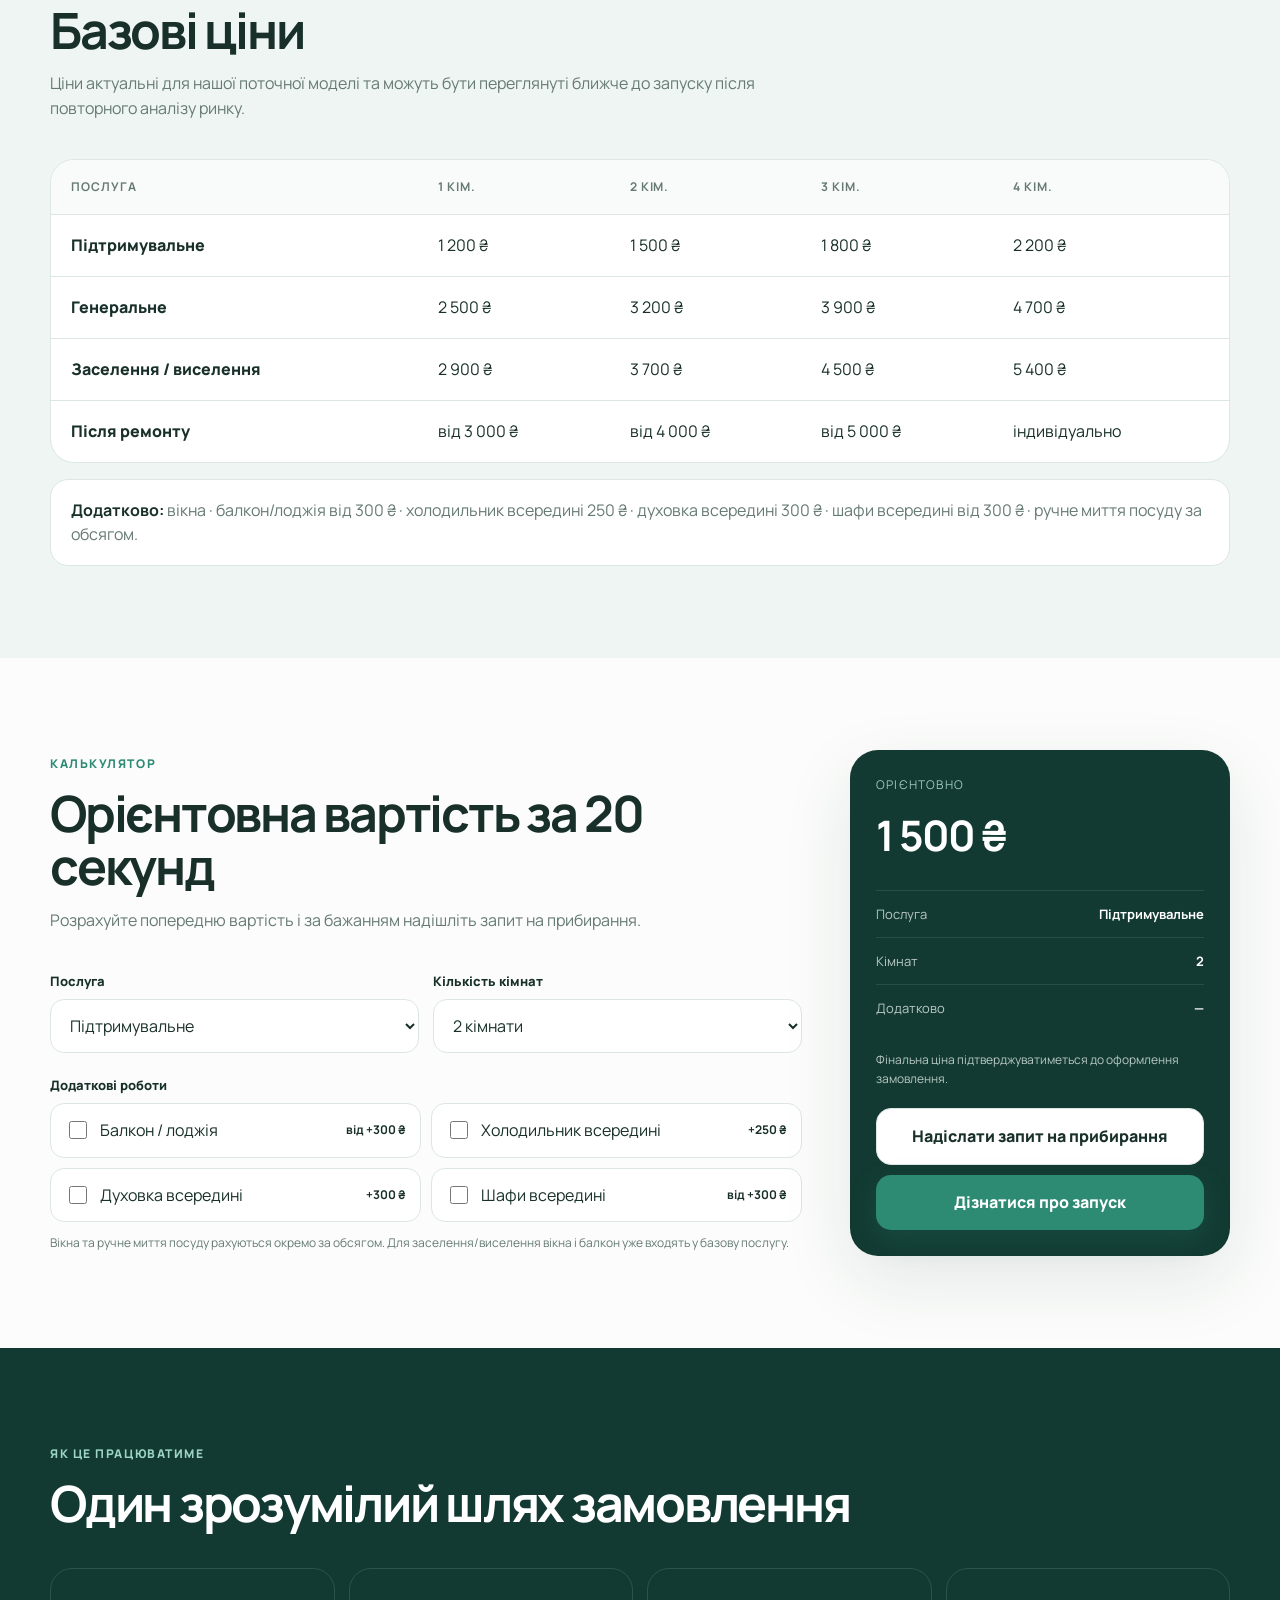
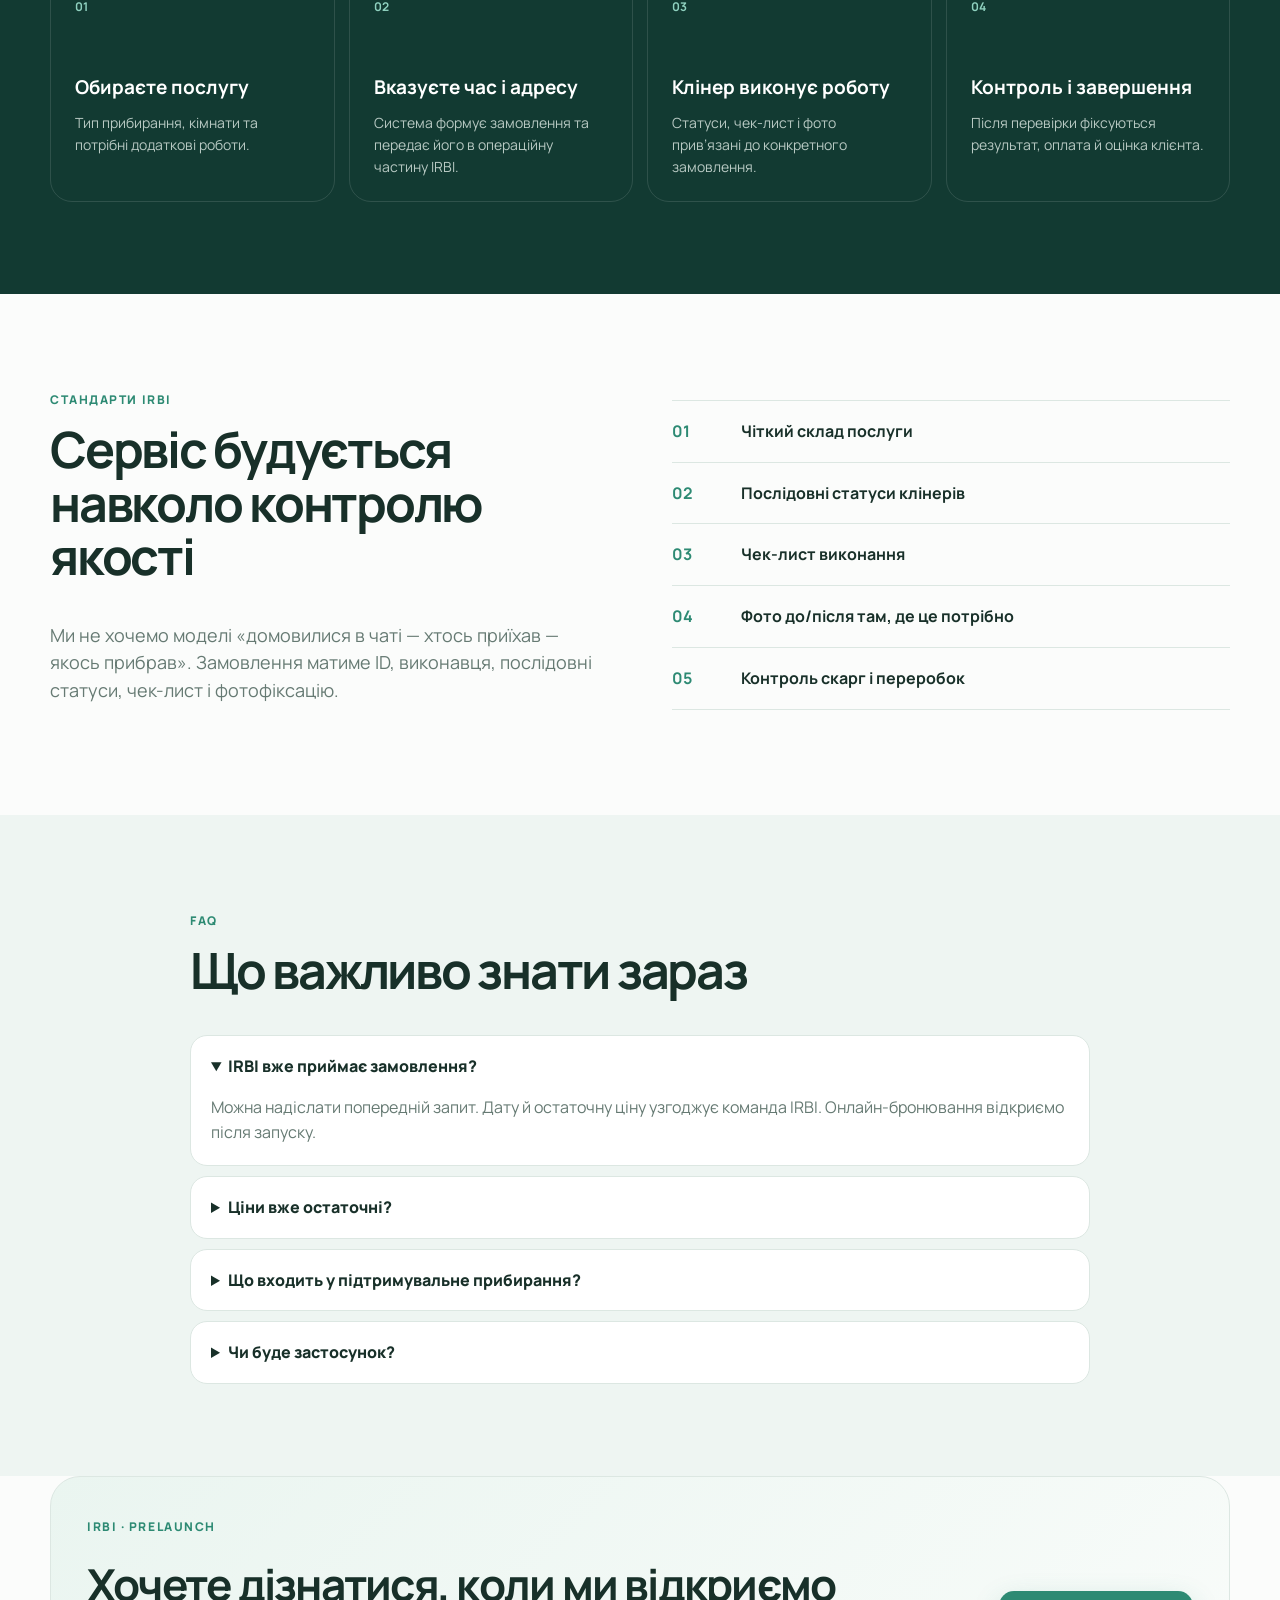
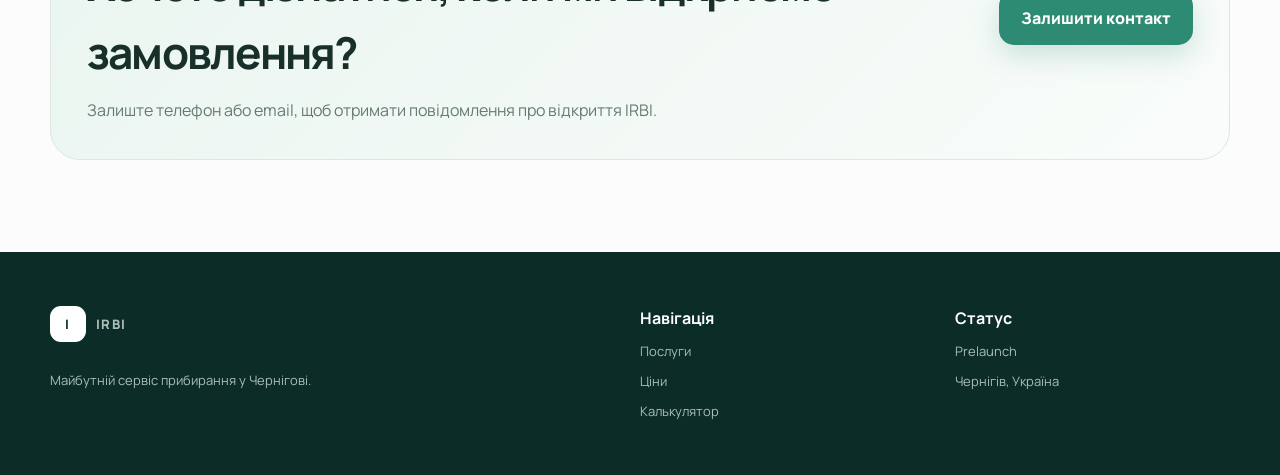
==== commit 646b7d24: "Clarify prelaunch actions and clean up contact form" ====
--- a/index.html
+++ b/index.html
@@ -81,7 +81,7 @@
       <div class="container">
         <div class="section-head">
           <span>Послуги</span>
-          <h2>Під різні задачі, а не одна «універсальна» уборка</h2>
+          <h2>Види прибирання</h2>
           <p>Ми розділяємо послуги за обсягом робіт, щоб клієнт розумів, що входить у замовлення і за що платить.</p>
         </div>
         <div class="services-grid">
@@ -146,7 +146,7 @@
           <div class="section-head left">
             <span>Калькулятор</span>
             <h2>Орієнтовна вартість за 20 секунд</h2>
-            <p>Це робочий калькулятор на базі поточного прайсу IRBI. Він не створює реальне замовлення — сервіс ще готується до запуску.</p>
+            <p>Розрахуйте попередню вартість і за бажанням надішліть запит на прибирання.</p>
           </div>
           <form id="calculatorForm" class="calculator-form">
             <div class="form-grid">
@@ -192,7 +192,7 @@
             <div><span>Додатково</span><b id="summaryAddons">—</b></div>
           </div>
           <div class="summary-warning" id="summaryWarning">Фінальна ціна підтверджуватиметься до оформлення замовлення.</div>
-          <a class="btn btn-secondary btn-lg full" style="margin-bottom:10px" href="/booking.html">Запит на прибирання (очікує підтвердження)</a><button class="btn btn-primary btn-lg full" type="button" id="openInterest">Дізнатися про запуск</button>
+          <a class="btn btn-secondary btn-lg full" style="margin-bottom:10px" href="/booking.html">Надіслати запит на прибирання</a><button class="btn btn-primary btn-lg full" type="button" id="openInterest">Дізнатися про запуск</button>
         </aside>
       </div>
     </section>
@@ -240,7 +240,7 @@
         <div class="faq">
           <details open>
             <summary>IRBI вже приймає замовлення?</summary>
-            <p>Ще ні. Сайт зараз показує майбутню модель сервісу, робочий прайс і логіку замовлення. Повноцінний запуск буде окремо оголошений.</p>
+            <p>Можна надіслати попередній запит. Дату й остаточну ціну узгоджує команда IRBI. Онлайн-бронювання відкриємо після запуску.</p>
           </details>
           <details>
             <summary>Ціни вже остаточні?</summary>
@@ -263,7 +263,7 @@
         <div>
           <span class="eyebrow">IRBI · prelaunch</span>
           <h2>Хочете дізнатися, коли ми відкриємо замовлення?</h2>
-          <p>Залиште контакт, щоб отримати повідомлення про відкриття IRBI. Це ще не оформлення замовлення.</p>
+          <p>Залиште телефон або email, щоб отримати повідомлення про відкриття IRBI.</p>
         </div>
         <button class="btn btn-primary btn-lg" id="openInterestBottom">Залишити контакт</button>
       </div>
@@ -291,17 +291,20 @@
   </footer>
 
   <div class="modal" id="interestModal" aria-hidden="true">
-    <div class="modal-card">
+    <div class="modal-card" role="dialog" aria-labelledby="interestTitle">
       <button class="modal-close" type="button" data-close aria-label="Закрити">×</button>
-      <span class="eyebrow">Ранній доступ</span>
-      <h3>Повідомити про запуск IRBI</h3>
-      <p>Залиште контакт для раннього доступу. Замовлення поки не приймаються.</p>
+      <h3 id="interestTitle">Повідомлення про запуск IRBI</h3>
+      <p>Залиште контакт, і ми повідомимо, коли відкриємо онлайн-бронювання.</p>
       <form id="interestForm" class="interest-form">
-        <label class="field"><span>Ім’я</span><input id="interestName" type="text" required placeholder="Ваше ім’я"></label>
+        <label class="field"><span>Ім’я</span><input id="interestName" type="text" autocomplete="name" required placeholder="Ваше ім’я"></label>
         <label class="field"><span>Телефон або email</span><input id="interestContact" type="text" required placeholder="+380… або email"></label>
-        <div style="position:absolute;left:-9999px" aria-hidden="true"><label>Сайт<input id="interestWebsite" type="text" tabindex="-1" autocomplete="off"></label></div>\n        <label class="check"><input id="privacyAccepted" type="checkbox" required><span>Погоджуюсь на обробку контактних даних для відповіді на заявку.</span></label>\n        <label class="check"><input id="marketingConsent" type="checkbox"><span>Хочу отримати повідомлення про запуск та пропозиції IRBI (необов’язково).</span></label>\n        <p id="interestStatus" role="status" aria-live="polite"></p>\n        <button class="btn btn-primary full" type="submit">Надіслати заявку</button>
+        <div style="position:absolute;left:-9999px" aria-hidden="true"><label>Сайт<input id="interestWebsite" type="text" tabindex="-1" autocomplete="off"></label></div>
+        <label class="check"><input id="privacyAccepted" type="checkbox" required><span>Погоджуюсь на обробку контактних даних, щоб отримати повідомлення про запуск.</span></label>
+        <label class="check"><input id="marketingConsent" type="checkbox"><span>Хочу також отримувати пропозиції IRBI (необов’язково).</span></label>
+        <p id="interestStatus" role="status" aria-live="polite"></p>
+        <button class="btn btn-primary full" type="submit">Залишити контакт</button>
       </form>
-      <div class="success-box" id="interestSuccess" hidden>Дякуємо! Заявку отримано. Це не бронювання прибирання.</div>
+      <div class="success-box" id="interestSuccess" hidden>Дякуємо! Контакт збережено. Повідомимо про запуск IRBI.</div>
     </div>
   </div>
 
--- a/styles.css
+++ b/styles.css
@@ -145,7 +145,7 @@
 
 .modal{position:fixed;inset:0;z-index:60;background:rgba(8,26,22,.62);display:none;align-items:center;justify-content:center;padding:20px}
 .modal.show{display:flex}
-.modal-card{position:relative;width:min(500px,100%);background:#fff;border-radius:26px;padding:28px;box-shadow:0 30px 90px rgba(0,0,0,.24)}
+.modal-card{position:relative;width:min(500px,100%);max-height:100%;overflow:auto;background:#fff;border-radius:26px;padding:28px;box-shadow:0 30px 90px rgba(0,0,0,.24)}
 .modal-card h3{font-size:28px;letter-spacing:-.03em;margin:2px 0 8px}
 .modal-card p{color:var(--muted)}
 .modal-close{position:absolute;right:16px;top:12px;border:0;background:transparent;font-size:30px;color:#6c7c76}
